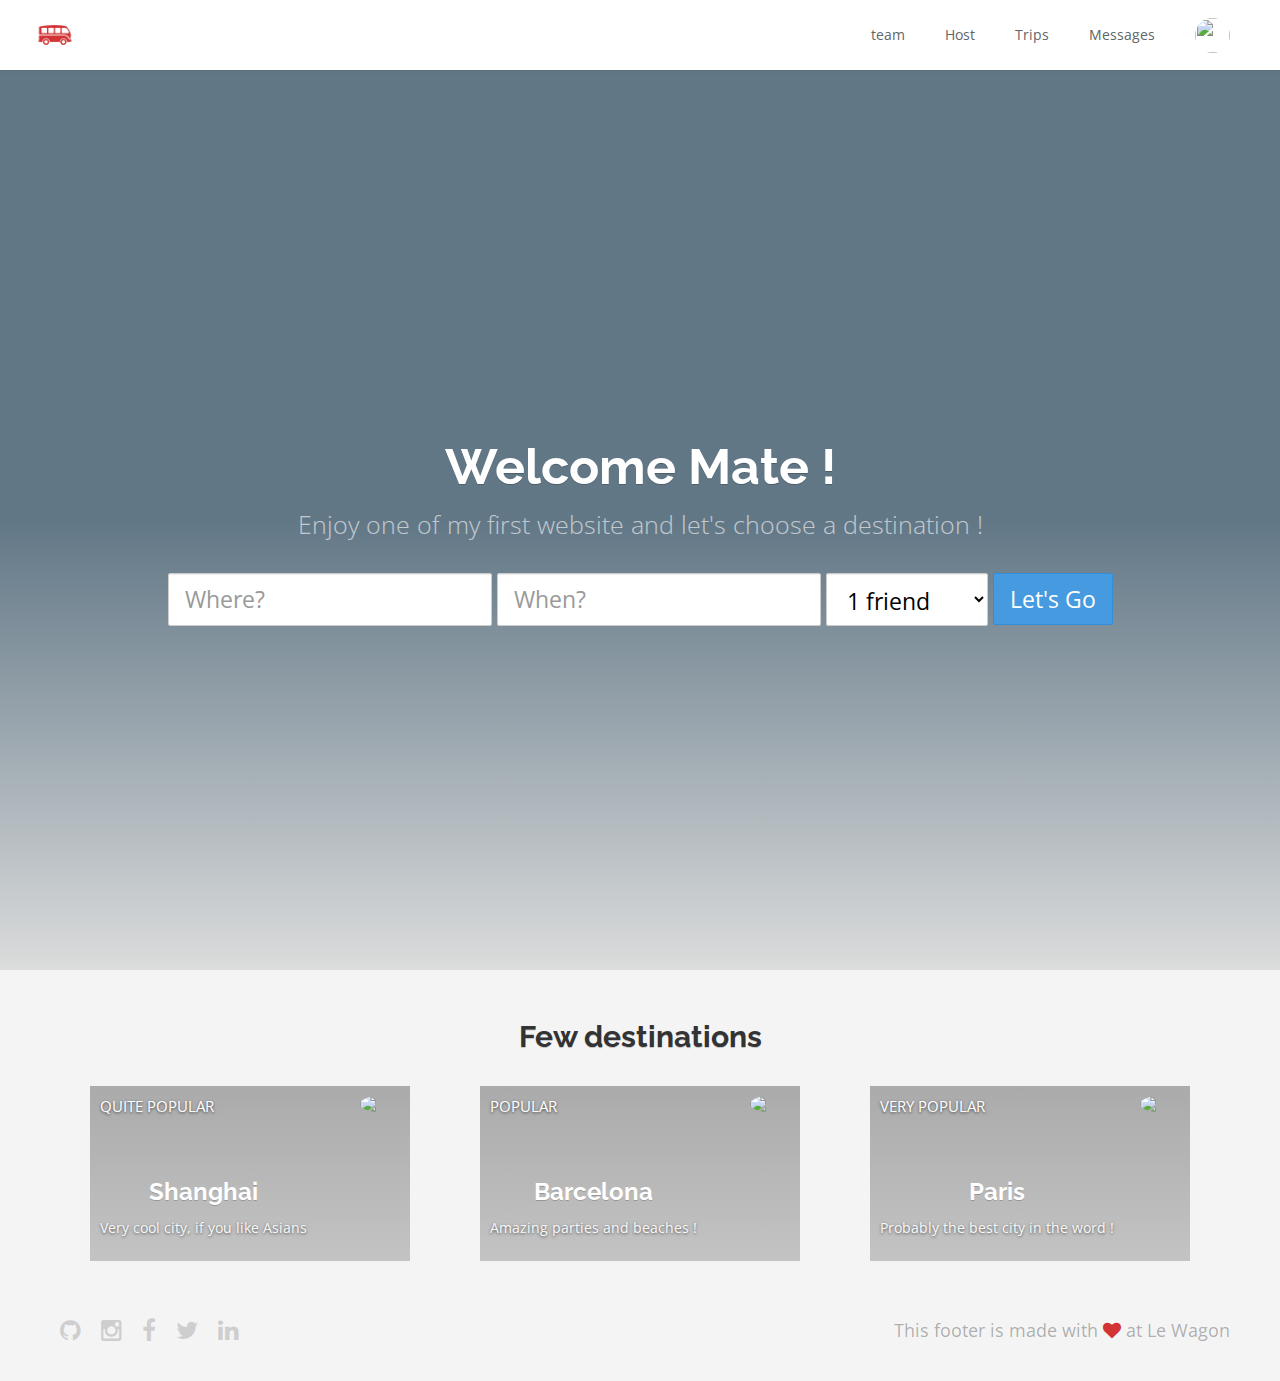
==== index.html @ 49d6764c "Automated commit at 2017-09-23 11:04:02 UTC by middleman-deploy 2.0.0-alpha" ====
<!doctype html>
<html>
  <head>
    <meta charset="utf-8">
    <meta http-equiv="x-ua-compatible" content="ie=edge">
    <meta name="viewport"
          content="width=device-width, initial-scale=1, shrink-to-fit=no">
    <!-- Use the title from a page's frontmatter if it has one -->
    <title>Le Wagon - Middleman</title>
    <link href="stylesheets/application-da4fe0e3.css" rel="stylesheet" />
    <script src="javascripts/application-93de88c9.js"></script>
    <link href="images/favicon-f15af148.png" rel="icon" type="image/png" />
  </head>
  <body>
    <div class="navbar-wagon">
  <!-- Logo -->
  <a href="/" class="navbar-wagon-brand">
    <img src="images/logo-acc9c0ec.png" alt="logo">
  </a>
  <!-- Right Navigation -->
  <div class="navbar-wagon-right hidden-xs hidden-sm">
    <a href="team.html" class="navbar-wagon-item navbar-wagon-link">team</a>
    <a href="" class="navbar-wagon-item navbar-wagon-link">Host</a>
    <a href="" class="navbar-wagon-item navbar-wagon-link">Trips</a>
    <a href="" class="navbar-wagon-item navbar-wagon-link">Messages</a>
    <!-- Profile picture with dropdown list -->
    <div class="navbar-wagon-item">
      <div class="dropdown">
        <img src="https://kitt.lewagon.com/placeholder/users/ssaunier" class="avatar dropdown-toggle" id="navbar-wagon-menu" data-toggle="dropdown">
        <ul class="dropdown-menu dropdown-menu-right navbar-wagon-dropdown-menu">
          <li><a href="#">Profile</a></li>
          <li><a href="#">Dashboard</a></li>
          <li><a href="#">Log Out</a></li>
        </ul>
      </div>
    </div>
  </div>
  <!-- Dropdown appearing on mobile only -->
  <div class="navbar-wagon-item hidden-md hidden-lg">
    <div class="dropdown">
      <i class="fa fa-bars dropdown-toggle" data-toggle="dropdown"></i>
      <ul class="dropdown-menu dropdown-menu-right navbar-wagon-dropdown-menu">
        <li><a href="#">Host</a></li>
        <li><a href="#">Trips</a></li>
        <li><a href="#">Messagese</a></li>
      </ul>
    </div>
  </div>
</div>


      <!-- <div id="home"> -->
  <div class="banner" style="background-image: linear-gradient(0deg, rgba(0,10,10,0.1) 0%, rgba(0,36,61,0.6) 50%), url('https://kitt.lewagon.com/placeholder/cities/paris');">
    <div class="banner-content">
      <h1>Welcome Mate !</h1>
      <p>Enjoy one of my first website and let's choose a destination !</p>
      <form action="#" class="form-inline">
        <input type="text" class="form-control input-lg" placeholder="Where?">
        <input type="When?" class="form-control input-lg" placeholder="When?">
        <select name id class="form-control input-lg">
          <option value="1">1 friend</option>
          <option value="2">2 friends</option>
          <option value="3">Girlfriend</option>
          <option value="4">All friends</option>
        </select>
        <input type="submit" value="Let's Go" class="btn btn-primary btn-lg">
      </form>
    </div>
  </div>
  <h2> Few destinations </h2>
  <div class="container">
    <div class="row">
      <div class="col-xs-12 col-sm-4">
        <div class="card" style="background-image: linear-gradient(rgba(0,0,0,0.3), rgba(0,0,0,0.2)), url('https://kitt.lewagon.com/placeholder/cities/shanghai');">
          <div class="card-category">Quite Popular</div>
          <div class="card-description">
            <h2>Shanghai</h2>
            <p>Very cool city, if you like Asians</p>
          </div>
          <img class="card-user" src="https://kitt.lewagon.com/placeholder/users/tgenaitay">
          <a class="card-link" href="#" ></a>
        </div>
      </div>
      <div class="col-xs-12 col-sm-4">
        <div class="card" style="background-image: linear-gradient(rgba(0,0,0,0.3), rgba(0,0,0,0.2)), url('https://kitt.lewagon.com/placeholder/cities/barcelona');">
          <div class="card-category">Popular</div>
          <div class="card-description">
            <h2>Barcelona</h2>
            <p>Amazing parties and beaches !</p>
          </div>
          <img class="card-user" src="https://kitt.lewagon.com/placeholder/users/tgenaitay">
          <a class="card-link" href="#" ></a>
        </div>
      </div>
      <div class="col-xs-12 col-sm-4">
        <div class="card" style="background-image: linear-gradient(rgba(0,0,0,0.3), rgba(0,0,0,0.2)), url('https://kitt.lewagon.com/placeholder/cities/paris');">
          <div class="card-category">Very Popular</div>
          <div class="card-description">
            <h2>Paris</h2>
            <p>Probably the best city in the word !</p>
          </div>
          <img class="card-user" src="https://kitt.lewagon.com/placeholder/users/tgenaitay">
          <a class="card-link" href="#" ></a>
        </div>
      </div>
    </div>
  </div>



  <!-- <div class="home-content">
    <img src="images/logo-acc9c0ec.png" width="200" alt="Logo" />
    <p>
      Middleman is now running! Let's Start !
    </p>
    <p class="about">
      <a href="about.html">More about this template</a>
    </p>
  </div> -->
<!-- </div> -->

    <div class="footer">
  <div class="footer-links">
    <a href="#"><i class="fa fa-github"></i></a>
    <a href="#"><i class="fa fa-instagram"></i></a>
    <a href="#"><i class="fa fa-facebook"></i></a>
    <a href="#"><i class="fa fa-twitter"></i></a>
    <a href="#"><i class="fa fa-linkedin"></i></a>
  </div>
  <div class="footer-copyright">
    This footer is made with <i class="fa fa-heart"></i> at Le Wagon
  </div>
</div>

  </body>
</html>
---- stylesheets/application-da4fe0e3.css ----
@import url("https://fonts.googleapis.com/css?family=Open+Sans:400,300,700|Raleway:400,100,300,700,500");/*!
 * Bootstrap v3.3.7 (http://getbootstrap.com)
 * Copyright 2011-2016 Twitter, Inc.
 * Licensed under MIT (https://github.com/twbs/bootstrap/blob/master/LICENSE)
 *//*! normalize.css v3.0.3 | MIT License | github.com/necolas/normalize.css */html{font-family:sans-serif;-ms-text-size-adjust:100%;-webkit-text-size-adjust:100%}body{margin:0}article,aside,details,figcaption,figure,footer,header,hgroup,main,menu,nav,section,summary{display:block}audio,canvas,progress,video{display:inline-block;vertical-align:baseline}audio:not([controls]){display:none;height:0}[hidden],template{display:none}a{background-color:transparent}a:active,a:hover{outline:0}abbr[title]{border-bottom:1px dotted}b,strong{font-weight:bold}dfn{font-style:italic}h1{font-size:2em;margin:0.67em 0}mark{background:#ff0;color:#000}small{font-size:80%}sub,sup{font-size:75%;line-height:0;position:relative;vertical-align:baseline}sup{top:-0.5em}sub{bottom:-0.25em}img{border:0}svg:not(:root){overflow:hidden}figure{margin:1em 40px}hr{-webkit-box-sizing:content-box;box-sizing:content-box;height:0}pre{overflow:auto}code,kbd,pre,samp{font-family:monospace, monospace;font-size:1em}button,input,optgroup,select,textarea{color:inherit;font:inherit;margin:0}button{overflow:visible}button,select{text-transform:none}button,html input[type="button"],input[type="reset"],input[type="submit"]{-webkit-appearance:button;cursor:pointer}button[disabled],html input[disabled]{cursor:default}button::-moz-focus-inner,input::-moz-focus-inner{border:0;padding:0}input{line-height:normal}input[type="checkbox"],input[type="radio"]{-webkit-box-sizing:border-box;box-sizing:border-box;padding:0}input[type="number"]::-webkit-inner-spin-button,input[type="number"]::-webkit-outer-spin-button{height:auto}input[type="search"]{-webkit-appearance:textfield;-webkit-box-sizing:content-box;box-sizing:content-box}input[type="search"]::-webkit-search-cancel-button,input[type="search"]::-webkit-search-decoration{-webkit-appearance:none}fieldset{border:1px solid #c0c0c0;margin:0 2px;padding:0.35em 0.625em 0.75em}legend{border:0;padding:0}textarea{overflow:auto}optgroup{font-weight:bold}table{border-collapse:collapse;border-spacing:0}td,th{padding:0}/*! Source: https://github.com/h5bp/html5-boilerplate/blob/master/src/css/main.css */@media print{*,*:before,*:after{background:transparent !important;color:#000 !important;-webkit-box-shadow:none !important;box-shadow:none !important;text-shadow:none !important}a,a:visited{text-decoration:underline}a[href]:after{content:" (" attr(href) ")"}abbr[title]:after{content:" (" attr(title) ")"}a[href^="#"]:after,a[href^="javascript:"]:after{content:""}pre,blockquote{border:1px solid #999;page-break-inside:avoid}thead{display:table-header-group}tr,img{page-break-inside:avoid}img{max-width:100% !important}p,h2,h3{orphans:3;widows:3}h2,h3{page-break-after:avoid}.navbar{display:none}.btn>.caret,.dropup>.btn>.caret{border-top-color:#000 !important}.label{border:1px solid #000}.table{border-collapse:collapse !important}.table td,.table th{background-color:#fff !important}.table-bordered th,.table-bordered td{border:1px solid #ddd !important}}@font-face{font-family:'Glyphicons Halflings';src:url("../assets/bootstrap/glyphicons-halflings-regular-86b6f62b.eot");src:url("../assets/bootstrap/glyphicons-halflings-regular-86b6f62b.eot?#iefix") format("embedded-opentype"),url("../assets/bootstrap/glyphicons-halflings-regular-ca35b697.woff2") format("woff2"),url("../assets/bootstrap/glyphicons-halflings-regular-278e49a8.woff") format("woff"),url("../assets/bootstrap/glyphicons-halflings-regular-44bc1850.ttf") format("truetype"),url("../assets/bootstrap/glyphicons-halflings-regular-de51a849.svg#glyphicons_halflingsregular") format("svg")}.glyphicon{position:relative;top:1px;display:inline-block;font-family:'Glyphicons Halflings';font-style:normal;font-weight:normal;line-height:1;-webkit-font-smoothing:antialiased;-moz-osx-font-smoothing:grayscale}.glyphicon-asterisk:before{content:"\002a"}.glyphicon-plus:before{content:"\002b"}.glyphicon-euro:before,.glyphicon-eur:before{content:"\20ac"}.glyphicon-minus:before{content:"\2212"}.glyphicon-cloud:before{content:"\2601"}.glyphicon-envelope:before{content:"\2709"}.glyphicon-pencil:before{content:"\270f"}.glyphicon-glass:before{content:"\e001"}.glyphicon-music:before{content:"\e002"}.glyphicon-search:before{content:"\e003"}.glyphicon-heart:before{content:"\e005"}.glyphicon-star:before{content:"\e006"}.glyphicon-star-empty:before{content:"\e007"}.glyphicon-user:before{content:"\e008"}.glyphicon-film:before{content:"\e009"}.glyphicon-th-large:before{content:"\e010"}.glyphicon-th:before{content:"\e011"}.glyphicon-th-list:before{content:"\e012"}.glyphicon-ok:before{content:"\e013"}.glyphicon-remove:before{content:"\e014"}.glyphicon-zoom-in:before{content:"\e015"}.glyphicon-zoom-out:before{content:"\e016"}.glyphicon-off:before{content:"\e017"}.glyphicon-signal:before{content:"\e018"}.glyphicon-cog:before{content:"\e019"}.glyphicon-trash:before{content:"\e020"}.glyphicon-home:before{content:"\e021"}.glyphicon-file:before{content:"\e022"}.glyphicon-time:before{content:"\e023"}.glyphicon-road:before{content:"\e024"}.glyphicon-download-alt:before{content:"\e025"}.glyphicon-download:before{content:"\e026"}.glyphicon-upload:before{content:"\e027"}.glyphicon-inbox:before{content:"\e028"}.glyphicon-play-circle:before{content:"\e029"}.glyphicon-repeat:before{content:"\e030"}.glyphicon-refresh:before{content:"\e031"}.glyphicon-list-alt:before{content:"\e032"}.glyphicon-lock:before{content:"\e033"}.glyphicon-flag:before{content:"\e034"}.glyphicon-headphones:before{content:"\e035"}.glyphicon-volume-off:before{content:"\e036"}.glyphicon-volume-down:before{content:"\e037"}.glyphicon-volume-up:before{content:"\e038"}.glyphicon-qrcode:before{content:"\e039"}.glyphicon-barcode:before{content:"\e040"}.glyphicon-tag:before{content:"\e041"}.glyphicon-tags:before{content:"\e042"}.glyphicon-book:before{content:"\e043"}.glyphicon-bookmark:before{content:"\e044"}.glyphicon-print:before{content:"\e045"}.glyphicon-camera:before{content:"\e046"}.glyphicon-font:before{content:"\e047"}.glyphicon-bold:before{content:"\e048"}.glyphicon-italic:before{content:"\e049"}.glyphicon-text-height:before{content:"\e050"}.glyphicon-text-width:before{content:"\e051"}.glyphicon-align-left:before{content:"\e052"}.glyphicon-align-center:before{content:"\e053"}.glyphicon-align-right:before{content:"\e054"}.glyphicon-align-justify:before{content:"\e055"}.glyphicon-list:before{content:"\e056"}.glyphicon-indent-left:before{content:"\e057"}.glyphicon-indent-right:before{content:"\e058"}.glyphicon-facetime-video:before{content:"\e059"}.glyphicon-picture:before{content:"\e060"}.glyphicon-map-marker:before{content:"\e062"}.glyphicon-adjust:before{content:"\e063"}.glyphicon-tint:before{content:"\e064"}.glyphicon-edit:before{content:"\e065"}.glyphicon-share:before{content:"\e066"}.glyphicon-check:before{content:"\e067"}.glyphicon-move:before{content:"\e068"}.glyphicon-step-backward:before{content:"\e069"}.glyphicon-fast-backward:before{content:"\e070"}.glyphicon-backward:before{content:"\e071"}.glyphicon-play:before{content:"\e072"}.glyphicon-pause:before{content:"\e073"}.glyphicon-stop:before{content:"\e074"}.glyphicon-forward:before{content:"\e075"}.glyphicon-fast-forward:before{content:"\e076"}.glyphicon-step-forward:before{content:"\e077"}.glyphicon-eject:before{content:"\e078"}.glyphicon-chevron-left:before{content:"\e079"}.glyphicon-chevron-right:before{content:"\e080"}.glyphicon-plus-sign:before{content:"\e081"}.glyphicon-minus-sign:before{content:"\e082"}.glyphicon-remove-sign:before{content:"\e083"}.glyphicon-ok-sign:before{content:"\e084"}.glyphicon-question-sign:before{content:"\e085"}.glyphicon-info-sign:before{content:"\e086"}.glyphicon-screenshot:before{content:"\e087"}.glyphicon-remove-circle:before{content:"\e088"}.glyphicon-ok-circle:before{content:"\e089"}.glyphicon-ban-circle:before{content:"\e090"}.glyphicon-arrow-left:before{content:"\e091"}.glyphicon-arrow-right:before{content:"\e092"}.glyphicon-arrow-up:before{content:"\e093"}.glyphicon-arrow-down:before{content:"\e094"}.glyphicon-share-alt:before{content:"\e095"}.glyphicon-resize-full:before{content:"\e096"}.glyphicon-resize-small:before{content:"\e097"}.glyphicon-exclamation-sign:before{content:"\e101"}.glyphicon-gift:before{content:"\e102"}.glyphicon-leaf:before{content:"\e103"}.glyphicon-fire:before{content:"\e104"}.glyphicon-eye-open:before{content:"\e105"}.glyphicon-eye-close:before{content:"\e106"}.glyphicon-warning-sign:before{content:"\e107"}.glyphicon-plane:before{content:"\e108"}.glyphicon-calendar:before{content:"\e109"}.glyphicon-random:before{content:"\e110"}.glyphicon-comment:before{content:"\e111"}.glyphicon-magnet:before{content:"\e112"}.glyphicon-chevron-up:before{content:"\e113"}.glyphicon-chevron-down:before{content:"\e114"}.glyphicon-retweet:before{content:"\e115"}.glyphicon-shopping-cart:before{content:"\e116"}.glyphicon-folder-close:before{content:"\e117"}.glyphicon-folder-open:before{content:"\e118"}.glyphicon-resize-vertical:before{content:"\e119"}.glyphicon-resize-horizontal:before{content:"\e120"}.glyphicon-hdd:before{content:"\e121"}.glyphicon-bullhorn:before{content:"\e122"}.glyphicon-bell:before{content:"\e123"}.glyphicon-certificate:before{content:"\e124"}.glyphicon-thumbs-up:before{content:"\e125"}.glyphicon-thumbs-down:before{content:"\e126"}.glyphicon-hand-right:before{content:"\e127"}.glyphicon-hand-left:before{content:"\e128"}.glyphicon-hand-up:before{content:"\e129"}.glyphicon-hand-down:before{content:"\e130"}.glyphicon-circle-arrow-right:before{content:"\e131"}.glyphicon-circle-arrow-left:before{content:"\e132"}.glyphicon-circle-arrow-up:before{content:"\e133"}.glyphicon-circle-arrow-down:before{content:"\e134"}.glyphicon-globe:before{content:"\e135"}.glyphicon-wrench:before{content:"\e136"}.glyphicon-tasks:before{content:"\e137"}.glyphicon-filter:before{content:"\e138"}.glyphicon-briefcase:before{content:"\e139"}.glyphicon-fullscreen:before{content:"\e140"}.glyphicon-dashboard:before{content:"\e141"}.glyphicon-paperclip:before{content:"\e142"}.glyphicon-heart-empty:before{content:"\e143"}.glyphicon-link:before{content:"\e144"}.glyphicon-phone:before{content:"\e145"}.glyphicon-pushpin:before{content:"\e146"}.glyphicon-usd:before{content:"\e148"}.glyphicon-gbp:before{content:"\e149"}.glyphicon-sort:before{content:"\e150"}.glyphicon-sort-by-alphabet:before{content:"\e151"}.glyphicon-sort-by-alphabet-alt:before{content:"\e152"}.glyphicon-sort-by-order:before{content:"\e153"}.glyphicon-sort-by-order-alt:before{content:"\e154"}.glyphicon-sort-by-attributes:before{content:"\e155"}.glyphicon-sort-by-attributes-alt:before{content:"\e156"}.glyphicon-unchecked:before{content:"\e157"}.glyphicon-expand:before{content:"\e158"}.glyphicon-collapse-down:before{content:"\e159"}.glyphicon-collapse-up:before{content:"\e160"}.glyphicon-log-in:before{content:"\e161"}.glyphicon-flash:before{content:"\e162"}.glyphicon-log-out:before{content:"\e163"}.glyphicon-new-window:before{content:"\e164"}.glyphicon-record:before{content:"\e165"}.glyphicon-save:before{content:"\e166"}.glyphicon-open:before{content:"\e167"}.glyphicon-saved:before{content:"\e168"}.glyphicon-import:before{content:"\e169"}.glyphicon-export:before{content:"\e170"}.glyphicon-send:before{content:"\e171"}.glyphicon-floppy-disk:before{content:"\e172"}.glyphicon-floppy-saved:before{content:"\e173"}.glyphicon-floppy-remove:before{content:"\e174"}.glyphicon-floppy-save:before{content:"\e175"}.glyphicon-floppy-open:before{content:"\e176"}.glyphicon-credit-card:before{content:"\e177"}.glyphicon-transfer:before{content:"\e178"}.glyphicon-cutlery:before{content:"\e179"}.glyphicon-header:before{content:"\e180"}.glyphicon-compressed:before{content:"\e181"}.glyphicon-earphone:before{content:"\e182"}.glyphicon-phone-alt:before{content:"\e183"}.glyphicon-tower:before{content:"\e184"}.glyphicon-stats:before{content:"\e185"}.glyphicon-sd-video:before{content:"\e186"}.glyphicon-hd-video:before{content:"\e187"}.glyphicon-subtitles:before{content:"\e188"}.glyphicon-sound-stereo:before{content:"\e189"}.glyphicon-sound-dolby:before{content:"\e190"}.glyphicon-sound-5-1:before{content:"\e191"}.glyphicon-sound-6-1:before{content:"\e192"}.glyphicon-sound-7-1:before{content:"\e193"}.glyphicon-copyright-mark:before{content:"\e194"}.glyphicon-registration-mark:before{content:"\e195"}.glyphicon-cloud-download:before{content:"\e197"}.glyphicon-cloud-upload:before{content:"\e198"}.glyphicon-tree-conifer:before{content:"\e199"}.glyphicon-tree-deciduous:before{content:"\e200"}.glyphicon-cd:before{content:"\e201"}.glyphicon-save-file:before{content:"\e202"}.glyphicon-open-file:before{content:"\e203"}.glyphicon-level-up:before{content:"\e204"}.glyphicon-copy:before{content:"\e205"}.glyphicon-paste:before{content:"\e206"}.glyphicon-alert:before{content:"\e209"}.glyphicon-equalizer:before{content:"\e210"}.glyphicon-king:before{content:"\e211"}.glyphicon-queen:before{content:"\e212"}.glyphicon-pawn:before{content:"\e213"}.glyphicon-bishop:before{content:"\e214"}.glyphicon-knight:before{content:"\e215"}.glyphicon-baby-formula:before{content:"\e216"}.glyphicon-tent:before{content:"\26fa"}.glyphicon-blackboard:before{content:"\e218"}.glyphicon-bed:before{content:"\e219"}.glyphicon-apple:before{content:"\f8ff"}.glyphicon-erase:before{content:"\e221"}.glyphicon-hourglass:before{content:"\231b"}.glyphicon-lamp:before{content:"\e223"}.glyphicon-duplicate:before{content:"\e224"}.glyphicon-piggy-bank:before{content:"\e225"}.glyphicon-scissors:before{content:"\e226"}.glyphicon-bitcoin:before{content:"\e227"}.glyphicon-btc:before{content:"\e227"}.glyphicon-xbt:before{content:"\e227"}.glyphicon-yen:before{content:"\00a5"}.glyphicon-jpy:before{content:"\00a5"}.glyphicon-ruble:before{content:"\20bd"}.glyphicon-rub:before{content:"\20bd"}.glyphicon-scale:before{content:"\e230"}.glyphicon-ice-lolly:before{content:"\e231"}.glyphicon-ice-lolly-tasted:before{content:"\e232"}.glyphicon-education:before{content:"\e233"}.glyphicon-option-horizontal:before{content:"\e234"}.glyphicon-option-vertical:before{content:"\e235"}.glyphicon-menu-hamburger:before{content:"\e236"}.glyphicon-modal-window:before{content:"\e237"}.glyphicon-oil:before{content:"\e238"}.glyphicon-grain:before{content:"\e239"}.glyphicon-sunglasses:before{content:"\e240"}.glyphicon-text-size:before{content:"\e241"}.glyphicon-text-color:before{content:"\e242"}.glyphicon-text-background:before{content:"\e243"}.glyphicon-object-align-top:before{content:"\e244"}.glyphicon-object-align-bottom:before{content:"\e245"}.glyphicon-object-align-horizontal:before{content:"\e246"}.glyphicon-object-align-left:before{content:"\e247"}.glyphicon-object-align-vertical:before{content:"\e248"}.glyphicon-object-align-right:before{content:"\e249"}.glyphicon-triangle-right:before{content:"\e250"}.glyphicon-triangle-left:before{content:"\e251"}.glyphicon-triangle-bottom:before{content:"\e252"}.glyphicon-triangle-top:before{content:"\e253"}.glyphicon-console:before{content:"\e254"}.glyphicon-superscript:before{content:"\e255"}.glyphicon-subscript:before{content:"\e256"}.glyphicon-menu-left:before{content:"\e257"}.glyphicon-menu-right:before{content:"\e258"}.glyphicon-menu-down:before{content:"\e259"}.glyphicon-menu-up:before{content:"\e260"}*{-webkit-box-sizing:border-box;box-sizing:border-box}*:before,*:after{-webkit-box-sizing:border-box;box-sizing:border-box}html{font-size:10px;-webkit-tap-highlight-color:transparent}body{font-family:"Open Sans", "Helvetica", "sans-serif";font-size:18px;line-height:1.42857143;color:#333333;background-color:#F4F4F4}input,button,select,textarea{font-family:inherit;font-size:inherit;line-height:inherit}a{color:#469AE0;text-decoration:none}a:hover,a:focus{color:#1f74ba;text-decoration:underline}a:focus{outline:5px auto -webkit-focus-ring-color;outline-offset:-2px}figure{margin:0}img{vertical-align:middle}.img-responsive{display:block;max-width:100%;height:auto}.img-rounded{border-radius:2px}.img-thumbnail{padding:4px;line-height:1.42857143;background-color:#F4F4F4;border:1px solid #ddd;border-radius:2px;-webkit-transition:all 0.2s ease-in-out;transition:all 0.2s ease-in-out;display:inline-block;max-width:100%;height:auto}.img-circle{border-radius:50%}hr{margin-top:25px;margin-bottom:25px;border:0;border-top:1px solid #eeeeee}.sr-only{position:absolute;width:1px;height:1px;margin:-1px;padding:0;overflow:hidden;clip:rect(0, 0, 0, 0);border:0}.sr-only-focusable:active,.sr-only-focusable:focus{position:static;width:auto;height:auto;margin:0;overflow:visible;clip:auto}[role="button"]{cursor:pointer}h1,h2,h3,h4,h5,h6,.h1,.h2,.h3,.h4,.h5,.h6{font-family:"Raleway", "Helvetica", "sans-serif";font-weight:500;line-height:1.1;color:inherit}h1 small,h1 .small,h2 small,h2 .small,h3 small,h3 .small,h4 small,h4 .small,h5 small,h5 .small,h6 small,h6 .small,.h1 small,.h1 .small,.h2 small,.h2 .small,.h3 small,.h3 .small,.h4 small,.h4 .small,.h5 small,.h5 .small,.h6 small,.h6 .small{font-weight:normal;line-height:1;color:#777777}h1,.h1,h2,.h2,h3,.h3{margin-top:25px;margin-bottom:12.5px}h1 small,h1 .small,.h1 small,.h1 .small,h2 small,h2 .small,.h2 small,.h2 .small,h3 small,h3 .small,.h3 small,.h3 .small{font-size:65%}h4,.h4,h5,.h5,h6,.h6{margin-top:12.5px;margin-bottom:12.5px}h4 small,h4 .small,.h4 small,.h4 .small,h5 small,h5 .small,.h5 small,.h5 .small,h6 small,h6 .small,.h6 small,.h6 .small{font-size:75%}h1,.h1{font-size:46px}h2,.h2{font-size:38px}h3,.h3{font-size:31px}h4,.h4{font-size:23px}h5,.h5{font-size:18px}h6,.h6{font-size:16px}p{margin:0 0 12.5px}.lead{margin-bottom:25px;font-size:20px;font-weight:300;line-height:1.4}@media (min-width: 768px){.lead{font-size:27px}}small,.small{font-size:88%}mark,.mark{background-color:#fcf8e3;padding:.2em}.text-left{text-align:left}.text-right{text-align:right}.text-center{text-align:center}.text-justify{text-align:justify}.text-nowrap{white-space:nowrap}.text-lowercase{text-transform:lowercase}.text-uppercase,.initialism{text-transform:uppercase}.text-capitalize{text-transform:capitalize}.text-muted{color:#777777}.text-primary{color:#469AE0}a.text-primary:hover,a.text-primary:focus{color:#2381d0}.text-success{color:#3c763d}a.text-success:hover,a.text-success:focus{color:#2b542c}.text-info{color:#31708f}a.text-info:hover,a.text-info:focus{color:#245269}.text-warning{color:#8a6d3b}a.text-warning:hover,a.text-warning:focus{color:#66512c}.text-danger{color:#a94442}a.text-danger:hover,a.text-danger:focus{color:#843534}.bg-primary{color:#fff}.bg-primary{background-color:#469AE0}a.bg-primary:hover,a.bg-primary:focus{background-color:#2381d0}.bg-success{background-color:#dff0d8}a.bg-success:hover,a.bg-success:focus{background-color:#c1e2b3}.bg-info{background-color:#d9edf7}a.bg-info:hover,a.bg-info:focus{background-color:#afd9ee}.bg-warning{background-color:#fcf8e3}a.bg-warning:hover,a.bg-warning:focus{background-color:#f7ecb5}.bg-danger{background-color:#f2dede}a.bg-danger:hover,a.bg-danger:focus{background-color:#e4b9b9}.page-header{padding-bottom:11.5px;margin:50px 0 25px;border-bottom:1px solid #eeeeee}ul,ol{margin-top:0;margin-bottom:12.5px}ul ul,ul ol,ol ul,ol ol{margin-bottom:0}.list-unstyled{padding-left:0;list-style:none}.list-inline{padding-left:0;list-style:none;margin-left:-5px}.list-inline>li{display:inline-block;padding-left:5px;padding-right:5px}dl{margin-top:0;margin-bottom:25px}dt,dd{line-height:1.42857143}dt{font-weight:bold}dd{margin-left:0}.dl-horizontal dd:before,.dl-horizontal dd:after{content:" ";display:table}.dl-horizontal dd:after{clear:both}@media (min-width: 768px){.dl-horizontal dt{float:left;width:160px;clear:left;text-align:right;overflow:hidden;text-overflow:ellipsis;white-space:nowrap}.dl-horizontal dd{margin-left:180px}}abbr[title],abbr[data-original-title]{cursor:help;border-bottom:1px dotted #777777}.initialism{font-size:90%}blockquote{padding:12.5px 25px;margin:0 0 25px;font-size:22.5px;border-left:5px solid #eeeeee}blockquote p:last-child,blockquote ul:last-child,blockquote ol:last-child{margin-bottom:0}blockquote footer,blockquote small,blockquote .small{display:block;font-size:80%;line-height:1.42857143;color:#777777}blockquote footer:before,blockquote small:before,blockquote .small:before{content:'\2014 \00A0'}.blockquote-reverse,blockquote.pull-right{padding-right:15px;padding-left:0;border-right:5px solid #eeeeee;border-left:0;text-align:right}.blockquote-reverse footer:before,.blockquote-reverse small:before,.blockquote-reverse .small:before,blockquote.pull-right footer:before,blockquote.pull-right small:before,blockquote.pull-right .small:before{content:''}.blockquote-reverse footer:after,.blockquote-reverse small:after,.blockquote-reverse .small:after,blockquote.pull-right footer:after,blockquote.pull-right small:after,blockquote.pull-right .small:after{content:'\00A0 \2014'}address{margin-bottom:25px;font-style:normal;line-height:1.42857143}code,kbd,pre,samp{font-family:Menlo, Monaco, Consolas, "Courier New", monospace}code{padding:2px 4px;font-size:90%;color:#c7254e;background-color:#f9f2f4;border-radius:2px}kbd{padding:2px 4px;font-size:90%;color:#fff;background-color:#333;border-radius:2px;-webkit-box-shadow:inset 0 -1px 0 rgba(0,0,0,0.25);box-shadow:inset 0 -1px 0 rgba(0,0,0,0.25)}kbd kbd{padding:0;font-size:100%;font-weight:bold;-webkit-box-shadow:none;box-shadow:none}pre{display:block;padding:12px;margin:0 0 12.5px;font-size:17px;line-height:1.42857143;word-break:break-all;word-wrap:break-word;color:#333333;background-color:#f5f5f5;border:1px solid #ccc;border-radius:2px}pre code{padding:0;font-size:inherit;color:inherit;white-space:pre-wrap;background-color:transparent;border-radius:0}.pre-scrollable{max-height:340px;overflow-y:scroll}.container{margin-right:auto;margin-left:auto;padding-left:15px;padding-right:15px}.container:before,.container:after{content:" ";display:table}.container:after{clear:both}@media (min-width: 768px){.container{width:750px}}@media (min-width: 992px){.container{width:970px}}@media (min-width: 1200px){.container{width:1170px}}.container-fluid{margin-right:auto;margin-left:auto;padding-left:15px;padding-right:15px}.container-fluid:before,.container-fluid:after{content:" ";display:table}.container-fluid:after{clear:both}.row{margin-left:-15px;margin-right:-15px}.row:before,.row:after{content:" ";display:table}.row:after{clear:both}.col-xs-1,.col-sm-1,.col-md-1,.col-lg-1,.col-xs-2,.col-sm-2,.col-md-2,.col-lg-2,.col-xs-3,.col-sm-3,.col-md-3,.col-lg-3,.col-xs-4,.col-sm-4,.col-md-4,.col-lg-4,.col-xs-5,.col-sm-5,.col-md-5,.col-lg-5,.col-xs-6,.col-sm-6,.col-md-6,.col-lg-6,.col-xs-7,.col-sm-7,.col-md-7,.col-lg-7,.col-xs-8,.col-sm-8,.col-md-8,.col-lg-8,.col-xs-9,.col-sm-9,.col-md-9,.col-lg-9,.col-xs-10,.col-sm-10,.col-md-10,.col-lg-10,.col-xs-11,.col-sm-11,.col-md-11,.col-lg-11,.col-xs-12,.col-sm-12,.col-md-12,.col-lg-12{position:relative;min-height:1px;padding-left:15px;padding-right:15px}.col-xs-1,.col-xs-2,.col-xs-3,.col-xs-4,.col-xs-5,.col-xs-6,.col-xs-7,.col-xs-8,.col-xs-9,.col-xs-10,.col-xs-11,.col-xs-12{float:left}.col-xs-1{width:8.33333333%}.col-xs-2{width:16.66666667%}.col-xs-3{width:25%}.col-xs-4{width:33.33333333%}.col-xs-5{width:41.66666667%}.col-xs-6{width:50%}.col-xs-7{width:58.33333333%}.col-xs-8{width:66.66666667%}.col-xs-9{width:75%}.col-xs-10{width:83.33333333%}.col-xs-11{width:91.66666667%}.col-xs-12{width:100%}.col-xs-pull-0{right:auto}.col-xs-pull-1{right:8.33333333%}.col-xs-pull-2{right:16.66666667%}.col-xs-pull-3{right:25%}.col-xs-pull-4{right:33.33333333%}.col-xs-pull-5{right:41.66666667%}.col-xs-pull-6{right:50%}.col-xs-pull-7{right:58.33333333%}.col-xs-pull-8{right:66.66666667%}.col-xs-pull-9{right:75%}.col-xs-pull-10{right:83.33333333%}.col-xs-pull-11{right:91.66666667%}.col-xs-pull-12{right:100%}.col-xs-push-0{left:auto}.col-xs-push-1{left:8.33333333%}.col-xs-push-2{left:16.66666667%}.col-xs-push-3{left:25%}.col-xs-push-4{left:33.33333333%}.col-xs-push-5{left:41.66666667%}.col-xs-push-6{left:50%}.col-xs-push-7{left:58.33333333%}.col-xs-push-8{left:66.66666667%}.col-xs-push-9{left:75%}.col-xs-push-10{left:83.33333333%}.col-xs-push-11{left:91.66666667%}.col-xs-push-12{left:100%}.col-xs-offset-0{margin-left:0%}.col-xs-offset-1{margin-left:8.33333333%}.col-xs-offset-2{margin-left:16.66666667%}.col-xs-offset-3{margin-left:25%}.col-xs-offset-4{margin-left:33.33333333%}.col-xs-offset-5{margin-left:41.66666667%}.col-xs-offset-6{margin-left:50%}.col-xs-offset-7{margin-left:58.33333333%}.col-xs-offset-8{margin-left:66.66666667%}.col-xs-offset-9{margin-left:75%}.col-xs-offset-10{margin-left:83.33333333%}.col-xs-offset-11{margin-left:91.66666667%}.col-xs-offset-12{margin-left:100%}@media (min-width: 768px){.col-sm-1,.col-sm-2,.col-sm-3,.col-sm-4,.col-sm-5,.col-sm-6,.col-sm-7,.col-sm-8,.col-sm-9,.col-sm-10,.col-sm-11,.col-sm-12{float:left}.col-sm-1{width:8.33333333%}.col-sm-2{width:16.66666667%}.col-sm-3{width:25%}.col-sm-4{width:33.33333333%}.col-sm-5{width:41.66666667%}.col-sm-6{width:50%}.col-sm-7{width:58.33333333%}.col-sm-8{width:66.66666667%}.col-sm-9{width:75%}.col-sm-10{width:83.33333333%}.col-sm-11{width:91.66666667%}.col-sm-12{width:100%}.col-sm-pull-0{right:auto}.col-sm-pull-1{right:8.33333333%}.col-sm-pull-2{right:16.66666667%}.col-sm-pull-3{right:25%}.col-sm-pull-4{right:33.33333333%}.col-sm-pull-5{right:41.66666667%}.col-sm-pull-6{right:50%}.col-sm-pull-7{right:58.33333333%}.col-sm-pull-8{right:66.66666667%}.col-sm-pull-9{right:75%}.col-sm-pull-10{right:83.33333333%}.col-sm-pull-11{right:91.66666667%}.col-sm-pull-12{right:100%}.col-sm-push-0{left:auto}.col-sm-push-1{left:8.33333333%}.col-sm-push-2{left:16.66666667%}.col-sm-push-3{left:25%}.col-sm-push-4{left:33.33333333%}.col-sm-push-5{left:41.66666667%}.col-sm-push-6{left:50%}.col-sm-push-7{left:58.33333333%}.col-sm-push-8{left:66.66666667%}.col-sm-push-9{left:75%}.col-sm-push-10{left:83.33333333%}.col-sm-push-11{left:91.66666667%}.col-sm-push-12{left:100%}.col-sm-offset-0{margin-left:0%}.col-sm-offset-1{margin-left:8.33333333%}.col-sm-offset-2{margin-left:16.66666667%}.col-sm-offset-3{margin-left:25%}.col-sm-offset-4{margin-left:33.33333333%}.col-sm-offset-5{margin-left:41.66666667%}.col-sm-offset-6{margin-left:50%}.col-sm-offset-7{margin-left:58.33333333%}.col-sm-offset-8{margin-left:66.66666667%}.col-sm-offset-9{margin-left:75%}.col-sm-offset-10{margin-left:83.33333333%}.col-sm-offset-11{margin-left:91.66666667%}.col-sm-offset-12{margin-left:100%}}@media (min-width: 992px){.col-md-1,.col-md-2,.col-md-3,.col-md-4,.col-md-5,.col-md-6,.col-md-7,.col-md-8,.col-md-9,.col-md-10,.col-md-11,.col-md-12{float:left}.col-md-1{width:8.33333333%}.col-md-2{width:16.66666667%}.col-md-3{width:25%}.col-md-4{width:33.33333333%}.col-md-5{width:41.66666667%}.col-md-6{width:50%}.col-md-7{width:58.33333333%}.col-md-8{width:66.66666667%}.col-md-9{width:75%}.col-md-10{width:83.33333333%}.col-md-11{width:91.66666667%}.col-md-12{width:100%}.col-md-pull-0{right:auto}.col-md-pull-1{right:8.33333333%}.col-md-pull-2{right:16.66666667%}.col-md-pull-3{right:25%}.col-md-pull-4{right:33.33333333%}.col-md-pull-5{right:41.66666667%}.col-md-pull-6{right:50%}.col-md-pull-7{right:58.33333333%}.col-md-pull-8{right:66.66666667%}.col-md-pull-9{right:75%}.col-md-pull-10{right:83.33333333%}.col-md-pull-11{right:91.66666667%}.col-md-pull-12{right:100%}.col-md-push-0{left:auto}.col-md-push-1{left:8.33333333%}.col-md-push-2{left:16.66666667%}.col-md-push-3{left:25%}.col-md-push-4{left:33.33333333%}.col-md-push-5{left:41.66666667%}.col-md-push-6{left:50%}.col-md-push-7{left:58.33333333%}.col-md-push-8{left:66.66666667%}.col-md-push-9{left:75%}.col-md-push-10{left:83.33333333%}.col-md-push-11{left:91.66666667%}.col-md-push-12{left:100%}.col-md-offset-0{margin-left:0%}.col-md-offset-1{margin-left:8.33333333%}.col-md-offset-2{margin-left:16.66666667%}.col-md-offset-3{margin-left:25%}.col-md-offset-4{margin-left:33.33333333%}.col-md-offset-5{margin-left:41.66666667%}.col-md-offset-6{margin-left:50%}.col-md-offset-7{margin-left:58.33333333%}.col-md-offset-8{margin-left:66.66666667%}.col-md-offset-9{margin-left:75%}.col-md-offset-10{margin-left:83.33333333%}.col-md-offset-11{margin-left:91.66666667%}.col-md-offset-12{margin-left:100%}}@media (min-width: 1200px){.col-lg-1,.col-lg-2,.col-lg-3,.col-lg-4,.col-lg-5,.col-lg-6,.col-lg-7,.col-lg-8,.col-lg-9,.col-lg-10,.col-lg-11,.col-lg-12{float:left}.col-lg-1{width:8.33333333%}.col-lg-2{width:16.66666667%}.col-lg-3{width:25%}.col-lg-4{width:33.33333333%}.col-lg-5{width:41.66666667%}.col-lg-6{width:50%}.col-lg-7{width:58.33333333%}.col-lg-8{width:66.66666667%}.col-lg-9{width:75%}.col-lg-10{width:83.33333333%}.col-lg-11{width:91.66666667%}.col-lg-12{width:100%}.col-lg-pull-0{right:auto}.col-lg-pull-1{right:8.33333333%}.col-lg-pull-2{right:16.66666667%}.col-lg-pull-3{right:25%}.col-lg-pull-4{right:33.33333333%}.col-lg-pull-5{right:41.66666667%}.col-lg-pull-6{right:50%}.col-lg-pull-7{right:58.33333333%}.col-lg-pull-8{right:66.66666667%}.col-lg-pull-9{right:75%}.col-lg-pull-10{right:83.33333333%}.col-lg-pull-11{right:91.66666667%}.col-lg-pull-12{right:100%}.col-lg-push-0{left:auto}.col-lg-push-1{left:8.33333333%}.col-lg-push-2{left:16.66666667%}.col-lg-push-3{left:25%}.col-lg-push-4{left:33.33333333%}.col-lg-push-5{left:41.66666667%}.col-lg-push-6{left:50%}.col-lg-push-7{left:58.33333333%}.col-lg-push-8{left:66.66666667%}.col-lg-push-9{left:75%}.col-lg-push-10{left:83.33333333%}.col-lg-push-11{left:91.66666667%}.col-lg-push-12{left:100%}.col-lg-offset-0{margin-left:0%}.col-lg-offset-1{margin-left:8.33333333%}.col-lg-offset-2{margin-left:16.66666667%}.col-lg-offset-3{margin-left:25%}.col-lg-offset-4{margin-left:33.33333333%}.col-lg-offset-5{margin-left:41.66666667%}.col-lg-offset-6{margin-left:50%}.col-lg-offset-7{margin-left:58.33333333%}.col-lg-offset-8{margin-left:66.66666667%}.col-lg-offset-9{margin-left:75%}.col-lg-offset-10{margin-left:83.33333333%}.col-lg-offset-11{margin-left:91.66666667%}.col-lg-offset-12{margin-left:100%}}table{background-color:transparent}caption{padding-top:8px;padding-bottom:8px;color:#777777;text-align:left}th{text-align:left}.table{width:100%;max-width:100%;margin-bottom:25px}.table>thead>tr>th,.table>thead>tr>td,.table>tbody>tr>th,.table>tbody>tr>td,.table>tfoot>tr>th,.table>tfoot>tr>td{padding:8px;line-height:1.42857143;vertical-align:top;border-top:1px solid #ddd}.table>thead>tr>th{vertical-align:bottom;border-bottom:2px solid #ddd}.table>caption+thead>tr:first-child>th,.table>caption+thead>tr:first-child>td,.table>colgroup+thead>tr:first-child>th,.table>colgroup+thead>tr:first-child>td,.table>thead:first-child>tr:first-child>th,.table>thead:first-child>tr:first-child>td{border-top:0}.table>tbody+tbody{border-top:2px solid #ddd}.table .table{background-color:#F4F4F4}.table-condensed>thead>tr>th,.table-condensed>thead>tr>td,.table-condensed>tbody>tr>th,.table-condensed>tbody>tr>td,.table-condensed>tfoot>tr>th,.table-condensed>tfoot>tr>td{padding:5px}.table-bordered{border:1px solid #ddd}.table-bordered>thead>tr>th,.table-bordered>thead>tr>td,.table-bordered>tbody>tr>th,.table-bordered>tbody>tr>td,.table-bordered>tfoot>tr>th,.table-bordered>tfoot>tr>td{border:1px solid #ddd}.table-bordered>thead>tr>th,.table-bordered>thead>tr>td{border-bottom-width:2px}.table-striped>tbody>tr:nth-of-type(odd){background-color:#f9f9f9}.table-hover>tbody>tr:hover{background-color:#f5f5f5}table col[class*="col-"]{position:static;float:none;display:table-column}table td[class*="col-"],table th[class*="col-"]{position:static;float:none;display:table-cell}.table>thead>tr>td.active,.table>thead>tr>th.active,.table>thead>tr.active>td,.table>thead>tr.active>th,.table>tbody>tr>td.active,.table>tbody>tr>th.active,.table>tbody>tr.active>td,.table>tbody>tr.active>th,.table>tfoot>tr>td.active,.table>tfoot>tr>th.active,.table>tfoot>tr.active>td,.table>tfoot>tr.active>th{background-color:#f5f5f5}.table-hover>tbody>tr>td.active:hover,.table-hover>tbody>tr>th.active:hover,.table-hover>tbody>tr.active:hover>td,.table-hover>tbody>tr:hover>.active,.table-hover>tbody>tr.active:hover>th{background-color:#e8e8e8}.table>thead>tr>td.success,.table>thead>tr>th.success,.table>thead>tr.success>td,.table>thead>tr.success>th,.table>tbody>tr>td.success,.table>tbody>tr>th.success,.table>tbody>tr.success>td,.table>tbody>tr.success>th,.table>tfoot>tr>td.success,.table>tfoot>tr>th.success,.table>tfoot>tr.success>td,.table>tfoot>tr.success>th{background-color:#dff0d8}.table-hover>tbody>tr>td.success:hover,.table-hover>tbody>tr>th.success:hover,.table-hover>tbody>tr.success:hover>td,.table-hover>tbody>tr:hover>.success,.table-hover>tbody>tr.success:hover>th{background-color:#d0e9c6}.table>thead>tr>td.info,.table>thead>tr>th.info,.table>thead>tr.info>td,.table>thead>tr.info>th,.table>tbody>tr>td.info,.table>tbody>tr>th.info,.table>tbody>tr.info>td,.table>tbody>tr.info>th,.table>tfoot>tr>td.info,.table>tfoot>tr>th.info,.table>tfoot>tr.info>td,.table>tfoot>tr.info>th{background-color:#d9edf7}.table-hover>tbody>tr>td.info:hover,.table-hover>tbody>tr>th.info:hover,.table-hover>tbody>tr.info:hover>td,.table-hover>tbody>tr:hover>.info,.table-hover>tbody>tr.info:hover>th{background-color:#c4e3f3}.table>thead>tr>td.warning,.table>thead>tr>th.warning,.table>thead>tr.warning>td,.table>thead>tr.warning>th,.table>tbody>tr>td.warning,.table>tbody>tr>th.warning,.table>tbody>tr.warning>td,.table>tbody>tr.warning>th,.table>tfoot>tr>td.warning,.table>tfoot>tr>th.warning,.table>tfoot>tr.warning>td,.table>tfoot>tr.warning>th{background-color:#fcf8e3}.table-hover>tbody>tr>td.warning:hover,.table-hover>tbody>tr>th.warning:hover,.table-hover>tbody>tr.warning:hover>td,.table-hover>tbody>tr:hover>.warning,.table-hover>tbody>tr.warning:hover>th{background-color:#faf2cc}.table>thead>tr>td.danger,.table>thead>tr>th.danger,.table>thead>tr.danger>td,.table>thead>tr.danger>th,.table>tbody>tr>td.danger,.table>tbody>tr>th.danger,.table>tbody>tr.danger>td,.table>tbody>tr.danger>th,.table>tfoot>tr>td.danger,.table>tfoot>tr>th.danger,.table>tfoot>tr.danger>td,.table>tfoot>tr.danger>th{background-color:#f2dede}.table-hover>tbody>tr>td.danger:hover,.table-hover>tbody>tr>th.danger:hover,.table-hover>tbody>tr.danger:hover>td,.table-hover>tbody>tr:hover>.danger,.table-hover>tbody>tr.danger:hover>th{background-color:#ebcccc}.table-responsive{overflow-x:auto;min-height:0.01%}@media screen and (max-width: 767px){.table-responsive{width:100%;margin-bottom:18.75px;overflow-y:hidden;-ms-overflow-style:-ms-autohiding-scrollbar;border:1px solid #ddd}.table-responsive>.table{margin-bottom:0}.table-responsive>.table>thead>tr>th,.table-responsive>.table>thead>tr>td,.table-responsive>.table>tbody>tr>th,.table-responsive>.table>tbody>tr>td,.table-responsive>.table>tfoot>tr>th,.table-responsive>.table>tfoot>tr>td{white-space:nowrap}.table-responsive>.table-bordered{border:0}.table-responsive>.table-bordered>thead>tr>th:first-child,.table-responsive>.table-bordered>thead>tr>td:first-child,.table-responsive>.table-bordered>tbody>tr>th:first-child,.table-responsive>.table-bordered>tbody>tr>td:first-child,.table-responsive>.table-bordered>tfoot>tr>th:first-child,.table-responsive>.table-bordered>tfoot>tr>td:first-child{border-left:0}.table-responsive>.table-bordered>thead>tr>th:last-child,.table-responsive>.table-bordered>thead>tr>td:last-child,.table-responsive>.table-bordered>tbody>tr>th:last-child,.table-responsive>.table-bordered>tbody>tr>td:last-child,.table-responsive>.table-bordered>tfoot>tr>th:last-child,.table-responsive>.table-bordered>tfoot>tr>td:last-child{border-right:0}.table-responsive>.table-bordered>tbody>tr:last-child>th,.table-responsive>.table-bordered>tbody>tr:last-child>td,.table-responsive>.table-bordered>tfoot>tr:last-child>th,.table-responsive>.table-bordered>tfoot>tr:last-child>td{border-bottom:0}}fieldset{padding:0;margin:0;border:0;min-width:0}legend{display:block;width:100%;padding:0;margin-bottom:25px;font-size:27px;line-height:inherit;color:#333333;border:0;border-bottom:1px solid #e5e5e5}label{display:inline-block;max-width:100%;margin-bottom:5px;font-weight:bold}input[type="search"]{-webkit-box-sizing:border-box;box-sizing:border-box}input[type="radio"],input[type="checkbox"]{margin:4px 0 0;margin-top:1px \9;line-height:normal}input[type="file"]{display:block}input[type="range"]{display:block;width:100%}select[multiple],select[size]{height:auto}input[type="file"]:focus,input[type="radio"]:focus,input[type="checkbox"]:focus{outline:5px auto -webkit-focus-ring-color;outline-offset:-2px}output{display:block;padding-top:7px;font-size:18px;line-height:1.42857143;color:#000000}.form-control{display:block;width:100%;height:39px;padding:6px 12px;font-size:18px;line-height:1.42857143;color:#000000;background-color:#fff;background-image:none;border:1px solid #ccc;border-radius:2px;-webkit-box-shadow:inset 0 1px 1px rgba(0,0,0,0.075);box-shadow:inset 0 1px 1px rgba(0,0,0,0.075);-webkit-transition:border-color ease-in-out 0.15s, box-shadow ease-in-out 0.15s;-webkit-transition:border-color ease-in-out 0.15s, -webkit-box-shadow ease-in-out 0.15s;transition:border-color ease-in-out 0.15s, -webkit-box-shadow ease-in-out 0.15s;transition:border-color ease-in-out 0.15s, box-shadow ease-in-out 0.15s;transition:border-color ease-in-out 0.15s, box-shadow ease-in-out 0.15s, -webkit-box-shadow ease-in-out 0.15s}.form-control:focus{border-color:#66afe9;outline:0;-webkit-box-shadow:inset 0 1px 1px rgba(0,0,0,0.075),0 0 8px rgba(102,175,233,0.6);box-shadow:inset 0 1px 1px rgba(0,0,0,0.075),0 0 8px rgba(102,175,233,0.6)}.form-control::-moz-placeholder{color:#999;opacity:1}.form-control:-ms-input-placeholder{color:#999}.form-control::-webkit-input-placeholder{color:#999}.form-control::-ms-expand{border:0;background-color:transparent}.form-control[disabled],.form-control[readonly],fieldset[disabled] .form-control{background-color:#eeeeee;opacity:1}.form-control[disabled],fieldset[disabled] .form-control{cursor:not-allowed}textarea.form-control{height:auto}input[type="search"]{-webkit-appearance:none}@media screen and (-webkit-min-device-pixel-ratio: 0){input[type="date"].form-control,input[type="time"].form-control,input[type="datetime-local"].form-control,input[type="month"].form-control{line-height:39px}input[type="date"].input-sm,.input-group-sm>input[type="date"].form-control,.input-group-sm>input[type="date"].input-group-addon,.input-group-sm>.input-group-btn>input[type="date"].btn,.input-group-sm input[type="date"],input[type="time"].input-sm,.input-group-sm>input[type="time"].form-control,.input-group-sm>input[type="time"].input-group-addon,.input-group-sm>.input-group-btn>input[type="time"].btn,.input-group-sm input[type="time"],input[type="datetime-local"].input-sm,.input-group-sm>input[type="datetime-local"].form-control,.input-group-sm>input[type="datetime-local"].input-group-addon,.input-group-sm>.input-group-btn>input[type="datetime-local"].btn,.input-group-sm input[type="datetime-local"],input[type="month"].input-sm,.input-group-sm>input[type="month"].form-control,.input-group-sm>input[type="month"].input-group-addon,.input-group-sm>.input-group-btn>input[type="month"].btn,.input-group-sm input[type="month"]{line-height:36px}input[type="date"].input-lg,.input-group-lg>input[type="date"].form-control,.input-group-lg>input[type="date"].input-group-addon,.input-group-lg>.input-group-btn>input[type="date"].btn,.input-group-lg input[type="date"],input[type="time"].input-lg,.input-group-lg>input[type="time"].form-control,.input-group-lg>input[type="time"].input-group-addon,.input-group-lg>.input-group-btn>input[type="time"].btn,.input-group-lg input[type="time"],input[type="datetime-local"].input-lg,.input-group-lg>input[type="datetime-local"].form-control,.input-group-lg>input[type="datetime-local"].input-group-addon,.input-group-lg>.input-group-btn>input[type="datetime-local"].btn,.input-group-lg input[type="datetime-local"],input[type="month"].input-lg,.input-group-lg>input[type="month"].form-control,.input-group-lg>input[type="month"].input-group-addon,.input-group-lg>.input-group-btn>input[type="month"].btn,.input-group-lg input[type="month"]{line-height:53px}}.form-group{margin-bottom:15px}.radio,.checkbox{position:relative;display:block;margin-top:10px;margin-bottom:10px}.radio label,.checkbox label{min-height:25px;padding-left:20px;margin-bottom:0;font-weight:normal;cursor:pointer}.radio input[type="radio"],.radio-inline input[type="radio"],.checkbox input[type="checkbox"],.checkbox-inline input[type="checkbox"]{position:absolute;margin-left:-20px;margin-top:4px \9}.radio+.radio,.checkbox+.checkbox{margin-top:-5px}.radio-inline,.checkbox-inline{position:relative;display:inline-block;padding-left:20px;margin-bottom:0;vertical-align:middle;font-weight:normal;cursor:pointer}.radio-inline+.radio-inline,.checkbox-inline+.checkbox-inline{margin-top:0;margin-left:10px}input[type="radio"][disabled],input[type="radio"].disabled,fieldset[disabled] input[type="radio"],input[type="checkbox"][disabled],input[type="checkbox"].disabled,fieldset[disabled] input[type="checkbox"]{cursor:not-allowed}.radio-inline.disabled,fieldset[disabled] .radio-inline,.checkbox-inline.disabled,fieldset[disabled] .checkbox-inline{cursor:not-allowed}.radio.disabled label,fieldset[disabled] .radio label,.checkbox.disabled label,fieldset[disabled] .checkbox label{cursor:not-allowed}.form-control-static{padding-top:7px;padding-bottom:7px;margin-bottom:0;min-height:43px}.form-control-static.input-lg,.input-group-lg>.form-control-static.form-control,.input-group-lg>.form-control-static.input-group-addon,.input-group-lg>.input-group-btn>.form-control-static.btn,.form-control-static.input-sm,.input-group-sm>.form-control-static.form-control,.input-group-sm>.form-control-static.input-group-addon,.input-group-sm>.input-group-btn>.form-control-static.btn{padding-left:0;padding-right:0}.input-sm,.input-group-sm>.form-control,.input-group-sm>.input-group-addon,.input-group-sm>.input-group-btn>.btn{height:36px;padding:5px 10px;font-size:16px;line-height:1.5;border-radius:2px}select.input-sm,.input-group-sm>select.form-control,.input-group-sm>select.input-group-addon,.input-group-sm>.input-group-btn>select.btn{height:36px;line-height:36px}textarea.input-sm,.input-group-sm>textarea.form-control,.input-group-sm>textarea.input-group-addon,.input-group-sm>.input-group-btn>textarea.btn,select[multiple].input-sm,.input-group-sm>select[multiple].form-control,.input-group-sm>select[multiple].input-group-addon,.input-group-sm>.input-group-btn>select[multiple].btn{height:auto}.form-group-sm .form-control{height:36px;padding:5px 10px;font-size:16px;line-height:1.5;border-radius:2px}.form-group-sm select.form-control{height:36px;line-height:36px}.form-group-sm textarea.form-control,.form-group-sm select[multiple].form-control{height:auto}.form-group-sm .form-control-static{height:36px;min-height:41px;padding:6px 10px;font-size:16px;line-height:1.5}.input-lg,.input-group-lg>.form-control,.input-group-lg>.input-group-addon,.input-group-lg>.input-group-btn>.btn{height:53px;padding:10px 16px;font-size:23px;line-height:1.3333333;border-radius:2px}select.input-lg,.input-group-lg>select.form-control,.input-group-lg>select.input-group-addon,.input-group-lg>.input-group-btn>select.btn{height:53px;line-height:53px}textarea.input-lg,.input-group-lg>textarea.form-control,.input-group-lg>textarea.input-group-addon,.input-group-lg>.input-group-btn>textarea.btn,select[multiple].input-lg,.input-group-lg>select[multiple].form-control,.input-group-lg>select[multiple].input-group-addon,.input-group-lg>.input-group-btn>select[multiple].btn{height:auto}.form-group-lg .form-control{height:53px;padding:10px 16px;font-size:23px;line-height:1.3333333;border-radius:2px}.form-group-lg select.form-control{height:53px;line-height:53px}.form-group-lg textarea.form-control,.form-group-lg select[multiple].form-control{height:auto}.form-group-lg .form-control-static{height:53px;min-height:48px;padding:11px 16px;font-size:23px;line-height:1.3333333}.has-feedback{position:relative}.has-feedback .form-control{padding-right:48.75px}.form-control-feedback{position:absolute;top:0;right:0;z-index:2;display:block;width:39px;height:39px;line-height:39px;text-align:center;pointer-events:none}.input-lg+.form-control-feedback,.input-group-lg>.form-control+.form-control-feedback,.input-group-lg>.input-group-addon+.form-control-feedback,.input-group-lg>.input-group-btn>.btn+.form-control-feedback,.input-group-lg+.form-control-feedback,.form-group-lg .form-control+.form-control-feedback{width:53px;height:53px;line-height:53px}.input-sm+.form-control-feedback,.input-group-sm>.form-control+.form-control-feedback,.input-group-sm>.input-group-addon+.form-control-feedback,.input-group-sm>.input-group-btn>.btn+.form-control-feedback,.input-group-sm+.form-control-feedback,.form-group-sm .form-control+.form-control-feedback{width:36px;height:36px;line-height:36px}.has-success .help-block,.has-success .control-label,.has-success .radio,.has-success .checkbox,.has-success .radio-inline,.has-success .checkbox-inline,.has-success.radio label,.has-success.checkbox label,.has-success.radio-inline label,.has-success.checkbox-inline label{color:#3c763d}.has-success .form-control{border-color:#3c763d;-webkit-box-shadow:inset 0 1px 1px rgba(0,0,0,0.075);box-shadow:inset 0 1px 1px rgba(0,0,0,0.075)}.has-success .form-control:focus{border-color:#2b542c;-webkit-box-shadow:inset 0 1px 1px rgba(0,0,0,0.075),0 0 6px #67b168;box-shadow:inset 0 1px 1px rgba(0,0,0,0.075),0 0 6px #67b168}.has-success .input-group-addon{color:#3c763d;border-color:#3c763d;background-color:#dff0d8}.has-success .form-control-feedback{color:#3c763d}.has-warning .help-block,.has-warning .control-label,.has-warning .radio,.has-warning .checkbox,.has-warning .radio-inline,.has-warning .checkbox-inline,.has-warning.radio label,.has-warning.checkbox label,.has-warning.radio-inline label,.has-warning.checkbox-inline label{color:#8a6d3b}.has-warning .form-control{border-color:#8a6d3b;-webkit-box-shadow:inset 0 1px 1px rgba(0,0,0,0.075);box-shadow:inset 0 1px 1px rgba(0,0,0,0.075)}.has-warning .form-control:focus{border-color:#66512c;-webkit-box-shadow:inset 0 1px 1px rgba(0,0,0,0.075),0 0 6px #c0a16b;box-shadow:inset 0 1px 1px rgba(0,0,0,0.075),0 0 6px #c0a16b}.has-warning .input-group-addon{color:#8a6d3b;border-color:#8a6d3b;background-color:#fcf8e3}.has-warning .form-control-feedback{color:#8a6d3b}.has-error .help-block,.has-error .control-label,.has-error .radio,.has-error .checkbox,.has-error .radio-inline,.has-error .checkbox-inline,.has-error.radio label,.has-error.checkbox label,.has-error.radio-inline label,.has-error.checkbox-inline label{color:#a94442}.has-error .form-control{border-color:#a94442;-webkit-box-shadow:inset 0 1px 1px rgba(0,0,0,0.075);box-shadow:inset 0 1px 1px rgba(0,0,0,0.075)}.has-error .form-control:focus{border-color:#843534;-webkit-box-shadow:inset 0 1px 1px rgba(0,0,0,0.075),0 0 6px #ce8483;box-shadow:inset 0 1px 1px rgba(0,0,0,0.075),0 0 6px #ce8483}.has-error .input-group-addon{color:#a94442;border-color:#a94442;background-color:#f2dede}.has-error .form-control-feedback{color:#a94442}.has-feedback label ~ .form-control-feedback{top:30px}.has-feedback label.sr-only ~ .form-control-feedback{top:0}.help-block{display:block;margin-top:5px;margin-bottom:10px;color:#737373}@media (min-width: 768px){.form-inline .form-group{display:inline-block;margin-bottom:0;vertical-align:middle}.form-inline .form-control{display:inline-block;width:auto;vertical-align:middle}.form-inline .form-control-static{display:inline-block}.form-inline .input-group{display:inline-table;vertical-align:middle}.form-inline .input-group .input-group-addon,.form-inline .input-group .input-group-btn,.form-inline .input-group .form-control{width:auto}.form-inline .input-group>.form-control{width:100%}.form-inline .control-label{margin-bottom:0;vertical-align:middle}.form-inline .radio,.form-inline .checkbox{display:inline-block;margin-top:0;margin-bottom:0;vertical-align:middle}.form-inline .radio label,.form-inline .checkbox label{padding-left:0}.form-inline .radio input[type="radio"],.form-inline .checkbox input[type="checkbox"]{position:relative;margin-left:0}.form-inline .has-feedback .form-control-feedback{top:0}}.form-horizontal .radio,.form-horizontal .checkbox,.form-horizontal .radio-inline,.form-horizontal .checkbox-inline{margin-top:0;margin-bottom:0;padding-top:7px}.form-horizontal .radio,.form-horizontal .checkbox{min-height:32px}.form-horizontal .form-group{margin-left:-15px;margin-right:-15px}.form-horizontal .form-group:before,.form-horizontal .form-group:after{content:" ";display:table}.form-horizontal .form-group:after{clear:both}@media (min-width: 768px){.form-horizontal .control-label{text-align:right;margin-bottom:0;padding-top:7px}}.form-horizontal .has-feedback .form-control-feedback{right:15px}@media (min-width: 768px){.form-horizontal .form-group-lg .control-label{padding-top:11px;font-size:23px}}@media (min-width: 768px){.form-horizontal .form-group-sm .control-label{padding-top:6px;font-size:16px}}.btn{display:inline-block;margin-bottom:0;font-weight:normal;text-align:center;vertical-align:middle;-ms-touch-action:manipulation;touch-action:manipulation;cursor:pointer;background-image:none;border:1px solid transparent;white-space:nowrap;padding:6px 12px;font-size:18px;line-height:1.42857143;border-radius:2px;-webkit-user-select:none;-moz-user-select:none;-ms-user-select:none;user-select:none}.btn:focus,.btn.focus,.btn:active:focus,.btn:active.focus,.btn.active:focus,.btn.active.focus{outline:5px auto -webkit-focus-ring-color;outline-offset:-2px}.btn:hover,.btn:focus,.btn.focus{color:#333;text-decoration:none}.btn:active,.btn.active{outline:0;background-image:none;-webkit-box-shadow:inset 0 3px 5px rgba(0,0,0,0.125);box-shadow:inset 0 3px 5px rgba(0,0,0,0.125)}.btn.disabled,.btn[disabled],fieldset[disabled] .btn{cursor:not-allowed;opacity:0.65;filter:alpha(opacity=65);-webkit-box-shadow:none;box-shadow:none}a.btn.disabled,fieldset[disabled] a.btn{pointer-events:none}.btn-default{color:#333;background-color:#fff;border-color:#ccc}.btn-default:focus,.btn-default.focus{color:#333;background-color:#e6e6e6;border-color:#8c8c8c}.btn-default:hover{color:#333;background-color:#e6e6e6;border-color:#adadad}.btn-default:active,.btn-default.active,.open>.btn-default.dropdown-toggle{color:#333;background-color:#e6e6e6;border-color:#adadad}.btn-default:active:hover,.btn-default:active:focus,.btn-default:active.focus,.btn-default.active:hover,.btn-default.active:focus,.btn-default.active.focus,.open>.btn-default.dropdown-toggle:hover,.open>.btn-default.dropdown-toggle:focus,.open>.btn-default.dropdown-toggle.focus{color:#333;background-color:#d4d4d4;border-color:#8c8c8c}.btn-default:active,.btn-default.active,.open>.btn-default.dropdown-toggle{background-image:none}.btn-default.disabled:hover,.btn-default.disabled:focus,.btn-default.disabled.focus,.btn-default[disabled]:hover,.btn-default[disabled]:focus,.btn-default[disabled].focus,fieldset[disabled] .btn-default:hover,fieldset[disabled] .btn-default:focus,fieldset[disabled] .btn-default.focus{background-color:#fff;border-color:#ccc}.btn-default .badge{color:#fff;background-color:#333}.btn-primary{color:#fff;background-color:#469AE0;border-color:#308edc}.btn-primary:focus,.btn-primary.focus{color:#fff;background-color:#2381d0;border-color:#144b79}.btn-primary:hover{color:#fff;background-color:#2381d0;border-color:#1e6eb2}.btn-primary:active,.btn-primary.active,.open>.btn-primary.dropdown-toggle{color:#fff;background-color:#2381d0;border-color:#1e6eb2}.btn-primary:active:hover,.btn-primary:active:focus,.btn-primary:active.focus,.btn-primary.active:hover,.btn-primary.active:focus,.btn-primary.active.focus,.open>.btn-primary.dropdown-toggle:hover,.open>.btn-primary.dropdown-toggle:focus,.open>.btn-primary.dropdown-toggle.focus{color:#fff;background-color:#1e6eb2;border-color:#144b79}.btn-primary:active,.btn-primary.active,.open>.btn-primary.dropdown-toggle{background-image:none}.btn-primary.disabled:hover,.btn-primary.disabled:focus,.btn-primary.disabled.focus,.btn-primary[disabled]:hover,.btn-primary[disabled]:focus,.btn-primary[disabled].focus,fieldset[disabled] .btn-primary:hover,fieldset[disabled] .btn-primary:focus,fieldset[disabled] .btn-primary.focus{background-color:#469AE0;border-color:#308edc}.btn-primary .badge{color:#469AE0;background-color:#fff}.btn-success{color:#fff;background-color:#32B796;border-color:#2da386}.btn-success:focus,.btn-success.focus{color:#fff;background-color:#278f75;border-color:#113f34}.btn-success:hover{color:#fff;background-color:#278f75;border-color:#1f735e}.btn-success:active,.btn-success.active,.open>.btn-success.dropdown-toggle{color:#fff;background-color:#278f75;border-color:#1f735e}.btn-success:active:hover,.btn-success:active:focus,.btn-success:active.focus,.btn-success.active:hover,.btn-success.active:focus,.btn-success.active.focus,.open>.btn-success.dropdown-toggle:hover,.open>.btn-success.dropdown-toggle:focus,.open>.btn-success.dropdown-toggle.focus{color:#fff;background-color:#1f735e;border-color:#113f34}.btn-success:active,.btn-success.active,.open>.btn-success.dropdown-toggle{background-image:none}.btn-success.disabled:hover,.btn-success.disabled:focus,.btn-success.disabled.focus,.btn-success[disabled]:hover,.btn-success[disabled]:focus,.btn-success[disabled].focus,fieldset[disabled] .btn-success:hover,fieldset[disabled] .btn-success:focus,fieldset[disabled] .btn-success.focus{background-color:#32B796;border-color:#2da386}.btn-success .badge{color:#32B796;background-color:#fff}.btn-info{color:#fff;background-color:#FDB631;border-color:#fdad18}.btn-info:focus,.btn-info.focus{color:#fff;background-color:#f9a302;border-color:#946101}.btn-info:hover{color:#fff;background-color:#f9a302;border-color:#d58c02}.btn-info:active,.btn-info.active,.open>.btn-info.dropdown-toggle{color:#fff;background-color:#f9a302;border-color:#d58c02}.btn-info:active:hover,.btn-info:active:focus,.btn-info:active.focus,.btn-info.active:hover,.btn-info.active:focus,.btn-info.active.focus,.open>.btn-info.dropdown-toggle:hover,.open>.btn-info.dropdown-toggle:focus,.open>.btn-info.dropdown-toggle.focus{color:#fff;background-color:#d58c02;border-color:#946101}.btn-info:active,.btn-info.active,.open>.btn-info.dropdown-toggle{background-image:none}.btn-info.disabled:hover,.btn-info.disabled:focus,.btn-info.disabled.focus,.btn-info[disabled]:hover,.btn-info[disabled]:focus,.btn-info[disabled].focus,fieldset[disabled] .btn-info:hover,fieldset[disabled] .btn-info:focus,fieldset[disabled] .btn-info.focus{background-color:#FDB631;border-color:#fdad18}.btn-info .badge{color:#FDB631;background-color:#fff}.btn-warning{color:#fff;background-color:#E67E22;border-color:#d67118}.btn-warning:focus,.btn-warning.focus{color:#fff;background-color:#bf6516;border-color:#64350b}.btn-warning:hover{color:#fff;background-color:#bf6516;border-color:#9f5412}.btn-warning:active,.btn-warning.active,.open>.btn-warning.dropdown-toggle{color:#fff;background-color:#bf6516;border-color:#9f5412}.btn-warning:active:hover,.btn-warning:active:focus,.btn-warning:active.focus,.btn-warning.active:hover,.btn-warning.active:focus,.btn-warning.active.focus,.open>.btn-warning.dropdown-toggle:hover,.open>.btn-warning.dropdown-toggle:focus,.open>.btn-warning.dropdown-toggle.focus{color:#fff;background-color:#9f5412;border-color:#64350b}.btn-warning:active,.btn-warning.active,.open>.btn-warning.dropdown-toggle{background-image:none}.btn-warning.disabled:hover,.btn-warning.disabled:focus,.btn-warning.disabled.focus,.btn-warning[disabled]:hover,.btn-warning[disabled]:focus,.btn-warning[disabled].focus,fieldset[disabled] .btn-warning:hover,fieldset[disabled] .btn-warning:focus,fieldset[disabled] .btn-warning.focus{background-color:#E67E22;border-color:#d67118}.btn-warning .badge{color:#E67E22;background-color:#fff}.btn-danger{color:#fff;background-color:#EE5F5B;border-color:#ec4844}.btn-danger:focus,.btn-danger.focus{color:#fff;background-color:#e9322d;border-color:#9f1411}.btn-danger:hover{color:#fff;background-color:#e9322d;border-color:#dc1c17}.btn-danger:active,.btn-danger.active,.open>.btn-danger.dropdown-toggle{color:#fff;background-color:#e9322d;border-color:#dc1c17}.btn-danger:active:hover,.btn-danger:active:focus,.btn-danger:active.focus,.btn-danger.active:hover,.btn-danger.active:focus,.btn-danger.active.focus,.open>.btn-danger.dropdown-toggle:hover,.open>.btn-danger.dropdown-toggle:focus,.open>.btn-danger.dropdown-toggle.focus{color:#fff;background-color:#dc1c17;border-color:#9f1411}.btn-danger:active,.btn-danger.active,.open>.btn-danger.dropdown-toggle{background-image:none}.btn-danger.disabled:hover,.btn-danger.disabled:focus,.btn-danger.disabled.focus,.btn-danger[disabled]:hover,.btn-danger[disabled]:focus,.btn-danger[disabled].focus,fieldset[disabled] .btn-danger:hover,fieldset[disabled] .btn-danger:focus,fieldset[disabled] .btn-danger.focus{background-color:#EE5F5B;border-color:#ec4844}.btn-danger .badge{color:#EE5F5B;background-color:#fff}.btn-link{color:#469AE0;font-weight:normal;border-radius:0}.btn-link,.btn-link:active,.btn-link.active,.btn-link[disabled],fieldset[disabled] .btn-link{background-color:transparent;-webkit-box-shadow:none;box-shadow:none}.btn-link,.btn-link:hover,.btn-link:focus,.btn-link:active{border-color:transparent}.btn-link:hover,.btn-link:focus{color:#1f74ba;text-decoration:underline;background-color:transparent}.btn-link[disabled]:hover,.btn-link[disabled]:focus,fieldset[disabled] .btn-link:hover,fieldset[disabled] .btn-link:focus{color:#777777;text-decoration:none}.btn-lg,.btn-group-lg>.btn{padding:10px 16px;font-size:23px;line-height:1.3333333;border-radius:2px}.btn-sm,.btn-group-sm>.btn{padding:5px 10px;font-size:16px;line-height:1.5;border-radius:2px}.btn-xs,.btn-group-xs>.btn{padding:1px 5px;font-size:16px;line-height:1.5;border-radius:2px}.btn-block{display:block;width:100%}.btn-block+.btn-block{margin-top:5px}input[type="submit"].btn-block,input[type="reset"].btn-block,input[type="button"].btn-block{width:100%}.fade{opacity:0;-webkit-transition:opacity 0.15s linear;transition:opacity 0.15s linear}.fade.in{opacity:1}.collapse{display:none}.collapse.in{display:block}tr.collapse.in{display:table-row}tbody.collapse.in{display:table-row-group}.collapsing{position:relative;height:0;overflow:hidden;-webkit-transition-property:height, visibility;transition-property:height, visibility;-webkit-transition-duration:0.35s;transition-duration:0.35s;-webkit-transition-timing-function:ease;transition-timing-function:ease}.caret{display:inline-block;width:0;height:0;margin-left:2px;vertical-align:middle;border-top:4px dashed;border-top:4px solid \9;border-right:4px solid transparent;border-left:4px solid transparent}.dropup,.dropdown{position:relative}.dropdown-toggle:focus{outline:0}.dropdown-menu{position:absolute;top:100%;left:0;z-index:1000;display:none;float:left;min-width:160px;padding:5px 0;margin:2px 0 0;list-style:none;font-size:18px;text-align:left;background-color:#fff;border:1px solid #ccc;border:1px solid rgba(0,0,0,0.15);border-radius:2px;-webkit-box-shadow:0 6px 12px rgba(0,0,0,0.175);box-shadow:0 6px 12px rgba(0,0,0,0.175);background-clip:padding-box}.dropdown-menu.pull-right{right:0;left:auto}.dropdown-menu .divider{height:1px;margin:11.5px 0;overflow:hidden;background-color:#e5e5e5}.dropdown-menu>li>a{display:block;padding:3px 20px;clear:both;font-weight:normal;line-height:1.42857143;color:#333333;white-space:nowrap}.dropdown-menu>li>a:hover,.dropdown-menu>li>a:focus{text-decoration:none;color:#262626;background-color:#f5f5f5}.dropdown-menu>.active>a,.dropdown-menu>.active>a:hover,.dropdown-menu>.active>a:focus{color:#fff;text-decoration:none;outline:0;background-color:#469AE0}.dropdown-menu>.disabled>a,.dropdown-menu>.disabled>a:hover,.dropdown-menu>.disabled>a:focus{color:#777777}.dropdown-menu>.disabled>a:hover,.dropdown-menu>.disabled>a:focus{text-decoration:none;background-color:transparent;background-image:none;filter:progid:DXImageTransform.Microsoft.gradient(enabled = false);cursor:not-allowed}.open>.dropdown-menu{display:block}.open>a{outline:0}.dropdown-menu-right{left:auto;right:0}.dropdown-menu-left{left:0;right:auto}.dropdown-header{display:block;padding:3px 20px;font-size:16px;line-height:1.42857143;color:#777777;white-space:nowrap}.dropdown-backdrop{position:fixed;left:0;right:0;bottom:0;top:0;z-index:990}.pull-right>.dropdown-menu{right:0;left:auto}.dropup .caret,.navbar-fixed-bottom .dropdown .caret{border-top:0;border-bottom:4px dashed;border-bottom:4px solid \9;content:""}.dropup .dropdown-menu,.navbar-fixed-bottom .dropdown .dropdown-menu{top:auto;bottom:100%;margin-bottom:2px}@media (min-width: 768px){.navbar-right .dropdown-menu{right:0;left:auto}.navbar-right .dropdown-menu-left{left:0;right:auto}}.btn-group,.btn-group-vertical{position:relative;display:inline-block;vertical-align:middle}.btn-group>.btn,.btn-group-vertical>.btn{position:relative;float:left}.btn-group>.btn:hover,.btn-group>.btn:focus,.btn-group>.btn:active,.btn-group>.btn.active,.btn-group-vertical>.btn:hover,.btn-group-vertical>.btn:focus,.btn-group-vertical>.btn:active,.btn-group-vertical>.btn.active{z-index:2}.btn-group .btn+.btn,.btn-group .btn+.btn-group,.btn-group .btn-group+.btn,.btn-group .btn-group+.btn-group{margin-left:-1px}.btn-toolbar{margin-left:-5px}.btn-toolbar:before,.btn-toolbar:after{content:" ";display:table}.btn-toolbar:after{clear:both}.btn-toolbar .btn,.btn-toolbar .btn-group,.btn-toolbar .input-group{float:left}.btn-toolbar>.btn,.btn-toolbar>.btn-group,.btn-toolbar>.input-group{margin-left:5px}.btn-group>.btn:not(:first-child):not(:last-child):not(.dropdown-toggle){border-radius:0}.btn-group>.btn:first-child{margin-left:0}.btn-group>.btn:first-child:not(:last-child):not(.dropdown-toggle){border-bottom-right-radius:0;border-top-right-radius:0}.btn-group>.btn:last-child:not(:first-child),.btn-group>.dropdown-toggle:not(:first-child){border-bottom-left-radius:0;border-top-left-radius:0}.btn-group>.btn-group{float:left}.btn-group>.btn-group:not(:first-child):not(:last-child)>.btn{border-radius:0}.btn-group>.btn-group:first-child:not(:last-child)>.btn:last-child,.btn-group>.btn-group:first-child:not(:last-child)>.dropdown-toggle{border-bottom-right-radius:0;border-top-right-radius:0}.btn-group>.btn-group:last-child:not(:first-child)>.btn:first-child{border-bottom-left-radius:0;border-top-left-radius:0}.btn-group .dropdown-toggle:active,.btn-group.open .dropdown-toggle{outline:0}.btn-group>.btn+.dropdown-toggle{padding-left:8px;padding-right:8px}.btn-group>.btn-lg+.dropdown-toggle,.btn-group-lg.btn-group>.btn+.dropdown-toggle{padding-left:12px;padding-right:12px}.btn-group.open .dropdown-toggle{-webkit-box-shadow:inset 0 3px 5px rgba(0,0,0,0.125);box-shadow:inset 0 3px 5px rgba(0,0,0,0.125)}.btn-group.open .dropdown-toggle.btn-link{-webkit-box-shadow:none;box-shadow:none}.btn .caret{margin-left:0}.btn-lg .caret,.btn-group-lg>.btn .caret{border-width:5px 5px 0;border-bottom-width:0}.dropup .btn-lg .caret,.dropup .btn-group-lg>.btn .caret{border-width:0 5px 5px}.btn-group-vertical>.btn,.btn-group-vertical>.btn-group,.btn-group-vertical>.btn-group>.btn{display:block;float:none;width:100%;max-width:100%}.btn-group-vertical>.btn-group:before,.btn-group-vertical>.btn-group:after{content:" ";display:table}.btn-group-vertical>.btn-group:after{clear:both}.btn-group-vertical>.btn-group>.btn{float:none}.btn-group-vertical>.btn+.btn,.btn-group-vertical>.btn+.btn-group,.btn-group-vertical>.btn-group+.btn,.btn-group-vertical>.btn-group+.btn-group{margin-top:-1px;margin-left:0}.btn-group-vertical>.btn:not(:first-child):not(:last-child){border-radius:0}.btn-group-vertical>.btn:first-child:not(:last-child){border-top-right-radius:2px;border-top-left-radius:2px;border-bottom-right-radius:0;border-bottom-left-radius:0}.btn-group-vertical>.btn:last-child:not(:first-child){border-top-right-radius:0;border-top-left-radius:0;border-bottom-right-radius:2px;border-bottom-left-radius:2px}.btn-group-vertical>.btn-group:not(:first-child):not(:last-child)>.btn{border-radius:0}.btn-group-vertical>.btn-group:first-child:not(:last-child)>.btn:last-child,.btn-group-vertical>.btn-group:first-child:not(:last-child)>.dropdown-toggle{border-bottom-right-radius:0;border-bottom-left-radius:0}.btn-group-vertical>.btn-group:last-child:not(:first-child)>.btn:first-child{border-top-right-radius:0;border-top-left-radius:0}.btn-group-justified{display:table;width:100%;table-layout:fixed;border-collapse:separate}.btn-group-justified>.btn,.btn-group-justified>.btn-group{float:none;display:table-cell;width:1%}.btn-group-justified>.btn-group .btn{width:100%}.btn-group-justified>.btn-group .dropdown-menu{left:auto}[data-toggle="buttons"]>.btn input[type="radio"],[data-toggle="buttons"]>.btn input[type="checkbox"],[data-toggle="buttons"]>.btn-group>.btn input[type="radio"],[data-toggle="buttons"]>.btn-group>.btn input[type="checkbox"]{position:absolute;clip:rect(0, 0, 0, 0);pointer-events:none}.input-group{position:relative;display:table;border-collapse:separate}.input-group[class*="col-"]{float:none;padding-left:0;padding-right:0}.input-group .form-control{position:relative;z-index:2;float:left;width:100%;margin-bottom:0}.input-group .form-control:focus{z-index:3}.input-group-addon,.input-group-btn,.input-group .form-control{display:table-cell}.input-group-addon:not(:first-child):not(:last-child),.input-group-btn:not(:first-child):not(:last-child),.input-group .form-control:not(:first-child):not(:last-child){border-radius:0}.input-group-addon,.input-group-btn{width:1%;white-space:nowrap;vertical-align:middle}.input-group-addon{padding:6px 12px;font-size:18px;font-weight:normal;line-height:1;color:#000000;text-align:center;background-color:#eeeeee;border:1px solid #ccc;border-radius:2px}.input-group-addon.input-sm,.input-group-sm>.input-group-addon,.input-group-sm>.input-group-btn>.input-group-addon.btn{padding:5px 10px;font-size:16px;border-radius:2px}.input-group-addon.input-lg,.input-group-lg>.input-group-addon,.input-group-lg>.input-group-btn>.input-group-addon.btn{padding:10px 16px;font-size:23px;border-radius:2px}.input-group-addon input[type="radio"],.input-group-addon input[type="checkbox"]{margin-top:0}.input-group .form-control:first-child,.input-group-addon:first-child,.input-group-btn:first-child>.btn,.input-group-btn:first-child>.btn-group>.btn,.input-group-btn:first-child>.dropdown-toggle,.input-group-btn:last-child>.btn:not(:last-child):not(.dropdown-toggle),.input-group-btn:last-child>.btn-group:not(:last-child)>.btn{border-bottom-right-radius:0;border-top-right-radius:0}.input-group-addon:first-child{border-right:0}.input-group .form-control:last-child,.input-group-addon:last-child,.input-group-btn:last-child>.btn,.input-group-btn:last-child>.btn-group>.btn,.input-group-btn:last-child>.dropdown-toggle,.input-group-btn:first-child>.btn:not(:first-child),.input-group-btn:first-child>.btn-group:not(:first-child)>.btn{border-bottom-left-radius:0;border-top-left-radius:0}.input-group-addon:last-child{border-left:0}.input-group-btn{position:relative;font-size:0;white-space:nowrap}.input-group-btn>.btn{position:relative}.input-group-btn>.btn+.btn{margin-left:-1px}.input-group-btn>.btn:hover,.input-group-btn>.btn:focus,.input-group-btn>.btn:active{z-index:2}.input-group-btn:first-child>.btn,.input-group-btn:first-child>.btn-group{margin-right:-1px}.input-group-btn:last-child>.btn,.input-group-btn:last-child>.btn-group{z-index:2;margin-left:-1px}.nav{margin-bottom:0;padding-left:0;list-style:none}.nav:before,.nav:after{content:" ";display:table}.nav:after{clear:both}.nav>li{position:relative;display:block}.nav>li>a{position:relative;display:block;padding:10px 15px}.nav>li>a:hover,.nav>li>a:focus{text-decoration:none;background-color:#eeeeee}.nav>li.disabled>a{color:#777777}.nav>li.disabled>a:hover,.nav>li.disabled>a:focus{color:#777777;text-decoration:none;background-color:transparent;cursor:not-allowed}.nav .open>a,.nav .open>a:hover,.nav .open>a:focus{background-color:#eeeeee;border-color:#469AE0}.nav .nav-divider{height:1px;margin:11.5px 0;overflow:hidden;background-color:#e5e5e5}.nav>li>a>img{max-width:none}.nav-tabs{border-bottom:1px solid #ddd}.nav-tabs>li{float:left;margin-bottom:-1px}.nav-tabs>li>a{margin-right:2px;line-height:1.42857143;border:1px solid transparent;border-radius:2px 2px 0 0}.nav-tabs>li>a:hover{border-color:#eeeeee #eeeeee #ddd}.nav-tabs>li.active>a,.nav-tabs>li.active>a:hover,.nav-tabs>li.active>a:focus{color:#000000;background-color:#F4F4F4;border:1px solid #ddd;border-bottom-color:transparent;cursor:default}.nav-pills>li{float:left}.nav-pills>li>a{border-radius:2px}.nav-pills>li+li{margin-left:2px}.nav-pills>li.active>a,.nav-pills>li.active>a:hover,.nav-pills>li.active>a:focus{color:#fff;background-color:#469AE0}.nav-stacked>li{float:none}.nav-stacked>li+li{margin-top:2px;margin-left:0}.nav-justified,.nav-tabs.nav-justified{width:100%}.nav-justified>li,.nav-tabs.nav-justified>li{float:none}.nav-justified>li>a,.nav-tabs.nav-justified>li>a{text-align:center;margin-bottom:5px}.nav-justified>.dropdown .dropdown-menu{top:auto;left:auto}@media (min-width: 768px){.nav-justified>li,.nav-tabs.nav-justified>li{display:table-cell;width:1%}.nav-justified>li>a,.nav-tabs.nav-justified>li>a{margin-bottom:0}}.nav-tabs-justified,.nav-tabs.nav-justified{border-bottom:0}.nav-tabs-justified>li>a,.nav-tabs.nav-justified>li>a{margin-right:0;border-radius:2px}.nav-tabs-justified>.active>a,.nav-tabs.nav-justified>.active>a,.nav-tabs-justified>.active>a:hover,.nav-tabs.nav-justified>.active>a:hover,.nav-tabs-justified>.active>a:focus,.nav-tabs.nav-justified>.active>a:focus{border:1px solid #ddd}@media (min-width: 768px){.nav-tabs-justified>li>a,.nav-tabs.nav-justified>li>a{border-bottom:1px solid #ddd;border-radius:2px 2px 0 0}.nav-tabs-justified>.active>a,.nav-tabs.nav-justified>.active>a,.nav-tabs-justified>.active>a:hover,.nav-tabs.nav-justified>.active>a:hover,.nav-tabs-justified>.active>a:focus,.nav-tabs.nav-justified>.active>a:focus{border-bottom-color:#F4F4F4}}.tab-content>.tab-pane{display:none}.tab-content>.active{display:block}.nav-tabs .dropdown-menu{margin-top:-1px;border-top-right-radius:0;border-top-left-radius:0}.navbar{position:relative;min-height:50px;margin-bottom:25px;border:1px solid transparent}.navbar:before,.navbar:after{content:" ";display:table}.navbar:after{clear:both}@media (min-width: 768px){.navbar{border-radius:2px}}.navbar-header:before,.navbar-header:after{content:" ";display:table}.navbar-header:after{clear:both}@media (min-width: 768px){.navbar-header{float:left}}.navbar-collapse{overflow-x:visible;padding-right:15px;padding-left:15px;border-top:1px solid transparent;-webkit-box-shadow:inset 0 1px 0 rgba(255,255,255,0.1);box-shadow:inset 0 1px 0 rgba(255,255,255,0.1);-webkit-overflow-scrolling:touch}.navbar-collapse:before,.navbar-collapse:after{content:" ";display:table}.navbar-collapse:after{clear:both}.navbar-collapse.in{overflow-y:auto}@media (min-width: 768px){.navbar-collapse{width:auto;border-top:0;-webkit-box-shadow:none;box-shadow:none}.navbar-collapse.collapse{display:block !important;height:auto !important;padding-bottom:0;overflow:visible !important}.navbar-collapse.in{overflow-y:visible}.navbar-fixed-top .navbar-collapse,.navbar-static-top .navbar-collapse,.navbar-fixed-bottom .navbar-collapse{padding-left:0;padding-right:0}}.navbar-fixed-top .navbar-collapse,.navbar-fixed-bottom .navbar-collapse{max-height:340px}@media (max-device-width: 480px) and (orientation: landscape){.navbar-fixed-top .navbar-collapse,.navbar-fixed-bottom .navbar-collapse{max-height:200px}}.container>.navbar-header,.container>.navbar-collapse,.container-fluid>.navbar-header,.container-fluid>.navbar-collapse{margin-right:-15px;margin-left:-15px}@media (min-width: 768px){.container>.navbar-header,.container>.navbar-collapse,.container-fluid>.navbar-header,.container-fluid>.navbar-collapse{margin-right:0;margin-left:0}}.navbar-static-top{z-index:1000;border-width:0 0 1px}@media (min-width: 768px){.navbar-static-top{border-radius:0}}.navbar-fixed-top,.navbar-fixed-bottom{position:fixed;right:0;left:0;z-index:1030}@media (min-width: 768px){.navbar-fixed-top,.navbar-fixed-bottom{border-radius:0}}.navbar-fixed-top{top:0;border-width:0 0 1px}.navbar-fixed-bottom{bottom:0;margin-bottom:0;border-width:1px 0 0}.navbar-brand{float:left;padding:12.5px 15px;font-size:23px;line-height:25px;height:50px}.navbar-brand:hover,.navbar-brand:focus{text-decoration:none}.navbar-brand>img{display:block}@media (min-width: 768px){.navbar>.container .navbar-brand,.navbar>.container-fluid .navbar-brand{margin-left:-15px}}.navbar-toggle{position:relative;float:right;margin-right:15px;padding:9px 10px;margin-top:8px;margin-bottom:8px;background-color:transparent;background-image:none;border:1px solid transparent;border-radius:2px}.navbar-toggle:focus{outline:0}.navbar-toggle .icon-bar{display:block;width:22px;height:2px;border-radius:1px}.navbar-toggle .icon-bar+.icon-bar{margin-top:4px}@media (min-width: 768px){.navbar-toggle{display:none}}.navbar-nav{margin:6.25px -15px}.navbar-nav>li>a{padding-top:10px;padding-bottom:10px;line-height:25px}@media (max-width: 767px){.navbar-nav .open .dropdown-menu{position:static;float:none;width:auto;margin-top:0;background-color:transparent;border:0;-webkit-box-shadow:none;box-shadow:none}.navbar-nav .open .dropdown-menu>li>a,.navbar-nav .open .dropdown-menu .dropdown-header{padding:5px 15px 5px 25px}.navbar-nav .open .dropdown-menu>li>a{line-height:25px}.navbar-nav .open .dropdown-menu>li>a:hover,.navbar-nav .open .dropdown-menu>li>a:focus{background-image:none}}@media (min-width: 768px){.navbar-nav{float:left;margin:0}.navbar-nav>li{float:left}.navbar-nav>li>a{padding-top:12.5px;padding-bottom:12.5px}}.navbar-form{margin-left:-15px;margin-right:-15px;padding:10px 15px;border-top:1px solid transparent;border-bottom:1px solid transparent;-webkit-box-shadow:inset 0 1px 0 rgba(255,255,255,0.1),0 1px 0 rgba(255,255,255,0.1);box-shadow:inset 0 1px 0 rgba(255,255,255,0.1),0 1px 0 rgba(255,255,255,0.1);margin-top:5.5px;margin-bottom:5.5px}@media (min-width: 768px){.navbar-form .form-group{display:inline-block;margin-bottom:0;vertical-align:middle}.navbar-form .form-control{display:inline-block;width:auto;vertical-align:middle}.navbar-form .form-control-static{display:inline-block}.navbar-form .input-group{display:inline-table;vertical-align:middle}.navbar-form .input-group .input-group-addon,.navbar-form .input-group .input-group-btn,.navbar-form .input-group .form-control{width:auto}.navbar-form .input-group>.form-control{width:100%}.navbar-form .control-label{margin-bottom:0;vertical-align:middle}.navbar-form .radio,.navbar-form .checkbox{display:inline-block;margin-top:0;margin-bottom:0;vertical-align:middle}.navbar-form .radio label,.navbar-form .checkbox label{padding-left:0}.navbar-form .radio input[type="radio"],.navbar-form .checkbox input[type="checkbox"]{position:relative;margin-left:0}.navbar-form .has-feedback .form-control-feedback{top:0}}@media (max-width: 767px){.navbar-form .form-group{margin-bottom:5px}.navbar-form .form-group:last-child{margin-bottom:0}}@media (min-width: 768px){.navbar-form{width:auto;border:0;margin-left:0;margin-right:0;padding-top:0;padding-bottom:0;-webkit-box-shadow:none;box-shadow:none}}.navbar-nav>li>.dropdown-menu{margin-top:0;border-top-right-radius:0;border-top-left-radius:0}.navbar-fixed-bottom .navbar-nav>li>.dropdown-menu{margin-bottom:0;border-top-right-radius:2px;border-top-left-radius:2px;border-bottom-right-radius:0;border-bottom-left-radius:0}.navbar-btn{margin-top:5.5px;margin-bottom:5.5px}.navbar-btn.btn-sm,.btn-group-sm>.navbar-btn.btn{margin-top:7px;margin-bottom:7px}.navbar-btn.btn-xs,.btn-group-xs>.navbar-btn.btn{margin-top:14px;margin-bottom:14px}.navbar-text{margin-top:12.5px;margin-bottom:12.5px}@media (min-width: 768px){.navbar-text{float:left;margin-left:15px;margin-right:15px}}@media (min-width: 768px){.navbar-left{float:left !important}.navbar-right{float:right !important;margin-right:-15px}.navbar-right ~ .navbar-right{margin-right:0}}.navbar-default{background-color:#f8f8f8;border-color:#e7e7e7}.navbar-default .navbar-brand{color:#777}.navbar-default .navbar-brand:hover,.navbar-default .navbar-brand:focus{color:#5e5e5e;background-color:transparent}.navbar-default .navbar-text{color:#777}.navbar-default .navbar-nav>li>a{color:#777}.navbar-default .navbar-nav>li>a:hover,.navbar-default .navbar-nav>li>a:focus{color:#333;background-color:transparent}.navbar-default .navbar-nav>.active>a,.navbar-default .navbar-nav>.active>a:hover,.navbar-default .navbar-nav>.active>a:focus{color:#555;background-color:#e7e7e7}.navbar-default .navbar-nav>.disabled>a,.navbar-default .navbar-nav>.disabled>a:hover,.navbar-default .navbar-nav>.disabled>a:focus{color:#ccc;background-color:transparent}.navbar-default .navbar-toggle{border-color:#ddd}.navbar-default .navbar-toggle:hover,.navbar-default .navbar-toggle:focus{background-color:#ddd}.navbar-default .navbar-toggle .icon-bar{background-color:#888}.navbar-default .navbar-collapse,.navbar-default .navbar-form{border-color:#e7e7e7}.navbar-default .navbar-nav>.open>a,.navbar-default .navbar-nav>.open>a:hover,.navbar-default .navbar-nav>.open>a:focus{background-color:#e7e7e7;color:#555}@media (max-width: 767px){.navbar-default .navbar-nav .open .dropdown-menu>li>a{color:#777}.navbar-default .navbar-nav .open .dropdown-menu>li>a:hover,.navbar-default .navbar-nav .open .dropdown-menu>li>a:focus{color:#333;background-color:transparent}.navbar-default .navbar-nav .open .dropdown-menu>.active>a,.navbar-default .navbar-nav .open .dropdown-menu>.active>a:hover,.navbar-default .navbar-nav .open .dropdown-menu>.active>a:focus{color:#555;background-color:#e7e7e7}.navbar-default .navbar-nav .open .dropdown-menu>.disabled>a,.navbar-default .navbar-nav .open .dropdown-menu>.disabled>a:hover,.navbar-default .navbar-nav .open .dropdown-menu>.disabled>a:focus{color:#ccc;background-color:transparent}}.navbar-default .navbar-link{color:#777}.navbar-default .navbar-link:hover{color:#333}.navbar-default .btn-link{color:#777}.navbar-default .btn-link:hover,.navbar-default .btn-link:focus{color:#333}.navbar-default .btn-link[disabled]:hover,.navbar-default .btn-link[disabled]:focus,fieldset[disabled] .navbar-default .btn-link:hover,fieldset[disabled] .navbar-default .btn-link:focus{color:#ccc}.navbar-inverse{background-color:#222;border-color:#090909}.navbar-inverse .navbar-brand{color:#9d9d9d}.navbar-inverse .navbar-brand:hover,.navbar-inverse .navbar-brand:focus{color:#fff;background-color:transparent}.navbar-inverse .navbar-text{color:#9d9d9d}.navbar-inverse .navbar-nav>li>a{color:#9d9d9d}.navbar-inverse .navbar-nav>li>a:hover,.navbar-inverse .navbar-nav>li>a:focus{color:#fff;background-color:transparent}.navbar-inverse .navbar-nav>.active>a,.navbar-inverse .navbar-nav>.active>a:hover,.navbar-inverse .navbar-nav>.active>a:focus{color:#fff;background-color:#090909}.navbar-inverse .navbar-nav>.disabled>a,.navbar-inverse .navbar-nav>.disabled>a:hover,.navbar-inverse .navbar-nav>.disabled>a:focus{color:#444;background-color:transparent}.navbar-inverse .navbar-toggle{border-color:#333}.navbar-inverse .navbar-toggle:hover,.navbar-inverse .navbar-toggle:focus{background-color:#333}.navbar-inverse .navbar-toggle .icon-bar{background-color:#fff}.navbar-inverse .navbar-collapse,.navbar-inverse .navbar-form{border-color:#101010}.navbar-inverse .navbar-nav>.open>a,.navbar-inverse .navbar-nav>.open>a:hover,.navbar-inverse .navbar-nav>.open>a:focus{background-color:#090909;color:#fff}@media (max-width: 767px){.navbar-inverse .navbar-nav .open .dropdown-menu>.dropdown-header{border-color:#090909}.navbar-inverse .navbar-nav .open .dropdown-menu .divider{background-color:#090909}.navbar-inverse .navbar-nav .open .dropdown-menu>li>a{color:#9d9d9d}.navbar-inverse .navbar-nav .open .dropdown-menu>li>a:hover,.navbar-inverse .navbar-nav .open .dropdown-menu>li>a:focus{color:#fff;background-color:transparent}.navbar-inverse .navbar-nav .open .dropdown-menu>.active>a,.navbar-inverse .navbar-nav .open .dropdown-menu>.active>a:hover,.navbar-inverse .navbar-nav .open .dropdown-menu>.active>a:focus{color:#fff;background-color:#090909}.navbar-inverse .navbar-nav .open .dropdown-menu>.disabled>a,.navbar-inverse .navbar-nav .open .dropdown-menu>.disabled>a:hover,.navbar-inverse .navbar-nav .open .dropdown-menu>.disabled>a:focus{color:#444;background-color:transparent}}.navbar-inverse .navbar-link{color:#9d9d9d}.navbar-inverse .navbar-link:hover{color:#fff}.navbar-inverse .btn-link{color:#9d9d9d}.navbar-inverse .btn-link:hover,.navbar-inverse .btn-link:focus{color:#fff}.navbar-inverse .btn-link[disabled]:hover,.navbar-inverse .btn-link[disabled]:focus,fieldset[disabled] .navbar-inverse .btn-link:hover,fieldset[disabled] .navbar-inverse .btn-link:focus{color:#444}.breadcrumb{padding:8px 15px;margin-bottom:25px;list-style:none;background-color:#f5f5f5;border-radius:2px}.breadcrumb>li{display:inline-block}.breadcrumb>li+li:before{content:"/ ";padding:0 5px;color:#ccc}.breadcrumb>.active{color:#777777}.pagination{display:inline-block;padding-left:0;margin:25px 0;border-radius:2px}.pagination>li{display:inline}.pagination>li>a,.pagination>li>span{position:relative;float:left;padding:6px 12px;line-height:1.42857143;text-decoration:none;color:#469AE0;background-color:#fff;border:1px solid #ddd;margin-left:-1px}.pagination>li:first-child>a,.pagination>li:first-child>span{margin-left:0;border-bottom-left-radius:2px;border-top-left-radius:2px}.pagination>li:last-child>a,.pagination>li:last-child>span{border-bottom-right-radius:2px;border-top-right-radius:2px}.pagination>li>a:hover,.pagination>li>a:focus,.pagination>li>span:hover,.pagination>li>span:focus{z-index:2;color:#1f74ba;background-color:#eeeeee;border-color:#ddd}.pagination>.active>a,.pagination>.active>a:hover,.pagination>.active>a:focus,.pagination>.active>span,.pagination>.active>span:hover,.pagination>.active>span:focus{z-index:3;color:#fff;background-color:#469AE0;border-color:#469AE0;cursor:default}.pagination>.disabled>span,.pagination>.disabled>span:hover,.pagination>.disabled>span:focus,.pagination>.disabled>a,.pagination>.disabled>a:hover,.pagination>.disabled>a:focus{color:#777777;background-color:#fff;border-color:#ddd;cursor:not-allowed}.pagination-lg>li>a,.pagination-lg>li>span{padding:10px 16px;font-size:23px;line-height:1.3333333}.pagination-lg>li:first-child>a,.pagination-lg>li:first-child>span{border-bottom-left-radius:2px;border-top-left-radius:2px}.pagination-lg>li:last-child>a,.pagination-lg>li:last-child>span{border-bottom-right-radius:2px;border-top-right-radius:2px}.pagination-sm>li>a,.pagination-sm>li>span{padding:5px 10px;font-size:16px;line-height:1.5}.pagination-sm>li:first-child>a,.pagination-sm>li:first-child>span{border-bottom-left-radius:2px;border-top-left-radius:2px}.pagination-sm>li:last-child>a,.pagination-sm>li:last-child>span{border-bottom-right-radius:2px;border-top-right-radius:2px}.pager{padding-left:0;margin:25px 0;list-style:none;text-align:center}.pager:before,.pager:after{content:" ";display:table}.pager:after{clear:both}.pager li{display:inline}.pager li>a,.pager li>span{display:inline-block;padding:5px 14px;background-color:#fff;border:1px solid #ddd;border-radius:15px}.pager li>a:hover,.pager li>a:focus{text-decoration:none;background-color:#eeeeee}.pager .next>a,.pager .next>span{float:right}.pager .previous>a,.pager .previous>span{float:left}.pager .disabled>a,.pager .disabled>a:hover,.pager .disabled>a:focus,.pager .disabled>span{color:#777777;background-color:#fff;cursor:not-allowed}.label{display:inline;padding:.2em .6em .3em;font-size:75%;font-weight:bold;line-height:1;color:#fff;text-align:center;white-space:nowrap;vertical-align:baseline;border-radius:.25em}.label:empty{display:none}.btn .label{position:relative;top:-1px}a.label:hover,a.label:focus{color:#fff;text-decoration:none;cursor:pointer}.label-default{background-color:#777777}.label-default[href]:hover,.label-default[href]:focus{background-color:#5e5e5e}.label-primary{background-color:#469AE0}.label-primary[href]:hover,.label-primary[href]:focus{background-color:#2381d0}.label-success{background-color:#32B796}.label-success[href]:hover,.label-success[href]:focus{background-color:#278f75}.label-info{background-color:#FDB631}.label-info[href]:hover,.label-info[href]:focus{background-color:#f9a302}.label-warning{background-color:#E67E22}.label-warning[href]:hover,.label-warning[href]:focus{background-color:#bf6516}.label-danger{background-color:#EE5F5B}.label-danger[href]:hover,.label-danger[href]:focus{background-color:#e9322d}.badge{display:inline-block;min-width:10px;padding:3px 7px;font-size:16px;font-weight:bold;color:#fff;line-height:1;vertical-align:middle;white-space:nowrap;text-align:center;background-color:#777777;border-radius:10px}.badge:empty{display:none}.btn .badge{position:relative;top:-1px}.btn-xs .badge,.btn-group-xs>.btn .badge,.btn-group-xs>.btn .badge{top:0;padding:1px 5px}.list-group-item.active>.badge,.nav-pills>.active>a>.badge{color:#469AE0;background-color:#fff}.list-group-item>.badge{float:right}.list-group-item>.badge+.badge{margin-right:5px}.nav-pills>li>a>.badge{margin-left:3px}a.badge:hover,a.badge:focus{color:#fff;text-decoration:none;cursor:pointer}.jumbotron{padding-top:30px;padding-bottom:30px;margin-bottom:30px;color:inherit;background-color:#eeeeee}.jumbotron h1,.jumbotron .h1{color:inherit}.jumbotron p{margin-bottom:15px;font-size:27px;font-weight:200}.jumbotron>hr{border-top-color:#d5d5d5}.container .jumbotron,.container-fluid .jumbotron{border-radius:2px;padding-left:15px;padding-right:15px}.jumbotron .container{max-width:100%}@media screen and (min-width: 768px){.jumbotron{padding-top:48px;padding-bottom:48px}.container .jumbotron,.container-fluid .jumbotron{padding-left:60px;padding-right:60px}.jumbotron h1,.jumbotron .h1{font-size:81px}}.thumbnail{display:block;padding:4px;margin-bottom:25px;line-height:1.42857143;background-color:#F4F4F4;border:1px solid #ddd;border-radius:2px;-webkit-transition:border 0.2s ease-in-out;transition:border 0.2s ease-in-out}.thumbnail>img,.thumbnail a>img{display:block;max-width:100%;height:auto;margin-left:auto;margin-right:auto}.thumbnail .caption{padding:9px;color:#333333}a.thumbnail:hover,a.thumbnail:focus,a.thumbnail.active{border-color:#469AE0}.alert{padding:15px;margin-bottom:25px;border:1px solid transparent;border-radius:2px}.alert h4{margin-top:0;color:inherit}.alert .alert-link{font-weight:bold}.alert>p,.alert>ul{margin-bottom:0}.alert>p+p{margin-top:5px}.alert-dismissable,.alert-dismissible{padding-right:35px}.alert-dismissable .close,.alert-dismissible .close{position:relative;top:-2px;right:-21px;color:inherit}.alert-success{background-color:#dff0d8;border-color:#d6e9c6;color:#3c763d}.alert-success hr{border-top-color:#c9e2b3}.alert-success .alert-link{color:#2b542c}.alert-info{background-color:#d9edf7;border-color:#bce8f1;color:#31708f}.alert-info hr{border-top-color:#a6e1ec}.alert-info .alert-link{color:#245269}.alert-warning{background-color:#fcf8e3;border-color:#faebcc;color:#8a6d3b}.alert-warning hr{border-top-color:#f7e1b5}.alert-warning .alert-link{color:#66512c}.alert-danger{background-color:#f2dede;border-color:#ebccd1;color:#a94442}.alert-danger hr{border-top-color:#e4b9c0}.alert-danger .alert-link{color:#843534}@-webkit-keyframes progress-bar-stripes{from{background-position:40px 0}to{background-position:0 0}}@keyframes progress-bar-stripes{from{background-position:40px 0}to{background-position:0 0}}.progress{overflow:hidden;height:25px;margin-bottom:25px;background-color:#f5f5f5;border-radius:2px;-webkit-box-shadow:inset 0 1px 2px rgba(0,0,0,0.1);box-shadow:inset 0 1px 2px rgba(0,0,0,0.1)}.progress-bar{float:left;width:0%;height:100%;font-size:16px;line-height:25px;color:#fff;text-align:center;background-color:#469AE0;-webkit-box-shadow:inset 0 -1px 0 rgba(0,0,0,0.15);box-shadow:inset 0 -1px 0 rgba(0,0,0,0.15);-webkit-transition:width 0.6s ease;transition:width 0.6s ease}.progress-striped .progress-bar,.progress-bar-striped{background-image:linear-gradient(45deg, rgba(255,255,255,0.15) 25%, transparent 25%, transparent 50%, rgba(255,255,255,0.15) 50%, rgba(255,255,255,0.15) 75%, transparent 75%, transparent);background-size:40px 40px}.progress.active .progress-bar,.progress-bar.active{-webkit-animation:progress-bar-stripes 2s linear infinite;animation:progress-bar-stripes 2s linear infinite}.progress-bar-success{background-color:#32B796}.progress-striped .progress-bar-success{background-image:linear-gradient(45deg, rgba(255,255,255,0.15) 25%, transparent 25%, transparent 50%, rgba(255,255,255,0.15) 50%, rgba(255,255,255,0.15) 75%, transparent 75%, transparent)}.progress-bar-info{background-color:#FDB631}.progress-striped .progress-bar-info{background-image:linear-gradient(45deg, rgba(255,255,255,0.15) 25%, transparent 25%, transparent 50%, rgba(255,255,255,0.15) 50%, rgba(255,255,255,0.15) 75%, transparent 75%, transparent)}.progress-bar-warning{background-color:#E67E22}.progress-striped .progress-bar-warning{background-image:linear-gradient(45deg, rgba(255,255,255,0.15) 25%, transparent 25%, transparent 50%, rgba(255,255,255,0.15) 50%, rgba(255,255,255,0.15) 75%, transparent 75%, transparent)}.progress-bar-danger{background-color:#EE5F5B}.progress-striped .progress-bar-danger{background-image:linear-gradient(45deg, rgba(255,255,255,0.15) 25%, transparent 25%, transparent 50%, rgba(255,255,255,0.15) 50%, rgba(255,255,255,0.15) 75%, transparent 75%, transparent)}.media{margin-top:15px}.media:first-child{margin-top:0}.media,.media-body{zoom:1;overflow:hidden}.media-body{width:10000px}.media-object{display:block}.media-object.img-thumbnail{max-width:none}.media-right,.media>.pull-right{padding-left:10px}.media-left,.media>.pull-left{padding-right:10px}.media-left,.media-right,.media-body{display:table-cell;vertical-align:top}.media-middle{vertical-align:middle}.media-bottom{vertical-align:bottom}.media-heading{margin-top:0;margin-bottom:5px}.media-list{padding-left:0;list-style:none}.list-group{margin-bottom:20px;padding-left:0}.list-group-item{position:relative;display:block;padding:10px 15px;margin-bottom:-1px;background-color:#fff;border:1px solid #ddd}.list-group-item:first-child{border-top-right-radius:2px;border-top-left-radius:2px}.list-group-item:last-child{margin-bottom:0;border-bottom-right-radius:2px;border-bottom-left-radius:2px}a.list-group-item,button.list-group-item{color:#555}a.list-group-item .list-group-item-heading,button.list-group-item .list-group-item-heading{color:#333}a.list-group-item:hover,a.list-group-item:focus,button.list-group-item:hover,button.list-group-item:focus{text-decoration:none;color:#555;background-color:#f5f5f5}button.list-group-item{width:100%;text-align:left}.list-group-item.disabled,.list-group-item.disabled:hover,.list-group-item.disabled:focus{background-color:#eeeeee;color:#777777;cursor:not-allowed}.list-group-item.disabled .list-group-item-heading,.list-group-item.disabled:hover .list-group-item-heading,.list-group-item.disabled:focus .list-group-item-heading{color:inherit}.list-group-item.disabled .list-group-item-text,.list-group-item.disabled:hover .list-group-item-text,.list-group-item.disabled:focus .list-group-item-text{color:#777777}.list-group-item.active,.list-group-item.active:hover,.list-group-item.active:focus{z-index:2;color:#fff;background-color:#469AE0;border-color:#469AE0}.list-group-item.active .list-group-item-heading,.list-group-item.active .list-group-item-heading>small,.list-group-item.active .list-group-item-heading>.small,.list-group-item.active:hover .list-group-item-heading,.list-group-item.active:hover .list-group-item-heading>small,.list-group-item.active:hover .list-group-item-heading>.small,.list-group-item.active:focus .list-group-item-heading,.list-group-item.active:focus .list-group-item-heading>small,.list-group-item.active:focus .list-group-item-heading>.small{color:inherit}.list-group-item.active .list-group-item-text,.list-group-item.active:hover .list-group-item-text,.list-group-item.active:focus .list-group-item-text{color:#f5f9fd}.list-group-item-success{color:#3c763d;background-color:#dff0d8}a.list-group-item-success,button.list-group-item-success{color:#3c763d}a.list-group-item-success .list-group-item-heading,button.list-group-item-success .list-group-item-heading{color:inherit}a.list-group-item-success:hover,a.list-group-item-success:focus,button.list-group-item-success:hover,button.list-group-item-success:focus{color:#3c763d;background-color:#d0e9c6}a.list-group-item-success.active,a.list-group-item-success.active:hover,a.list-group-item-success.active:focus,button.list-group-item-success.active,button.list-group-item-success.active:hover,button.list-group-item-success.active:focus{color:#fff;background-color:#3c763d;border-color:#3c763d}.list-group-item-info{color:#31708f;background-color:#d9edf7}a.list-group-item-info,button.list-group-item-info{color:#31708f}a.list-group-item-info .list-group-item-heading,button.list-group-item-info .list-group-item-heading{color:inherit}a.list-group-item-info:hover,a.list-group-item-info:focus,button.list-group-item-info:hover,button.list-group-item-info:focus{color:#31708f;background-color:#c4e3f3}a.list-group-item-info.active,a.list-group-item-info.active:hover,a.list-group-item-info.active:focus,button.list-group-item-info.active,button.list-group-item-info.active:hover,button.list-group-item-info.active:focus{color:#fff;background-color:#31708f;border-color:#31708f}.list-group-item-warning{color:#8a6d3b;background-color:#fcf8e3}a.list-group-item-warning,button.list-group-item-warning{color:#8a6d3b}a.list-group-item-warning .list-group-item-heading,button.list-group-item-warning .list-group-item-heading{color:inherit}a.list-group-item-warning:hover,a.list-group-item-warning:focus,button.list-group-item-warning:hover,button.list-group-item-warning:focus{color:#8a6d3b;background-color:#faf2cc}a.list-group-item-warning.active,a.list-group-item-warning.active:hover,a.list-group-item-warning.active:focus,button.list-group-item-warning.active,button.list-group-item-warning.active:hover,button.list-group-item-warning.active:focus{color:#fff;background-color:#8a6d3b;border-color:#8a6d3b}.list-group-item-danger{color:#a94442;background-color:#f2dede}a.list-group-item-danger,button.list-group-item-danger{color:#a94442}a.list-group-item-danger .list-group-item-heading,button.list-group-item-danger .list-group-item-heading{color:inherit}a.list-group-item-danger:hover,a.list-group-item-danger:focus,button.list-group-item-danger:hover,button.list-group-item-danger:focus{color:#a94442;background-color:#ebcccc}a.list-group-item-danger.active,a.list-group-item-danger.active:hover,a.list-group-item-danger.active:focus,button.list-group-item-danger.active,button.list-group-item-danger.active:hover,button.list-group-item-danger.active:focus{color:#fff;background-color:#a94442;border-color:#a94442}.list-group-item-heading{margin-top:0;margin-bottom:5px}.list-group-item-text{margin-bottom:0;line-height:1.3}.panel{margin-bottom:25px;background-color:#fff;border:1px solid transparent;border-radius:2px;-webkit-box-shadow:0 1px 1px rgba(0,0,0,0.05);box-shadow:0 1px 1px rgba(0,0,0,0.05)}.panel-body{padding:15px}.panel-body:before,.panel-body:after{content:" ";display:table}.panel-body:after{clear:both}.panel-heading{padding:10px 15px;border-bottom:1px solid transparent;border-top-right-radius:1px;border-top-left-radius:1px}.panel-heading>.dropdown .dropdown-toggle{color:inherit}.panel-title{margin-top:0;margin-bottom:0;font-size:21px;color:inherit}.panel-title>a,.panel-title>small,.panel-title>.small,.panel-title>small>a,.panel-title>.small>a{color:inherit}.panel-footer{padding:10px 15px;background-color:#f5f5f5;border-top:1px solid #ddd;border-bottom-right-radius:1px;border-bottom-left-radius:1px}.panel>.list-group,.panel>.panel-collapse>.list-group{margin-bottom:0}.panel>.list-group .list-group-item,.panel>.panel-collapse>.list-group .list-group-item{border-width:1px 0;border-radius:0}.panel>.list-group:first-child .list-group-item:first-child,.panel>.panel-collapse>.list-group:first-child .list-group-item:first-child{border-top:0;border-top-right-radius:1px;border-top-left-radius:1px}.panel>.list-group:last-child .list-group-item:last-child,.panel>.panel-collapse>.list-group:last-child .list-group-item:last-child{border-bottom:0;border-bottom-right-radius:1px;border-bottom-left-radius:1px}.panel>.panel-heading+.panel-collapse>.list-group .list-group-item:first-child{border-top-right-radius:0;border-top-left-radius:0}.panel-heading+.list-group .list-group-item:first-child{border-top-width:0}.list-group+.panel-footer{border-top-width:0}.panel>.table,.panel>.table-responsive>.table,.panel>.panel-collapse>.table{margin-bottom:0}.panel>.table caption,.panel>.table-responsive>.table caption,.panel>.panel-collapse>.table caption{padding-left:15px;padding-right:15px}.panel>.table:first-child,.panel>.table-responsive:first-child>.table:first-child{border-top-right-radius:1px;border-top-left-radius:1px}.panel>.table:first-child>thead:first-child>tr:first-child,.panel>.table:first-child>tbody:first-child>tr:first-child,.panel>.table-responsive:first-child>.table:first-child>thead:first-child>tr:first-child,.panel>.table-responsive:first-child>.table:first-child>tbody:first-child>tr:first-child{border-top-left-radius:1px;border-top-right-radius:1px}.panel>.table:first-child>thead:first-child>tr:first-child td:first-child,.panel>.table:first-child>thead:first-child>tr:first-child th:first-child,.panel>.table:first-child>tbody:first-child>tr:first-child td:first-child,.panel>.table:first-child>tbody:first-child>tr:first-child th:first-child,.panel>.table-responsive:first-child>.table:first-child>thead:first-child>tr:first-child td:first-child,.panel>.table-responsive:first-child>.table:first-child>thead:first-child>tr:first-child th:first-child,.panel>.table-responsive:first-child>.table:first-child>tbody:first-child>tr:first-child td:first-child,.panel>.table-responsive:first-child>.table:first-child>tbody:first-child>tr:first-child th:first-child{border-top-left-radius:1px}.panel>.table:first-child>thead:first-child>tr:first-child td:last-child,.panel>.table:first-child>thead:first-child>tr:first-child th:last-child,.panel>.table:first-child>tbody:first-child>tr:first-child td:last-child,.panel>.table:first-child>tbody:first-child>tr:first-child th:last-child,.panel>.table-responsive:first-child>.table:first-child>thead:first-child>tr:first-child td:last-child,.panel>.table-responsive:first-child>.table:first-child>thead:first-child>tr:first-child th:last-child,.panel>.table-responsive:first-child>.table:first-child>tbody:first-child>tr:first-child td:last-child,.panel>.table-responsive:first-child>.table:first-child>tbody:first-child>tr:first-child th:last-child{border-top-right-radius:1px}.panel>.table:last-child,.panel>.table-responsive:last-child>.table:last-child{border-bottom-right-radius:1px;border-bottom-left-radius:1px}.panel>.table:last-child>tbody:last-child>tr:last-child,.panel>.table:last-child>tfoot:last-child>tr:last-child,.panel>.table-responsive:last-child>.table:last-child>tbody:last-child>tr:last-child,.panel>.table-responsive:last-child>.table:last-child>tfoot:last-child>tr:last-child{border-bottom-left-radius:1px;border-bottom-right-radius:1px}.panel>.table:last-child>tbody:last-child>tr:last-child td:first-child,.panel>.table:last-child>tbody:last-child>tr:last-child th:first-child,.panel>.table:last-child>tfoot:last-child>tr:last-child td:first-child,.panel>.table:last-child>tfoot:last-child>tr:last-child th:first-child,.panel>.table-responsive:last-child>.table:last-child>tbody:last-child>tr:last-child td:first-child,.panel>.table-responsive:last-child>.table:last-child>tbody:last-child>tr:last-child th:first-child,.panel>.table-responsive:last-child>.table:last-child>tfoot:last-child>tr:last-child td:first-child,.panel>.table-responsive:last-child>.table:last-child>tfoot:last-child>tr:last-child th:first-child{border-bottom-left-radius:1px}.panel>.table:last-child>tbody:last-child>tr:last-child td:last-child,.panel>.table:last-child>tbody:last-child>tr:last-child th:last-child,.panel>.table:last-child>tfoot:last-child>tr:last-child td:last-child,.panel>.table:last-child>tfoot:last-child>tr:last-child th:last-child,.panel>.table-responsive:last-child>.table:last-child>tbody:last-child>tr:last-child td:last-child,.panel>.table-responsive:last-child>.table:last-child>tbody:last-child>tr:last-child th:last-child,.panel>.table-responsive:last-child>.table:last-child>tfoot:last-child>tr:last-child td:last-child,.panel>.table-responsive:last-child>.table:last-child>tfoot:last-child>tr:last-child th:last-child{border-bottom-right-radius:1px}.panel>.panel-body+.table,.panel>.panel-body+.table-responsive,.panel>.table+.panel-body,.panel>.table-responsive+.panel-body{border-top:1px solid #ddd}.panel>.table>tbody:first-child>tr:first-child th,.panel>.table>tbody:first-child>tr:first-child td{border-top:0}.panel>.table-bordered,.panel>.table-responsive>.table-bordered{border:0}.panel>.table-bordered>thead>tr>th:first-child,.panel>.table-bordered>thead>tr>td:first-child,.panel>.table-bordered>tbody>tr>th:first-child,.panel>.table-bordered>tbody>tr>td:first-child,.panel>.table-bordered>tfoot>tr>th:first-child,.panel>.table-bordered>tfoot>tr>td:first-child,.panel>.table-responsive>.table-bordered>thead>tr>th:first-child,.panel>.table-responsive>.table-bordered>thead>tr>td:first-child,.panel>.table-responsive>.table-bordered>tbody>tr>th:first-child,.panel>.table-responsive>.table-bordered>tbody>tr>td:first-child,.panel>.table-responsive>.table-bordered>tfoot>tr>th:first-child,.panel>.table-responsive>.table-bordered>tfoot>tr>td:first-child{border-left:0}.panel>.table-bordered>thead>tr>th:last-child,.panel>.table-bordered>thead>tr>td:last-child,.panel>.table-bordered>tbody>tr>th:last-child,.panel>.table-bordered>tbody>tr>td:last-child,.panel>.table-bordered>tfoot>tr>th:last-child,.panel>.table-bordered>tfoot>tr>td:last-child,.panel>.table-responsive>.table-bordered>thead>tr>th:last-child,.panel>.table-responsive>.table-bordered>thead>tr>td:last-child,.panel>.table-responsive>.table-bordered>tbody>tr>th:last-child,.panel>.table-responsive>.table-bordered>tbody>tr>td:last-child,.panel>.table-responsive>.table-bordered>tfoot>tr>th:last-child,.panel>.table-responsive>.table-bordered>tfoot>tr>td:last-child{border-right:0}.panel>.table-bordered>thead>tr:first-child>td,.panel>.table-bordered>thead>tr:first-child>th,.panel>.table-bordered>tbody>tr:first-child>td,.panel>.table-bordered>tbody>tr:first-child>th,.panel>.table-responsive>.table-bordered>thead>tr:first-child>td,.panel>.table-responsive>.table-bordered>thead>tr:first-child>th,.panel>.table-responsive>.table-bordered>tbody>tr:first-child>td,.panel>.table-responsive>.table-bordered>tbody>tr:first-child>th{border-bottom:0}.panel>.table-bordered>tbody>tr:last-child>td,.panel>.table-bordered>tbody>tr:last-child>th,.panel>.table-bordered>tfoot>tr:last-child>td,.panel>.table-bordered>tfoot>tr:last-child>th,.panel>.table-responsive>.table-bordered>tbody>tr:last-child>td,.panel>.table-responsive>.table-bordered>tbody>tr:last-child>th,.panel>.table-responsive>.table-bordered>tfoot>tr:last-child>td,.panel>.table-responsive>.table-bordered>tfoot>tr:last-child>th{border-bottom:0}.panel>.table-responsive{border:0;margin-bottom:0}.panel-group{margin-bottom:25px}.panel-group .panel{margin-bottom:0;border-radius:2px}.panel-group .panel+.panel{margin-top:5px}.panel-group .panel-heading{border-bottom:0}.panel-group .panel-heading+.panel-collapse>.panel-body,.panel-group .panel-heading+.panel-collapse>.list-group{border-top:1px solid #ddd}.panel-group .panel-footer{border-top:0}.panel-group .panel-footer+.panel-collapse .panel-body{border-bottom:1px solid #ddd}.panel-default{border-color:#ddd}.panel-default>.panel-heading{color:#333333;background-color:#f5f5f5;border-color:#ddd}.panel-default>.panel-heading+.panel-collapse>.panel-body{border-top-color:#ddd}.panel-default>.panel-heading .badge{color:#f5f5f5;background-color:#333333}.panel-default>.panel-footer+.panel-collapse>.panel-body{border-bottom-color:#ddd}.panel-primary{border-color:#469AE0}.panel-primary>.panel-heading{color:#fff;background-color:#469AE0;border-color:#469AE0}.panel-primary>.panel-heading+.panel-collapse>.panel-body{border-top-color:#469AE0}.panel-primary>.panel-heading .badge{color:#469AE0;background-color:#fff}.panel-primary>.panel-footer+.panel-collapse>.panel-body{border-bottom-color:#469AE0}.panel-success{border-color:#d6e9c6}.panel-success>.panel-heading{color:#3c763d;background-color:#dff0d8;border-color:#d6e9c6}.panel-success>.panel-heading+.panel-collapse>.panel-body{border-top-color:#d6e9c6}.panel-success>.panel-heading .badge{color:#dff0d8;background-color:#3c763d}.panel-success>.panel-footer+.panel-collapse>.panel-body{border-bottom-color:#d6e9c6}.panel-info{border-color:#bce8f1}.panel-info>.panel-heading{color:#31708f;background-color:#d9edf7;border-color:#bce8f1}.panel-info>.panel-heading+.panel-collapse>.panel-body{border-top-color:#bce8f1}.panel-info>.panel-heading .badge{color:#d9edf7;background-color:#31708f}.panel-info>.panel-footer+.panel-collapse>.panel-body{border-bottom-color:#bce8f1}.panel-warning{border-color:#faebcc}.panel-warning>.panel-heading{color:#8a6d3b;background-color:#fcf8e3;border-color:#faebcc}.panel-warning>.panel-heading+.panel-collapse>.panel-body{border-top-color:#faebcc}.panel-warning>.panel-heading .badge{color:#fcf8e3;background-color:#8a6d3b}.panel-warning>.panel-footer+.panel-collapse>.panel-body{border-bottom-color:#faebcc}.panel-danger{border-color:#ebccd1}.panel-danger>.panel-heading{color:#a94442;background-color:#f2dede;border-color:#ebccd1}.panel-danger>.panel-heading+.panel-collapse>.panel-body{border-top-color:#ebccd1}.panel-danger>.panel-heading .badge{color:#f2dede;background-color:#a94442}.panel-danger>.panel-footer+.panel-collapse>.panel-body{border-bottom-color:#ebccd1}.embed-responsive{position:relative;display:block;height:0;padding:0;overflow:hidden}.embed-responsive .embed-responsive-item,.embed-responsive iframe,.embed-responsive embed,.embed-responsive object,.embed-responsive video{position:absolute;top:0;left:0;bottom:0;height:100%;width:100%;border:0}.embed-responsive-16by9{padding-bottom:56.25%}.embed-responsive-4by3{padding-bottom:75%}.well{min-height:20px;padding:19px;margin-bottom:20px;background-color:#f5f5f5;border:1px solid #e3e3e3;border-radius:2px;-webkit-box-shadow:inset 0 1px 1px rgba(0,0,0,0.05);box-shadow:inset 0 1px 1px rgba(0,0,0,0.05)}.well blockquote{border-color:#ddd;border-color:rgba(0,0,0,0.15)}.well-lg{padding:24px;border-radius:2px}.well-sm{padding:9px;border-radius:2px}.close{float:right;font-size:27px;font-weight:bold;line-height:1;color:#000;text-shadow:0 1px 0 #fff;opacity:0.2;filter:alpha(opacity=20)}.close:hover,.close:focus{color:#000;text-decoration:none;cursor:pointer;opacity:0.5;filter:alpha(opacity=50)}button.close{padding:0;cursor:pointer;background:transparent;border:0;-webkit-appearance:none}.modal-open{overflow:hidden}.modal{display:none;overflow:hidden;position:fixed;top:0;right:0;bottom:0;left:0;z-index:1050;-webkit-overflow-scrolling:touch;outline:0}.modal.fade .modal-dialog{-webkit-transform:translate(0, -25%);transform:translate(0, -25%);-webkit-transition:-webkit-transform 0.3s ease-out;transition:-webkit-transform 0.3s ease-out;transition:transform 0.3s ease-out;transition:transform 0.3s ease-out, -webkit-transform 0.3s ease-out}.modal.in .modal-dialog{-webkit-transform:translate(0, 0);transform:translate(0, 0)}.modal-open .modal{overflow-x:hidden;overflow-y:auto}.modal-dialog{position:relative;width:auto;margin:10px}.modal-content{position:relative;background-color:#fff;border:1px solid #999;border:1px solid rgba(0,0,0,0.2);border-radius:2px;-webkit-box-shadow:0 3px 9px rgba(0,0,0,0.5);box-shadow:0 3px 9px rgba(0,0,0,0.5);background-clip:padding-box;outline:0}.modal-backdrop{position:fixed;top:0;right:0;bottom:0;left:0;z-index:1040;background-color:#000}.modal-backdrop.fade{opacity:0;filter:alpha(opacity=0)}.modal-backdrop.in{opacity:0.5;filter:alpha(opacity=50)}.modal-header{padding:15px;border-bottom:1px solid #e5e5e5}.modal-header:before,.modal-header:after{content:" ";display:table}.modal-header:after{clear:both}.modal-header .close{margin-top:-2px}.modal-title{margin:0;line-height:1.42857143}.modal-body{position:relative;padding:15px}.modal-footer{padding:15px;text-align:right;border-top:1px solid #e5e5e5}.modal-footer:before,.modal-footer:after{content:" ";display:table}.modal-footer:after{clear:both}.modal-footer .btn+.btn{margin-left:5px;margin-bottom:0}.modal-footer .btn-group .btn+.btn{margin-left:-1px}.modal-footer .btn-block+.btn-block{margin-left:0}.modal-scrollbar-measure{position:absolute;top:-9999px;width:50px;height:50px;overflow:scroll}@media (min-width: 768px){.modal-dialog{width:600px;margin:30px auto}.modal-content{-webkit-box-shadow:0 5px 15px rgba(0,0,0,0.5);box-shadow:0 5px 15px rgba(0,0,0,0.5)}.modal-sm{width:300px}}@media (min-width: 992px){.modal-lg{width:900px}}.tooltip{position:absolute;z-index:1070;display:block;font-family:"Open Sans", "Helvetica", "sans-serif";font-style:normal;font-weight:normal;letter-spacing:normal;line-break:auto;line-height:1.42857143;text-align:left;text-align:start;text-decoration:none;text-shadow:none;text-transform:none;white-space:normal;word-break:normal;word-spacing:normal;word-wrap:normal;font-size:16px;opacity:0;filter:alpha(opacity=0)}.tooltip.in{opacity:0.9;filter:alpha(opacity=90)}.tooltip.top{margin-top:-3px;padding:5px 0}.tooltip.right{margin-left:3px;padding:0 5px}.tooltip.bottom{margin-top:3px;padding:5px 0}.tooltip.left{margin-left:-3px;padding:0 5px}.tooltip-inner{max-width:200px;padding:3px 8px;color:#fff;text-align:center;background-color:#000;border-radius:2px}.tooltip-arrow{position:absolute;width:0;height:0;border-color:transparent;border-style:solid}.tooltip.top .tooltip-arrow{bottom:0;left:50%;margin-left:-5px;border-width:5px 5px 0;border-top-color:#000}.tooltip.top-left .tooltip-arrow{bottom:0;right:5px;margin-bottom:-5px;border-width:5px 5px 0;border-top-color:#000}.tooltip.top-right .tooltip-arrow{bottom:0;left:5px;margin-bottom:-5px;border-width:5px 5px 0;border-top-color:#000}.tooltip.right .tooltip-arrow{top:50%;left:0;margin-top:-5px;border-width:5px 5px 5px 0;border-right-color:#000}.tooltip.left .tooltip-arrow{top:50%;right:0;margin-top:-5px;border-width:5px 0 5px 5px;border-left-color:#000}.tooltip.bottom .tooltip-arrow{top:0;left:50%;margin-left:-5px;border-width:0 5px 5px;border-bottom-color:#000}.tooltip.bottom-left .tooltip-arrow{top:0;right:5px;margin-top:-5px;border-width:0 5px 5px;border-bottom-color:#000}.tooltip.bottom-right .tooltip-arrow{top:0;left:5px;margin-top:-5px;border-width:0 5px 5px;border-bottom-color:#000}.popover{position:absolute;top:0;left:0;z-index:1060;display:none;max-width:276px;padding:1px;font-family:"Open Sans", "Helvetica", "sans-serif";font-style:normal;font-weight:normal;letter-spacing:normal;line-break:auto;line-height:1.42857143;text-align:left;text-align:start;text-decoration:none;text-shadow:none;text-transform:none;white-space:normal;word-break:normal;word-spacing:normal;word-wrap:normal;font-size:18px;background-color:#fff;background-clip:padding-box;border:1px solid #ccc;border:1px solid rgba(0,0,0,0.2);border-radius:2px;-webkit-box-shadow:0 5px 10px rgba(0,0,0,0.2);box-shadow:0 5px 10px rgba(0,0,0,0.2)}.popover.top{margin-top:-10px}.popover.right{margin-left:10px}.popover.bottom{margin-top:10px}.popover.left{margin-left:-10px}.popover-title{margin:0;padding:8px 14px;font-size:18px;background-color:#f7f7f7;border-bottom:1px solid #ebebeb;border-radius:1px 1px 0 0}.popover-content{padding:9px 14px}.popover>.arrow,.popover>.arrow:after{position:absolute;display:block;width:0;height:0;border-color:transparent;border-style:solid}.popover>.arrow{border-width:11px}.popover>.arrow:after{border-width:10px;content:""}.popover.top>.arrow{left:50%;margin-left:-11px;border-bottom-width:0;border-top-color:#999999;border-top-color:rgba(0,0,0,0.25);bottom:-11px}.popover.top>.arrow:after{content:" ";bottom:1px;margin-left:-10px;border-bottom-width:0;border-top-color:#fff}.popover.right>.arrow{top:50%;left:-11px;margin-top:-11px;border-left-width:0;border-right-color:#999999;border-right-color:rgba(0,0,0,0.25)}.popover.right>.arrow:after{content:" ";left:1px;bottom:-10px;border-left-width:0;border-right-color:#fff}.popover.bottom>.arrow{left:50%;margin-left:-11px;border-top-width:0;border-bottom-color:#999999;border-bottom-color:rgba(0,0,0,0.25);top:-11px}.popover.bottom>.arrow:after{content:" ";top:1px;margin-left:-10px;border-top-width:0;border-bottom-color:#fff}.popover.left>.arrow{top:50%;right:-11px;margin-top:-11px;border-right-width:0;border-left-color:#999999;border-left-color:rgba(0,0,0,0.25)}.popover.left>.arrow:after{content:" ";right:1px;border-right-width:0;border-left-color:#fff;bottom:-10px}.carousel{position:relative}.carousel-inner{position:relative;overflow:hidden;width:100%}.carousel-inner>.item{display:none;position:relative;-webkit-transition:0.6s ease-in-out left;transition:0.6s ease-in-out left}.carousel-inner>.item>img,.carousel-inner>.item>a>img{display:block;max-width:100%;height:auto;line-height:1}@media all and (transform-3d), (-webkit-transform-3d){.carousel-inner>.item{-webkit-transition:-webkit-transform 0.6s ease-in-out;transition:-webkit-transform 0.6s ease-in-out;transition:transform 0.6s ease-in-out;transition:transform 0.6s ease-in-out, -webkit-transform 0.6s ease-in-out;-webkit-backface-visibility:hidden;backface-visibility:hidden;-webkit-perspective:1000px;perspective:1000px}.carousel-inner>.item.next,.carousel-inner>.item.active.right{-webkit-transform:translate3d(100%, 0, 0);transform:translate3d(100%, 0, 0);left:0}.carousel-inner>.item.prev,.carousel-inner>.item.active.left{-webkit-transform:translate3d(-100%, 0, 0);transform:translate3d(-100%, 0, 0);left:0}.carousel-inner>.item.next.left,.carousel-inner>.item.prev.right,.carousel-inner>.item.active{-webkit-transform:translate3d(0, 0, 0);transform:translate3d(0, 0, 0);left:0}}.carousel-inner>.active,.carousel-inner>.next,.carousel-inner>.prev{display:block}.carousel-inner>.active{left:0}.carousel-inner>.next,.carousel-inner>.prev{position:absolute;top:0;width:100%}.carousel-inner>.next{left:100%}.carousel-inner>.prev{left:-100%}.carousel-inner>.next.left,.carousel-inner>.prev.right{left:0}.carousel-inner>.active.left{left:-100%}.carousel-inner>.active.right{left:100%}.carousel-control{position:absolute;top:0;left:0;bottom:0;width:15%;opacity:0.5;filter:alpha(opacity=50);font-size:20px;color:#fff;text-align:center;text-shadow:0 1px 2px rgba(0,0,0,0.6);background-color:transparent}.carousel-control.left{background-image:-webkit-gradient(linear, left top, right top, from(rgba(0,0,0,0.5)), to(rgba(0,0,0,0.0001)));background-image:linear-gradient(to right, rgba(0,0,0,0.5) 0%, rgba(0,0,0,0.0001) 100%);background-repeat:repeat-x;filter:progid:DXImageTransform.Microsoft.gradient(startColorstr='#80000000', endColorstr='#00000000', GradientType=1)}.carousel-control.right{left:auto;right:0;background-image:-webkit-gradient(linear, left top, right top, from(rgba(0,0,0,0.0001)), to(rgba(0,0,0,0.5)));background-image:linear-gradient(to right, rgba(0,0,0,0.0001) 0%, rgba(0,0,0,0.5) 100%);background-repeat:repeat-x;filter:progid:DXImageTransform.Microsoft.gradient(startColorstr='#00000000', endColorstr='#80000000', GradientType=1)}.carousel-control:hover,.carousel-control:focus{outline:0;color:#fff;text-decoration:none;opacity:0.9;filter:alpha(opacity=90)}.carousel-control .icon-prev,.carousel-control .icon-next,.carousel-control .glyphicon-chevron-left,.carousel-control .glyphicon-chevron-right{position:absolute;top:50%;margin-top:-10px;z-index:5;display:inline-block}.carousel-control .icon-prev,.carousel-control .glyphicon-chevron-left{left:50%;margin-left:-10px}.carousel-control .icon-next,.carousel-control .glyphicon-chevron-right{right:50%;margin-right:-10px}.carousel-control .icon-prev,.carousel-control .icon-next{width:20px;height:20px;line-height:1;font-family:serif}.carousel-control .icon-prev:before{content:'\2039'}.carousel-control .icon-next:before{content:'\203a'}.carousel-indicators{position:absolute;bottom:10px;left:50%;z-index:15;width:60%;margin-left:-30%;padding-left:0;list-style:none;text-align:center}.carousel-indicators li{display:inline-block;width:10px;height:10px;margin:1px;text-indent:-999px;border:1px solid #fff;border-radius:10px;cursor:pointer;background-color:#000 \9;background-color:transparent}.carousel-indicators .active{margin:0;width:12px;height:12px;background-color:#fff}.carousel-caption{position:absolute;left:15%;right:15%;bottom:20px;z-index:10;padding-top:20px;padding-bottom:20px;color:#fff;text-align:center;text-shadow:0 1px 2px rgba(0,0,0,0.6)}.carousel-caption .btn{text-shadow:none}@media screen and (min-width: 768px){.carousel-control .glyphicon-chevron-left,.carousel-control .glyphicon-chevron-right,.carousel-control .icon-prev,.carousel-control .icon-next{width:30px;height:30px;margin-top:-10px;font-size:30px}.carousel-control .glyphicon-chevron-left,.carousel-control .icon-prev{margin-left:-10px}.carousel-control .glyphicon-chevron-right,.carousel-control .icon-next{margin-right:-10px}.carousel-caption{left:20%;right:20%;padding-bottom:30px}.carousel-indicators{bottom:20px}}.clearfix:before,.clearfix:after{content:" ";display:table}.clearfix:after{clear:both}.center-block{display:block;margin-left:auto;margin-right:auto}.pull-right{float:right !important}.pull-left{float:left !important}.hide{display:none !important}.show{display:block !important}.invisible{visibility:hidden}.text-hide{font:0/0 a;color:transparent;text-shadow:none;background-color:transparent;border:0}.hidden{display:none !important}.affix{position:fixed}@-ms-viewport{width:device-width}.visible-xs{display:none !important}.visible-sm{display:none !important}.visible-md{display:none !important}.visible-lg{display:none !important}.visible-xs-block,.visible-xs-inline,.visible-xs-inline-block,.visible-sm-block,.visible-sm-inline,.visible-sm-inline-block,.visible-md-block,.visible-md-inline,.visible-md-inline-block,.visible-lg-block,.visible-lg-inline,.visible-lg-inline-block{display:none !important}@media (max-width: 767px){.visible-xs{display:block !important}table.visible-xs{display:table !important}tr.visible-xs{display:table-row !important}th.visible-xs,td.visible-xs{display:table-cell !important}}@media (max-width: 767px){.visible-xs-block{display:block !important}}@media (max-width: 767px){.visible-xs-inline{display:inline !important}}@media (max-width: 767px){.visible-xs-inline-block{display:inline-block !important}}@media (min-width: 768px) and (max-width: 991px){.visible-sm{display:block !important}table.visible-sm{display:table !important}tr.visible-sm{display:table-row !important}th.visible-sm,td.visible-sm{display:table-cell !important}}@media (min-width: 768px) and (max-width: 991px){.visible-sm-block{display:block !important}}@media (min-width: 768px) and (max-width: 991px){.visible-sm-inline{display:inline !important}}@media (min-width: 768px) and (max-width: 991px){.visible-sm-inline-block{display:inline-block !important}}@media (min-width: 992px) and (max-width: 1199px){.visible-md{display:block !important}table.visible-md{display:table !important}tr.visible-md{display:table-row !important}th.visible-md,td.visible-md{display:table-cell !important}}@media (min-width: 992px) and (max-width: 1199px){.visible-md-block{display:block !important}}@media (min-width: 992px) and (max-width: 1199px){.visible-md-inline{display:inline !important}}@media (min-width: 992px) and (max-width: 1199px){.visible-md-inline-block{display:inline-block !important}}@media (min-width: 1200px){.visible-lg{display:block !important}table.visible-lg{display:table !important}tr.visible-lg{display:table-row !important}th.visible-lg,td.visible-lg{display:table-cell !important}}@media (min-width: 1200px){.visible-lg-block{display:block !important}}@media (min-width: 1200px){.visible-lg-inline{display:inline !important}}@media (min-width: 1200px){.visible-lg-inline-block{display:inline-block !important}}@media (max-width: 767px){.hidden-xs{display:none !important}}@media (min-width: 768px) and (max-width: 991px){.hidden-sm{display:none !important}}@media (min-width: 992px) and (max-width: 1199px){.hidden-md{display:none !important}}@media (min-width: 1200px){.hidden-lg{display:none !important}}.visible-print{display:none !important}@media print{.visible-print{display:block !important}table.visible-print{display:table !important}tr.visible-print{display:table-row !important}th.visible-print,td.visible-print{display:table-cell !important}}.visible-print-block{display:none !important}@media print{.visible-print-block{display:block !important}}.visible-print-inline{display:none !important}@media print{.visible-print-inline{display:inline !important}}.visible-print-inline-block{display:none !important}@media print{.visible-print-inline-block{display:inline-block !important}}@media print{.hidden-print{display:none !important}}/*!
 *  Font Awesome 4.2.0 by @davegandy - http://fontawesome.io - @fontawesome
 *  License - http://fontawesome.io/license (Font: SIL OFL 1.1, CSS: MIT License)
 */@font-face{font-family:'FontAwesome';src:url(../assets/fontawesome-webfont-01839790.eot?v=4.2.0);src:url(../assets/fontawesome-webfont-01839790.eot?#iefix&v=4.2.0) format("embedded-opentype"),url(../assets/fontawesome-webfont-7d65e022.woff?v=4.2.0) format("woff"),url(../assets/fontawesome-webfont-6225ccc4.ttf?v=4.2.0) format("truetype"),url(../assets/fontawesome-webfont-cd980eab.svg?v=4.2.0#fontawesomeregular) format("svg");font-weight:normal;font-style:normal}.fa{display:inline-block;font:normal normal normal 14px/1 FontAwesome;font-size:inherit;text-rendering:auto;-webkit-font-smoothing:antialiased;-moz-osx-font-smoothing:grayscale}.fa-lg{font-size:1.33333333em;line-height:0.75em;vertical-align:-15%}.fa-2x{font-size:2em}.fa-3x{font-size:3em}.fa-4x{font-size:4em}.fa-5x{font-size:5em}.fa-fw{width:1.28571429em;text-align:center}.fa-ul{padding-left:0;margin-left:2.14285714em;list-style-type:none}.fa-ul>li{position:relative}.fa-li{position:absolute;left:-2.14285714em;width:2.14285714em;top:0.14285714em;text-align:center}.fa-li.fa-lg{left:-1.85714286em}.fa-border{padding:.2em .25em .15em;border:solid 0.08em #eee;border-radius:.1em}.pull-right{float:right}.pull-left{float:left}.fa.pull-left{margin-right:.3em}.fa.pull-right{margin-left:.3em}.fa-spin{-webkit-animation:fa-spin 2s infinite linear;animation:fa-spin 2s infinite linear}@-webkit-keyframes fa-spin{0%{-webkit-transform:rotate(0deg);transform:rotate(0deg)}100%{-webkit-transform:rotate(359deg);transform:rotate(359deg)}}@keyframes fa-spin{0%{-webkit-transform:rotate(0deg);transform:rotate(0deg)}100%{-webkit-transform:rotate(359deg);transform:rotate(359deg)}}.fa-rotate-90{filter:progid:DXImageTransform.Microsoft.BasicImage(rotation=1);-webkit-transform:rotate(90deg);transform:rotate(90deg)}.fa-rotate-180{filter:progid:DXImageTransform.Microsoft.BasicImage(rotation=2);-webkit-transform:rotate(180deg);transform:rotate(180deg)}.fa-rotate-270{filter:progid:DXImageTransform.Microsoft.BasicImage(rotation=3);-webkit-transform:rotate(270deg);transform:rotate(270deg)}.fa-flip-horizontal{filter:progid:DXImageTransform.Microsoft.BasicImage(rotation=0);-webkit-transform:scale(-1, 1);transform:scale(-1, 1)}.fa-flip-vertical{filter:progid:DXImageTransform.Microsoft.BasicImage(rotation=2);-webkit-transform:scale(1, -1);transform:scale(1, -1)}:root .fa-rotate-90,:root .fa-rotate-180,:root .fa-rotate-270,:root .fa-flip-horizontal,:root .fa-flip-vertical{-webkit-filter:none;filter:none}.fa-stack{position:relative;display:inline-block;width:2em;height:2em;line-height:2em;vertical-align:middle}.fa-stack-1x,.fa-stack-2x{position:absolute;left:0;width:100%;text-align:center}.fa-stack-1x{line-height:inherit}.fa-stack-2x{font-size:2em}.fa-inverse{color:#fff}.fa-glass:before{content:""}.fa-music:before{content:""}.fa-search:before{content:""}.fa-envelope-o:before{content:""}.fa-heart:before{content:""}.fa-star:before{content:""}.fa-star-o:before{content:""}.fa-user:before{content:""}.fa-film:before{content:""}.fa-th-large:before{content:""}.fa-th:before{content:""}.fa-th-list:before{content:""}.fa-check:before{content:""}.fa-remove:before,.fa-close:before,.fa-times:before{content:""}.fa-search-plus:before{content:""}.fa-search-minus:before{content:""}.fa-power-off:before{content:""}.fa-signal:before{content:""}.fa-gear:before,.fa-cog:before{content:""}.fa-trash-o:before{content:""}.fa-home:before{content:""}.fa-file-o:before{content:""}.fa-clock-o:before{content:""}.fa-road:before{content:""}.fa-download:before{content:""}.fa-arrow-circle-o-down:before{content:""}.fa-arrow-circle-o-up:before{content:""}.fa-inbox:before{content:""}.fa-play-circle-o:before{content:""}.fa-rotate-right:before,.fa-repeat:before{content:""}.fa-refresh:before{content:""}.fa-list-alt:before{content:""}.fa-lock:before{content:""}.fa-flag:before{content:""}.fa-headphones:before{content:""}.fa-volume-off:before{content:""}.fa-volume-down:before{content:""}.fa-volume-up:before{content:""}.fa-qrcode:before{content:""}.fa-barcode:before{content:""}.fa-tag:before{content:""}.fa-tags:before{content:""}.fa-book:before{content:""}.fa-bookmark:before{content:""}.fa-print:before{content:""}.fa-camera:before{content:""}.fa-font:before{content:""}.fa-bold:before{content:""}.fa-italic:before{content:""}.fa-text-height:before{content:""}.fa-text-width:before{content:""}.fa-align-left:before{content:""}.fa-align-center:before{content:""}.fa-align-right:before{content:""}.fa-align-justify:before{content:""}.fa-list:before{content:""}.fa-dedent:before,.fa-outdent:before{content:""}.fa-indent:before{content:""}.fa-video-camera:before{content:""}.fa-photo:before,.fa-image:before,.fa-picture-o:before{content:""}.fa-pencil:before{content:""}.fa-map-marker:before{content:""}.fa-adjust:before{content:""}.fa-tint:before{content:""}.fa-edit:before,.fa-pencil-square-o:before{content:""}.fa-share-square-o:before{content:""}.fa-check-square-o:before{content:""}.fa-arrows:before{content:""}.fa-step-backward:before{content:""}.fa-fast-backward:before{content:""}.fa-backward:before{content:""}.fa-play:before{content:""}.fa-pause:before{content:""}.fa-stop:before{content:""}.fa-forward:before{content:""}.fa-fast-forward:before{content:""}.fa-step-forward:before{content:""}.fa-eject:before{content:""}.fa-chevron-left:before{content:""}.fa-chevron-right:before{content:""}.fa-plus-circle:before{content:""}.fa-minus-circle:before{content:""}.fa-times-circle:before{content:""}.fa-check-circle:before{content:""}.fa-question-circle:before{content:""}.fa-info-circle:before{content:""}.fa-crosshairs:before{content:""}.fa-times-circle-o:before{content:""}.fa-check-circle-o:before{content:""}.fa-ban:before{content:""}.fa-arrow-left:before{content:""}.fa-arrow-right:before{content:""}.fa-arrow-up:before{content:""}.fa-arrow-down:before{content:""}.fa-mail-forward:before,.fa-share:before{content:""}.fa-expand:before{content:""}.fa-compress:before{content:""}.fa-plus:before{content:""}.fa-minus:before{content:""}.fa-asterisk:before{content:""}.fa-exclamation-circle:before{content:""}.fa-gift:before{content:""}.fa-leaf:before{content:""}.fa-fire:before{content:""}.fa-eye:before{content:""}.fa-eye-slash:before{content:""}.fa-warning:before,.fa-exclamation-triangle:before{content:""}.fa-plane:before{content:""}.fa-calendar:before{content:""}.fa-random:before{content:""}.fa-comment:before{content:""}.fa-magnet:before{content:""}.fa-chevron-up:before{content:""}.fa-chevron-down:before{content:""}.fa-retweet:before{content:""}.fa-shopping-cart:before{content:""}.fa-folder:before{content:""}.fa-folder-open:before{content:""}.fa-arrows-v:before{content:""}.fa-arrows-h:before{content:""}.fa-bar-chart-o:before,.fa-bar-chart:before{content:""}.fa-twitter-square:before{content:""}.fa-facebook-square:before{content:""}.fa-camera-retro:before{content:""}.fa-key:before{content:""}.fa-gears:before,.fa-cogs:before{content:""}.fa-comments:before{content:""}.fa-thumbs-o-up:before{content:""}.fa-thumbs-o-down:before{content:""}.fa-star-half:before{content:""}.fa-heart-o:before{content:""}.fa-sign-out:before{content:""}.fa-linkedin-square:before{content:""}.fa-thumb-tack:before{content:""}.fa-external-link:before{content:""}.fa-sign-in:before{content:""}.fa-trophy:before{content:""}.fa-github-square:before{content:""}.fa-upload:before{content:""}.fa-lemon-o:before{content:""}.fa-phone:before{content:""}.fa-square-o:before{content:""}.fa-bookmark-o:before{content:""}.fa-phone-square:before{content:""}.fa-twitter:before{content:""}.fa-facebook:before{content:""}.fa-github:before{content:""}.fa-unlock:before{content:""}.fa-credit-card:before{content:""}.fa-rss:before{content:""}.fa-hdd-o:before{content:""}.fa-bullhorn:before{content:""}.fa-bell:before{content:""}.fa-certificate:before{content:""}.fa-hand-o-right:before{content:""}.fa-hand-o-left:before{content:""}.fa-hand-o-up:before{content:""}.fa-hand-o-down:before{content:""}.fa-arrow-circle-left:before{content:""}.fa-arrow-circle-right:before{content:""}.fa-arrow-circle-up:before{content:""}.fa-arrow-circle-down:before{content:""}.fa-globe:before{content:""}.fa-wrench:before{content:""}.fa-tasks:before{content:""}.fa-filter:before{content:""}.fa-briefcase:before{content:""}.fa-arrows-alt:before{content:""}.fa-group:before,.fa-users:before{content:""}.fa-chain:before,.fa-link:before{content:""}.fa-cloud:before{content:""}.fa-flask:before{content:""}.fa-cut:before,.fa-scissors:before{content:""}.fa-copy:before,.fa-files-o:before{content:""}.fa-paperclip:before{content:""}.fa-save:before,.fa-floppy-o:before{content:""}.fa-square:before{content:""}.fa-navicon:before,.fa-reorder:before,.fa-bars:before{content:""}.fa-list-ul:before{content:""}.fa-list-ol:before{content:""}.fa-strikethrough:before{content:""}.fa-underline:before{content:""}.fa-table:before{content:""}.fa-magic:before{content:""}.fa-truck:before{content:""}.fa-pinterest:before{content:""}.fa-pinterest-square:before{content:""}.fa-google-plus-square:before{content:""}.fa-google-plus:before{content:""}.fa-money:before{content:""}.fa-caret-down:before{content:""}.fa-caret-up:before{content:""}.fa-caret-left:before{content:""}.fa-caret-right:before{content:""}.fa-columns:before{content:""}.fa-unsorted:before,.fa-sort:before{content:""}.fa-sort-down:before,.fa-sort-desc:before{content:""}.fa-sort-up:before,.fa-sort-asc:before{content:""}.fa-envelope:before{content:""}.fa-linkedin:before{content:""}.fa-rotate-left:before,.fa-undo:before{content:""}.fa-legal:before,.fa-gavel:before{content:""}.fa-dashboard:before,.fa-tachometer:before{content:""}.fa-comment-o:before{content:""}.fa-comments-o:before{content:""}.fa-flash:before,.fa-bolt:before{content:""}.fa-sitemap:before{content:""}.fa-umbrella:before{content:""}.fa-paste:before,.fa-clipboard:before{content:""}.fa-lightbulb-o:before{content:""}.fa-exchange:before{content:""}.fa-cloud-download:before{content:""}.fa-cloud-upload:before{content:""}.fa-user-md:before{content:""}.fa-stethoscope:before{content:""}.fa-suitcase:before{content:""}.fa-bell-o:before{content:""}.fa-coffee:before{content:""}.fa-cutlery:before{content:""}.fa-file-text-o:before{content:""}.fa-building-o:before{content:""}.fa-hospital-o:before{content:""}.fa-ambulance:before{content:""}.fa-medkit:before{content:""}.fa-fighter-jet:before{content:""}.fa-beer:before{content:""}.fa-h-square:before{content:""}.fa-plus-square:before{content:""}.fa-angle-double-left:before{content:""}.fa-angle-double-right:before{content:""}.fa-angle-double-up:before{content:""}.fa-angle-double-down:before{content:""}.fa-angle-left:before{content:""}.fa-angle-right:before{content:""}.fa-angle-up:before{content:""}.fa-angle-down:before{content:""}.fa-desktop:before{content:""}.fa-laptop:before{content:""}.fa-tablet:before{content:""}.fa-mobile-phone:before,.fa-mobile:before{content:""}.fa-circle-o:before{content:""}.fa-quote-left:before{content:""}.fa-quote-right:before{content:""}.fa-spinner:before{content:""}.fa-circle:before{content:""}.fa-mail-reply:before,.fa-reply:before{content:""}.fa-github-alt:before{content:""}.fa-folder-o:before{content:""}.fa-folder-open-o:before{content:""}.fa-smile-o:before{content:""}.fa-frown-o:before{content:""}.fa-meh-o:before{content:""}.fa-gamepad:before{content:""}.fa-keyboard-o:before{content:""}.fa-flag-o:before{content:""}.fa-flag-checkered:before{content:""}.fa-terminal:before{content:""}.fa-code:before{content:""}.fa-mail-reply-all:before,.fa-reply-all:before{content:""}.fa-star-half-empty:before,.fa-star-half-full:before,.fa-star-half-o:before{content:""}.fa-location-arrow:before{content:""}.fa-crop:before{content:""}.fa-code-fork:before{content:""}.fa-unlink:before,.fa-chain-broken:before{content:""}.fa-question:before{content:""}.fa-info:before{content:""}.fa-exclamation:before{content:""}.fa-superscript:before{content:""}.fa-subscript:before{content:""}.fa-eraser:before{content:""}.fa-puzzle-piece:before{content:""}.fa-microphone:before{content:""}.fa-microphone-slash:before{content:""}.fa-shield:before{content:""}.fa-calendar-o:before{content:""}.fa-fire-extinguisher:before{content:""}.fa-rocket:before{content:""}.fa-maxcdn:before{content:""}.fa-chevron-circle-left:before{content:""}.fa-chevron-circle-right:before{content:""}.fa-chevron-circle-up:before{content:""}.fa-chevron-circle-down:before{content:""}.fa-html5:before{content:""}.fa-css3:before{content:""}.fa-anchor:before{content:""}.fa-unlock-alt:before{content:""}.fa-bullseye:before{content:""}.fa-ellipsis-h:before{content:""}.fa-ellipsis-v:before{content:""}.fa-rss-square:before{content:""}.fa-play-circle:before{content:""}.fa-ticket:before{content:""}.fa-minus-square:before{content:""}.fa-minus-square-o:before{content:""}.fa-level-up:before{content:""}.fa-level-down:before{content:""}.fa-check-square:before{content:""}.fa-pencil-square:before{content:""}.fa-external-link-square:before{content:""}.fa-share-square:before{content:""}.fa-compass:before{content:""}.fa-toggle-down:before,.fa-caret-square-o-down:before{content:""}.fa-toggle-up:before,.fa-caret-square-o-up:before{content:""}.fa-toggle-right:before,.fa-caret-square-o-right:before{content:""}.fa-euro:before,.fa-eur:before{content:""}.fa-gbp:before{content:""}.fa-dollar:before,.fa-usd:before{content:""}.fa-rupee:before,.fa-inr:before{content:""}.fa-cny:before,.fa-rmb:before,.fa-yen:before,.fa-jpy:before{content:""}.fa-ruble:before,.fa-rouble:before,.fa-rub:before{content:""}.fa-won:before,.fa-krw:before{content:""}.fa-bitcoin:before,.fa-btc:before{content:""}.fa-file:before{content:""}.fa-file-text:before{content:""}.fa-sort-alpha-asc:before{content:""}.fa-sort-alpha-desc:before{content:""}.fa-sort-amount-asc:before{content:""}.fa-sort-amount-desc:before{content:""}.fa-sort-numeric-asc:before{content:""}.fa-sort-numeric-desc:before{content:""}.fa-thumbs-up:before{content:""}.fa-thumbs-down:before{content:""}.fa-youtube-square:before{content:""}.fa-youtube:before{content:""}.fa-xing:before{content:""}.fa-xing-square:before{content:""}.fa-youtube-play:before{content:""}.fa-dropbox:before{content:""}.fa-stack-overflow:before{content:""}.fa-instagram:before{content:""}.fa-flickr:before{content:""}.fa-adn:before{content:""}.fa-bitbucket:before{content:""}.fa-bitbucket-square:before{content:""}.fa-tumblr:before{content:""}.fa-tumblr-square:before{content:""}.fa-long-arrow-down:before{content:""}.fa-long-arrow-up:before{content:""}.fa-long-arrow-left:before{content:""}.fa-long-arrow-right:before{content:""}.fa-apple:before{content:""}.fa-windows:before{content:""}.fa-android:before{content:""}.fa-linux:before{content:""}.fa-dribbble:before{content:""}.fa-skype:before{content:""}.fa-foursquare:before{content:""}.fa-trello:before{content:""}.fa-female:before{content:""}.fa-male:before{content:""}.fa-gittip:before{content:""}.fa-sun-o:before{content:""}.fa-moon-o:before{content:""}.fa-archive:before{content:""}.fa-bug:before{content:""}.fa-vk:before{content:""}.fa-weibo:before{content:""}.fa-renren:before{content:""}.fa-pagelines:before{content:""}.fa-stack-exchange:before{content:""}.fa-arrow-circle-o-right:before{content:""}.fa-arrow-circle-o-left:before{content:""}.fa-toggle-left:before,.fa-caret-square-o-left:before{content:""}.fa-dot-circle-o:before{content:""}.fa-wheelchair:before{content:""}.fa-vimeo-square:before{content:""}.fa-turkish-lira:before,.fa-try:before{content:""}.fa-plus-square-o:before{content:""}.fa-space-shuttle:before{content:""}.fa-slack:before{content:""}.fa-envelope-square:before{content:""}.fa-wordpress:before{content:""}.fa-openid:before{content:""}.fa-institution:before,.fa-bank:before,.fa-university:before{content:""}.fa-mortar-board:before,.fa-graduation-cap:before{content:""}.fa-yahoo:before{content:""}.fa-google:before{content:""}.fa-reddit:before{content:""}.fa-reddit-square:before{content:""}.fa-stumbleupon-circle:before{content:""}.fa-stumbleupon:before{content:""}.fa-delicious:before{content:""}.fa-digg:before{content:""}.fa-pied-piper:before{content:""}.fa-pied-piper-alt:before{content:""}.fa-drupal:before{content:""}.fa-joomla:before{content:""}.fa-language:before{content:""}.fa-fax:before{content:""}.fa-building:before{content:""}.fa-child:before{content:""}.fa-paw:before{content:""}.fa-spoon:before{content:""}.fa-cube:before{content:""}.fa-cubes:before{content:""}.fa-behance:before{content:""}.fa-behance-square:before{content:""}.fa-steam:before{content:""}.fa-steam-square:before{content:""}.fa-recycle:before{content:""}.fa-automobile:before,.fa-car:before{content:""}.fa-cab:before,.fa-taxi:before{content:""}.fa-tree:before{content:""}.fa-spotify:before{content:""}.fa-deviantart:before{content:""}.fa-soundcloud:before{content:""}.fa-database:before{content:""}.fa-file-pdf-o:before{content:""}.fa-file-word-o:before{content:""}.fa-file-excel-o:before{content:""}.fa-file-powerpoint-o:before{content:""}.fa-file-photo-o:before,.fa-file-picture-o:before,.fa-file-image-o:before{content:""}.fa-file-zip-o:before,.fa-file-archive-o:before{content:""}.fa-file-sound-o:before,.fa-file-audio-o:before{content:""}.fa-file-movie-o:before,.fa-file-video-o:before{content:""}.fa-file-code-o:before{content:""}.fa-vine:before{content:""}.fa-codepen:before{content:""}.fa-jsfiddle:before{content:""}.fa-life-bouy:before,.fa-life-buoy:before,.fa-life-saver:before,.fa-support:before,.fa-life-ring:before{content:""}.fa-circle-o-notch:before{content:""}.fa-ra:before,.fa-rebel:before{content:""}.fa-ge:before,.fa-empire:before{content:""}.fa-git-square:before{content:""}.fa-git:before{content:""}.fa-hacker-news:before{content:""}.fa-tencent-weibo:before{content:""}.fa-qq:before{content:""}.fa-wechat:before,.fa-weixin:before{content:""}.fa-send:before,.fa-paper-plane:before{content:""}.fa-send-o:before,.fa-paper-plane-o:before{content:""}.fa-history:before{content:""}.fa-circle-thin:before{content:""}.fa-header:before{content:""}.fa-paragraph:before{content:""}.fa-sliders:before{content:""}.fa-share-alt:before{content:""}.fa-share-alt-square:before{content:""}.fa-bomb:before{content:""}.fa-soccer-ball-o:before,.fa-futbol-o:before{content:""}.fa-tty:before{content:""}.fa-binoculars:before{content:""}.fa-plug:before{content:""}.fa-slideshare:before{content:""}.fa-twitch:before{content:""}.fa-yelp:before{content:""}.fa-newspaper-o:before{content:""}.fa-wifi:before{content:""}.fa-calculator:before{content:""}.fa-paypal:before{content:""}.fa-google-wallet:before{content:""}.fa-cc-visa:before{content:""}.fa-cc-mastercard:before{content:""}.fa-cc-discover:before{content:""}.fa-cc-amex:before{content:""}.fa-cc-paypal:before{content:""}.fa-cc-stripe:before{content:""}.fa-bell-slash:before{content:""}.fa-bell-slash-o:before{content:""}.fa-trash:before{content:""}.fa-copyright:before{content:""}.fa-at:before{content:""}.fa-eyedropper:before{content:""}.fa-paint-brush:before{content:""}.fa-birthday-cake:before{content:""}.fa-area-chart:before{content:""}.fa-pie-chart:before{content:""}.fa-line-chart:before{content:""}.fa-lastfm:before{content:""}.fa-lastfm-square:before{content:""}.fa-toggle-off:before{content:""}.fa-toggle-on:before{content:""}.fa-bicycle:before{content:""}.fa-bus:before{content:""}.fa-ioxhost:before{content:""}.fa-angellist:before{content:""}.fa-cc:before{content:""}.fa-shekel:before,.fa-sheqel:before,.fa-ils:before{content:""}.fa-meanpath:before{content:""}.alert{margin:0;text-align:center;color:white}.alert-info{background:#32B796}.alert-warning{background:#EE5F5B}.navbar-wagon{-webkit-box-shadow:0 1px 5px 0 rgba(0,0,0,0.07),0 1px 0 0 rgba(0,0,0,0.03);box-shadow:0 1px 5px 0 rgba(0,0,0,0.07),0 1px 0 0 rgba(0,0,0,0.03);background:white;-webkit-transition:all 0.3s ease;transition:all 0.3s ease;height:70px;padding:0px 30px;display:-webkit-box;display:-ms-flexbox;display:flex;-webkit-box-align:center;-ms-flex-align:center;align-items:center;-webkit-box-pack:justify;-ms-flex-pack:justify;justify-content:space-between}.navbar-wagon-brand img{height:50px}.navbar-wagon .avatar{height:35px;width:35px;border-radius:50%}.navbar-wagon-right{display:-webkit-box;display:-ms-flexbox;display:flex;-webkit-box-align:center;-ms-flex-align:center;align-items:center;-webkit-box-pack:justify;-ms-flex-pack:justify;justify-content:space-between}.navbar-wagon-item{cursor:pointer;padding:0 20px}.navbar-wagon-link{color:#616668;font-size:14px}.navbar-wagon-link:hover{color:#da552f;text-decoration:none}.navbar-wagon-dropdown-menu{margin-top:15px;-webkit-box-shadow:1px 1px 4px #E6E6E6;box-shadow:1px 1px 4px #E6E6E6;border-color:#E6E6E6}.navbar-wagon-dropdown-menu li>a{-webkit-transition:color 0.3s ease;transition:color 0.3s ease;font-weight:lighter !important;color:#999999 !important;font-size:15px !important;line-height:22px !important;padding:10px 20px}.navbar-wagon-dropdown-menu li>a:hover{background:transparent !important;color:black !important}.navbar-wagon-dropdown-menu:before{content:' ';height:10px;width:10px;position:absolute;right:10px;top:-6px;background-color:white;-webkit-transform:rotate(45deg);transform:rotate(45deg);border-left:1px solid #E6E6E6;border-top:1px solid #E6E6E6}.footer{background:#F4F4F4;display:-webkit-box;display:-ms-flexbox;display:flex;-webkit-box-align:center;-ms-flex-align:center;align-items:center;-webkit-box-pack:justify;-ms-flex-pack:justify;justify-content:space-between;height:100px;padding:0px 50px;color:rgba(0,0,0,0.3)}.footer-links{display:-webkit-box;display:-ms-flexbox;display:flex;-webkit-box-align:center;-ms-flex-align:center;align-items:center}.footer-links a{color:black;opacity:0.15;text-decoration:none;font-size:24px;padding:0px 10px}.footer-links a:hover{opacity:1}.footer .fa-heart{color:#D23333}.banner{color:white;text-align:center;height:100vh;background-size:cover !important;display:-webkit-box;display:-ms-flexbox;display:flex;-webkit-box-align:center;-ms-flex-align:center;align-items:center;-webkit-box-pack:center;-ms-flex-pack:center;justify-content:center}.banner h1{font-size:50px;font-weight:bold;text-shadow:0px 1px rgba(0,0,0,0.2)}.banner p{font-size:25px;font-weight:lighter;color:white;opacity:0.6;margin-bottom:30px}h2{text-align:center;font-size:30px;font-weight:bold;text-shadow:0px 1px rgba(0,0,0,0.2);margin-top:50px}.card{height:175px;text-shadow:0 1px 3px rgba(0,0,0,0.6);background-size:cover !important;background-position:center;color:white;position:relative;margin:20px}.card-user{position:absolute;right:10px;top:10px;width:40px;border-radius:50%}.card-category{position:absolute;top:10px;left:10px;font-size:15px;text-transform:uppercase}.card-description{position:absolute;bottom:10px;left:10px}.card-description h2{font-size:24px}.card-description p{font-size:14px;opacity:0.9}.card-link{position:absolute;top:0;bottom:0;right:0;width:100%;z-index:2;background:black;opacity:0}.card-link:hover{opacity:0.1}#home{background-color:#D23333;color:white;height:100vh;display:-webkit-box;display:-ms-flexbox;display:flex;-webkit-box-align:center;-ms-flex-align:center;align-items:center;-ms-flex-pack:distribute;justify-content:space-around;text-align:center}#home p{margin-top:1.5em}#home a{color:rgba(0,0,0,0.4);font-weight:bold;font-size:16px}#about{height:100vh;display:-webkit-box;display:-ms-flexbox;display:flex;-webkit-box-align:center;-ms-flex-align:center;align-items:center;-ms-flex-pack:distribute;justify-content:space-around;text-align:center;background-image:-webkit-gradient(linear, left bottom, left top, color-stop(50%, #fff), color-stop(50%, #F4F4F4));background-image:linear-gradient(0deg, #fff 50%, #F4F4F4 50%)}#about img{width:150px;-webkit-box-shadow:1px 1px 5px rgba(0,0,0,0.2);box-shadow:1px 1px 5px rgba(0,0,0,0.2)}#about h1{font-size:30px;font-weight:bolder;margin-bottom:30px;margin-top:0px;color:rgba(0,0,0,0.7)}#about h2{font-size:17px;font-weight:bold;color:rgba(0,0,0,0.6)}#about a{color:rgba(0,0,0,0.25);font-weight:bold;letter-spacing:-0.5px;font-size:15px}#about .fa-heart{color:#D23333}
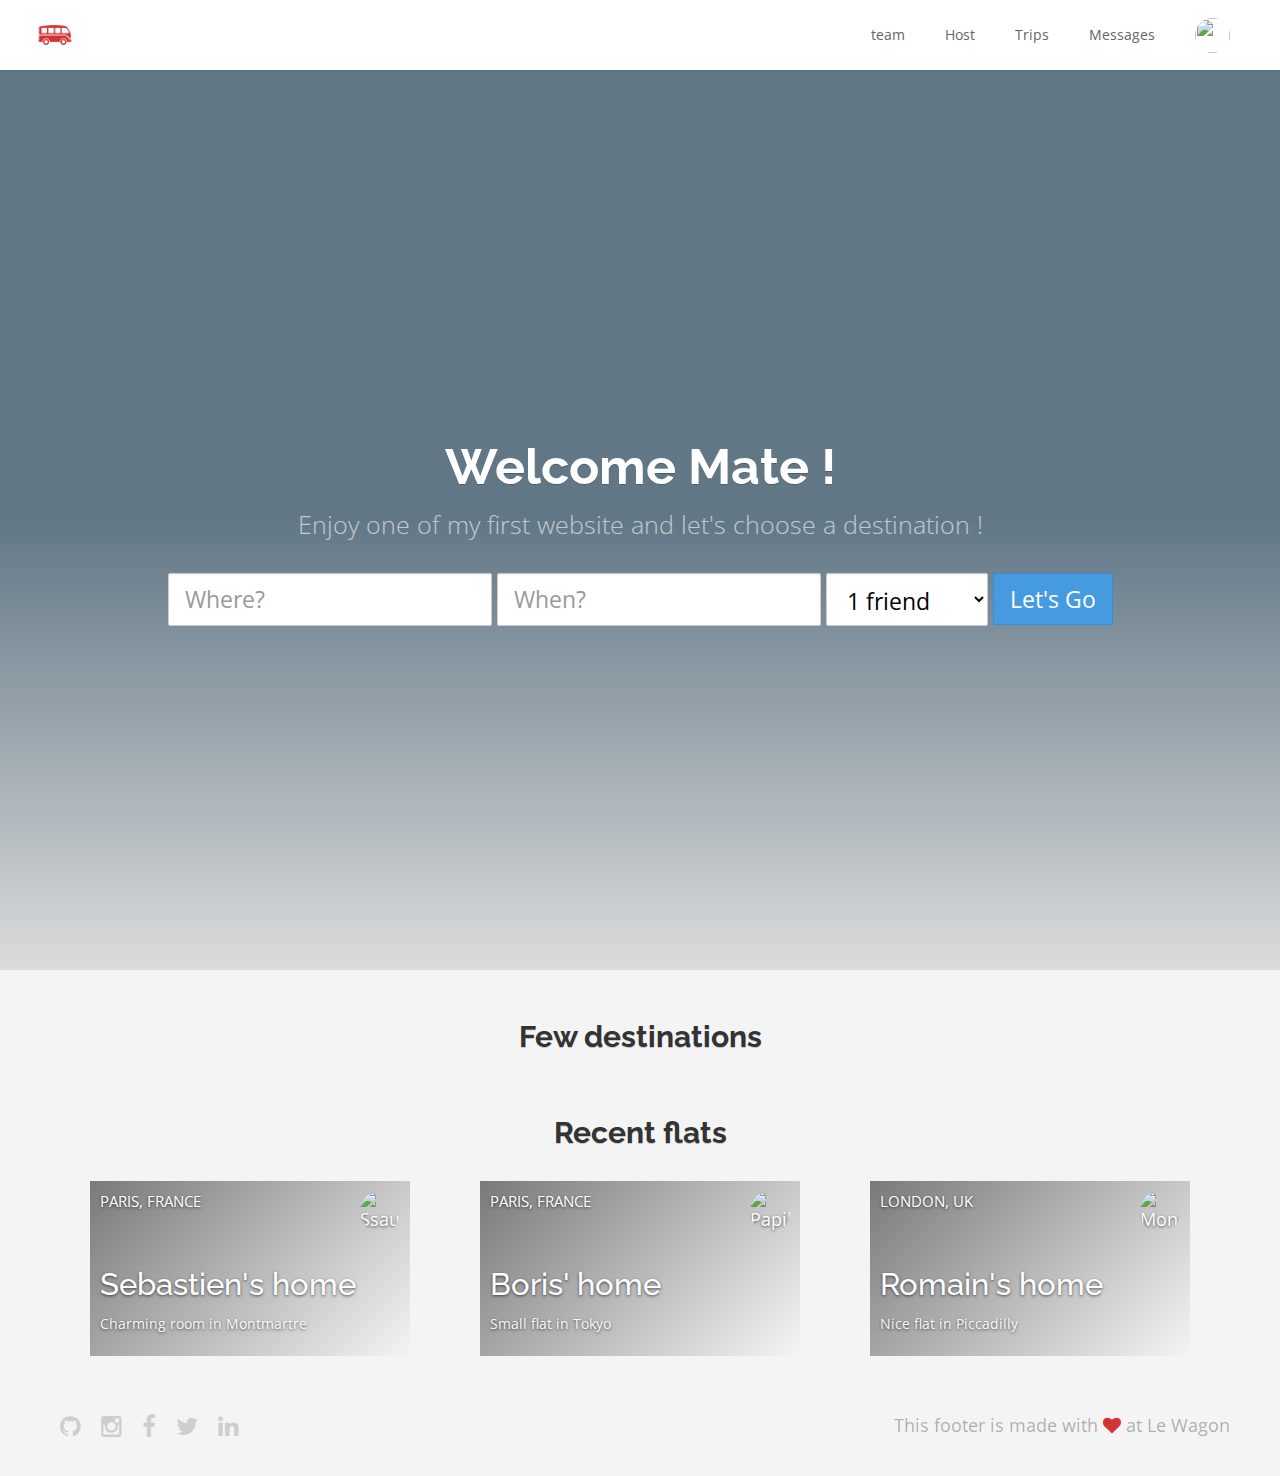
==== commit 6f68c401: "Automated commit at 2017-09-23 14:49:25 UTC by middleman-deploy 2.0.0-alpha" ====
--- a/index.html
+++ b/index.html
@@ -7,7 +7,7 @@
           content="width=device-width, initial-scale=1, shrink-to-fit=no">
     <!-- Use the title from a page's frontmatter if it has one -->
     <title>Le Wagon - Middleman</title>
-    <link href="stylesheets/application-da4fe0e3.css" rel="stylesheet" />
+    <link href="stylesheets/application-11c762eb.css" rel="stylesheet" />
     <script src="javascripts/application-93de88c9.js"></script>
     <link href="images/favicon-f15af148.png" rel="icon" type="image/png" />
   </head>
@@ -26,7 +26,7 @@
     <!-- Profile picture with dropdown list -->
     <div class="navbar-wagon-item">
       <div class="dropdown">
-        <img src="https://kitt.lewagon.com/placeholder/users/ssaunier" class="avatar dropdown-toggle" id="navbar-wagon-menu" data-toggle="dropdown">
+        <img src="https://kitt.lewagon.com/placeholder/users/Val1304" class="avatar dropdown-toggle" id="navbar-wagon-menu" data-toggle="dropdown">
         <ul class="dropdown-menu dropdown-menu-right navbar-wagon-dropdown-menu">
           <li><a href="#">Profile</a></li>
           <li><a href="#">Dashboard</a></li>
@@ -50,25 +50,80 @@
 
 
       <!-- <div id="home"> -->
-  <div class="banner" style="background-image: linear-gradient(0deg, rgba(0,10,10,0.1) 0%, rgba(0,36,61,0.6) 50%), url('https://kitt.lewagon.com/placeholder/cities/paris');">
-    <div class="banner-content">
-      <h1>Welcome Mate !</h1>
-      <p>Enjoy one of my first website and let's choose a destination !</p>
-      <form action="#" class="form-inline">
-        <input type="text" class="form-control input-lg" placeholder="Where?">
-        <input type="When?" class="form-control input-lg" placeholder="When?">
-        <select name id class="form-control input-lg">
-          <option value="1">1 friend</option>
-          <option value="2">2 friends</option>
-          <option value="3">Girlfriend</option>
-          <option value="4">All friends</option>
-        </select>
-        <input type="submit" value="Let's Go" class="btn btn-primary btn-lg">
-      </form>
-    </div>
+<div class="banner" style="background-image: linear-gradient(0deg, rgba(0,10,10,0.1) 0%, rgba(0,36,61,0.6) 50%), url('https://kitt.lewagon.com/placeholder/cities/paris');">
+  <div class="banner-content">
+    <h1>Welcome Mate !</h1>
+    <p>Enjoy one of my first website and let's choose a destination !</p>
+    <form action="#" class="form-inline">
+      <input type="text" class="form-control input-lg" placeholder="Where?">
+      <input type="When?" class="form-control input-lg" placeholder="When?">
+      <select name id class="form-control input-lg">
+        <option value="1">1 friend</option>
+        <option value="2">2 friends</option>
+        <option value="3">Girlfriend</option>
+        <option value="4">All friends</option>
+      </select>
+      <input type="submit" value="Let's Go" class="btn btn-primary btn-lg">
+    </form>
   </div>
-  <h2> Few destinations </h2>
-  <div class="container">
+</div>
+<h2> Few destinations </h2>
+<div class="container" id="home-flats">
+  <h2 class="text-center">Recent flats</h2>
+  <div class="row">
+      <div class="col-xs-12 col-sm-6 col-md-4">
+        <div class="card" style="background-image: linear-gradient(-225deg, rgba(0,0,0,0.5) 0%, rgba(0,0,0,0) 100%), url('https://kitt.lewagon.com/placeholder/cities/paris');">
+          <div class="card-category">Paris, France</div>
+          <div class="card-description">
+            <h3>Sebastien's home</h3>
+            <p>Charming room in Montmartre</p>
+          </div>
+          <img src="https://kitt.lewagon.com/placeholder/users/ssaunier" class="card-user" alt="Ssaunier" />
+          <a href="flats/ssaunier.html" class="card-link"></a>
+        </div>
+      </div>
+      <div class="col-xs-12 col-sm-6 col-md-4">
+        <div class="card" style="background-image: linear-gradient(-225deg, rgba(0,0,0,0.5) 0%, rgba(0,0,0,0) 100%), url('https://kitt.lewagon.com/placeholder/cities/tokyo');">
+          <div class="card-category">Paris, France</div>
+          <div class="card-description">
+            <h3>Boris' home</h3>
+            <p>Small flat in Tokyo</p>
+          </div>
+          <img src="https://kitt.lewagon.com/placeholder/users/papillard" class="card-user" alt="Papillard" />
+          <a href="flats/papillard.html" class="card-link"></a>
+        </div>
+      </div>
+      <div class="col-xs-12 col-sm-6 col-md-4">
+        <div class="card" style="background-image: linear-gradient(-225deg, rgba(0,0,0,0.5) 0%, rgba(0,0,0,0) 100%), url('https://kitt.lewagon.com/placeholder/cities/london');">
+          <div class="card-category">London, UK</div>
+          <div class="card-description">
+            <h3>Romain's home</h3>
+            <p>Nice flat in Piccadilly</p>
+          </div>
+          <img src="https://kitt.lewagon.com/placeholder/users/monsieurpaillard" class="card-user" alt="Monsieurpaillard" />
+          <a href="flats/monsieurpaillard.html" class="card-link"></a>
+        </div>
+      </div>
+  </div>
+</div>
+
+
+
+
+
+  <!-- <div class="home-content">
+    <img src="images/logo-acc9c0ec.png" width="200" alt="Logo" />
+    <p>
+      Middleman is now running! Let's Start !
+    </p>
+    <p class="about">
+      <a href="about.html">More about this template</a>
+    </p>
+  </div> -->
+<!-- </div> -->
+
+<!--
+<div class="container">
     <div class="row">
       <div class="col-xs-12 col-sm-4">
         <div class="card" style="background-image: linear-gradient(rgba(0,0,0,0.3), rgba(0,0,0,0.2)), url('https://kitt.lewagon.com/placeholder/cities/shanghai');">
@@ -103,21 +158,7 @@
           <a class="card-link" href="#" ></a>
         </div>
       </div>
-    </div>
-  </div>
-
-
-
-  <!-- <div class="home-content">
-    <img src="images/logo-acc9c0ec.png" width="200" alt="Logo" />
-    <p>
-      Middleman is now running! Let's Start !
-    </p>
-    <p class="about">
-      <a href="about.html">More about this template</a>
-    </p>
-  </div> -->
-<!-- </div> -->
+    </div> -->
 
     <div class="footer">
   <div class="footer-links">
--- a/stylesheets/application-11c762eb.css
+++ b/stylesheets/application-11c762eb.css
@@ -0,0 +1,8 @@
+@import url("https://fonts.googleapis.com/css?family=Open+Sans:400,300,700|Raleway:400,100,300,700,500");@font-face{font-family:"Font Name";src:url(/fonts/FontFile.eot);src:url(/fonts/FontFile.eot?#iefix) format("embedded-opentype"),url(/fonts/FontFile.woff) format("woff"),url(/fonts/FontFile.ttf) format("truetype")}/*!
+ * Bootstrap v3.3.7 (http://getbootstrap.com)
+ * Copyright 2011-2016 Twitter, Inc.
+ * Licensed under MIT (https://github.com/twbs/bootstrap/blob/master/LICENSE)
+ *//*! normalize.css v3.0.3 | MIT License | github.com/necolas/normalize.css */html{font-family:sans-serif;-ms-text-size-adjust:100%;-webkit-text-size-adjust:100%}body{margin:0}article,aside,details,figcaption,figure,footer,header,hgroup,main,menu,nav,section,summary{display:block}audio,canvas,progress,video{display:inline-block;vertical-align:baseline}audio:not([controls]){display:none;height:0}[hidden],template{display:none}a{background-color:transparent}a:active,a:hover{outline:0}abbr[title]{border-bottom:1px dotted}b,strong{font-weight:bold}dfn{font-style:italic}h1{font-size:2em;margin:0.67em 0}mark{background:#ff0;color:#000}small{font-size:80%}sub,sup{font-size:75%;line-height:0;position:relative;vertical-align:baseline}sup{top:-0.5em}sub{bottom:-0.25em}img{border:0}svg:not(:root){overflow:hidden}figure{margin:1em 40px}hr{-webkit-box-sizing:content-box;box-sizing:content-box;height:0}pre{overflow:auto}code,kbd,pre,samp{font-family:monospace, monospace;font-size:1em}button,input,optgroup,select,textarea{color:inherit;font:inherit;margin:0}button{overflow:visible}button,select{text-transform:none}button,html input[type="button"],input[type="reset"],input[type="submit"]{-webkit-appearance:button;cursor:pointer}button[disabled],html input[disabled]{cursor:default}button::-moz-focus-inner,input::-moz-focus-inner{border:0;padding:0}input{line-height:normal}input[type="checkbox"],input[type="radio"]{-webkit-box-sizing:border-box;box-sizing:border-box;padding:0}input[type="number"]::-webkit-inner-spin-button,input[type="number"]::-webkit-outer-spin-button{height:auto}input[type="search"]{-webkit-appearance:textfield;-webkit-box-sizing:content-box;box-sizing:content-box}input[type="search"]::-webkit-search-cancel-button,input[type="search"]::-webkit-search-decoration{-webkit-appearance:none}fieldset{border:1px solid #c0c0c0;margin:0 2px;padding:0.35em 0.625em 0.75em}legend{border:0;padding:0}textarea{overflow:auto}optgroup{font-weight:bold}table{border-collapse:collapse;border-spacing:0}td,th{padding:0}/*! Source: https://github.com/h5bp/html5-boilerplate/blob/master/src/css/main.css */@media print{*,*:before,*:after{background:transparent !important;color:#000 !important;-webkit-box-shadow:none !important;box-shadow:none !important;text-shadow:none !important}a,a:visited{text-decoration:underline}a[href]:after{content:" (" attr(href) ")"}abbr[title]:after{content:" (" attr(title) ")"}a[href^="#"]:after,a[href^="javascript:"]:after{content:""}pre,blockquote{border:1px solid #999;page-break-inside:avoid}thead{display:table-header-group}tr,img{page-break-inside:avoid}img{max-width:100% !important}p,h2,h3{orphans:3;widows:3}h2,h3{page-break-after:avoid}.navbar{display:none}.btn>.caret,.dropup>.btn>.caret{border-top-color:#000 !important}.label{border:1px solid #000}.table{border-collapse:collapse !important}.table td,.table th{background-color:#fff !important}.table-bordered th,.table-bordered td{border:1px solid #ddd !important}}@font-face{font-family:'Glyphicons Halflings';src:url("../assets/bootstrap/glyphicons-halflings-regular-86b6f62b.eot");src:url("../assets/bootstrap/glyphicons-halflings-regular-86b6f62b.eot?#iefix") format("embedded-opentype"),url("../assets/bootstrap/glyphicons-halflings-regular-ca35b697.woff2") format("woff2"),url("../assets/bootstrap/glyphicons-halflings-regular-278e49a8.woff") format("woff"),url("../assets/bootstrap/glyphicons-halflings-regular-44bc1850.ttf") format("truetype"),url("../assets/bootstrap/glyphicons-halflings-regular-de51a849.svg#glyphicons_halflingsregular") format("svg")}.glyphicon{position:relative;top:1px;display:inline-block;font-family:'Glyphicons Halflings';font-style:normal;font-weight:normal;line-height:1;-webkit-font-smoothing:antialiased;-moz-osx-font-smoothing:grayscale}.glyphicon-asterisk:before{content:"\002a"}.glyphicon-plus:before{content:"\002b"}.glyphicon-euro:before,.glyphicon-eur:before{content:"\20ac"}.glyphicon-minus:before{content:"\2212"}.glyphicon-cloud:before{content:"\2601"}.glyphicon-envelope:before{content:"\2709"}.glyphicon-pencil:before{content:"\270f"}.glyphicon-glass:before{content:"\e001"}.glyphicon-music:before{content:"\e002"}.glyphicon-search:before{content:"\e003"}.glyphicon-heart:before{content:"\e005"}.glyphicon-star:before{content:"\e006"}.glyphicon-star-empty:before{content:"\e007"}.glyphicon-user:before{content:"\e008"}.glyphicon-film:before{content:"\e009"}.glyphicon-th-large:before{content:"\e010"}.glyphicon-th:before{content:"\e011"}.glyphicon-th-list:before{content:"\e012"}.glyphicon-ok:before{content:"\e013"}.glyphicon-remove:before{content:"\e014"}.glyphicon-zoom-in:before{content:"\e015"}.glyphicon-zoom-out:before{content:"\e016"}.glyphicon-off:before{content:"\e017"}.glyphicon-signal:before{content:"\e018"}.glyphicon-cog:before{content:"\e019"}.glyphicon-trash:before{content:"\e020"}.glyphicon-home:before{content:"\e021"}.glyphicon-file:before{content:"\e022"}.glyphicon-time:before{content:"\e023"}.glyphicon-road:before{content:"\e024"}.glyphicon-download-alt:before{content:"\e025"}.glyphicon-download:before{content:"\e026"}.glyphicon-upload:before{content:"\e027"}.glyphicon-inbox:before{content:"\e028"}.glyphicon-play-circle:before{content:"\e029"}.glyphicon-repeat:before{content:"\e030"}.glyphicon-refresh:before{content:"\e031"}.glyphicon-list-alt:before{content:"\e032"}.glyphicon-lock:before{content:"\e033"}.glyphicon-flag:before{content:"\e034"}.glyphicon-headphones:before{content:"\e035"}.glyphicon-volume-off:before{content:"\e036"}.glyphicon-volume-down:before{content:"\e037"}.glyphicon-volume-up:before{content:"\e038"}.glyphicon-qrcode:before{content:"\e039"}.glyphicon-barcode:before{content:"\e040"}.glyphicon-tag:before{content:"\e041"}.glyphicon-tags:before{content:"\e042"}.glyphicon-book:before{content:"\e043"}.glyphicon-bookmark:before{content:"\e044"}.glyphicon-print:before{content:"\e045"}.glyphicon-camera:before{content:"\e046"}.glyphicon-font:before{content:"\e047"}.glyphicon-bold:before{content:"\e048"}.glyphicon-italic:before{content:"\e049"}.glyphicon-text-height:before{content:"\e050"}.glyphicon-text-width:before{content:"\e051"}.glyphicon-align-left:before{content:"\e052"}.glyphicon-align-center:before{content:"\e053"}.glyphicon-align-right:before{content:"\e054"}.glyphicon-align-justify:before{content:"\e055"}.glyphicon-list:before{content:"\e056"}.glyphicon-indent-left:before{content:"\e057"}.glyphicon-indent-right:before{content:"\e058"}.glyphicon-facetime-video:before{content:"\e059"}.glyphicon-picture:before{content:"\e060"}.glyphicon-map-marker:before{content:"\e062"}.glyphicon-adjust:before{content:"\e063"}.glyphicon-tint:before{content:"\e064"}.glyphicon-edit:before{content:"\e065"}.glyphicon-share:before{content:"\e066"}.glyphicon-check:before{content:"\e067"}.glyphicon-move:before{content:"\e068"}.glyphicon-step-backward:before{content:"\e069"}.glyphicon-fast-backward:before{content:"\e070"}.glyphicon-backward:before{content:"\e071"}.glyphicon-play:before{content:"\e072"}.glyphicon-pause:before{content:"\e073"}.glyphicon-stop:before{content:"\e074"}.glyphicon-forward:before{content:"\e075"}.glyphicon-fast-forward:before{content:"\e076"}.glyphicon-step-forward:before{content:"\e077"}.glyphicon-eject:before{content:"\e078"}.glyphicon-chevron-left:before{content:"\e079"}.glyphicon-chevron-right:before{content:"\e080"}.glyphicon-plus-sign:before{content:"\e081"}.glyphicon-minus-sign:before{content:"\e082"}.glyphicon-remove-sign:before{content:"\e083"}.glyphicon-ok-sign:before{content:"\e084"}.glyphicon-question-sign:before{content:"\e085"}.glyphicon-info-sign:before{content:"\e086"}.glyphicon-screenshot:before{content:"\e087"}.glyphicon-remove-circle:before{content:"\e088"}.glyphicon-ok-circle:before{content:"\e089"}.glyphicon-ban-circle:before{content:"\e090"}.glyphicon-arrow-left:before{content:"\e091"}.glyphicon-arrow-right:before{content:"\e092"}.glyphicon-arrow-up:before{content:"\e093"}.glyphicon-arrow-down:before{content:"\e094"}.glyphicon-share-alt:before{content:"\e095"}.glyphicon-resize-full:before{content:"\e096"}.glyphicon-resize-small:before{content:"\e097"}.glyphicon-exclamation-sign:before{content:"\e101"}.glyphicon-gift:before{content:"\e102"}.glyphicon-leaf:before{content:"\e103"}.glyphicon-fire:before{content:"\e104"}.glyphicon-eye-open:before{content:"\e105"}.glyphicon-eye-close:before{content:"\e106"}.glyphicon-warning-sign:before{content:"\e107"}.glyphicon-plane:before{content:"\e108"}.glyphicon-calendar:before{content:"\e109"}.glyphicon-random:before{content:"\e110"}.glyphicon-comment:before{content:"\e111"}.glyphicon-magnet:before{content:"\e112"}.glyphicon-chevron-up:before{content:"\e113"}.glyphicon-chevron-down:before{content:"\e114"}.glyphicon-retweet:before{content:"\e115"}.glyphicon-shopping-cart:before{content:"\e116"}.glyphicon-folder-close:before{content:"\e117"}.glyphicon-folder-open:before{content:"\e118"}.glyphicon-resize-vertical:before{content:"\e119"}.glyphicon-resize-horizontal:before{content:"\e120"}.glyphicon-hdd:before{content:"\e121"}.glyphicon-bullhorn:before{content:"\e122"}.glyphicon-bell:before{content:"\e123"}.glyphicon-certificate:before{content:"\e124"}.glyphicon-thumbs-up:before{content:"\e125"}.glyphicon-thumbs-down:before{content:"\e126"}.glyphicon-hand-right:before{content:"\e127"}.glyphicon-hand-left:before{content:"\e128"}.glyphicon-hand-up:before{content:"\e129"}.glyphicon-hand-down:before{content:"\e130"}.glyphicon-circle-arrow-right:before{content:"\e131"}.glyphicon-circle-arrow-left:before{content:"\e132"}.glyphicon-circle-arrow-up:before{content:"\e133"}.glyphicon-circle-arrow-down:before{content:"\e134"}.glyphicon-globe:before{content:"\e135"}.glyphicon-wrench:before{content:"\e136"}.glyphicon-tasks:before{content:"\e137"}.glyphicon-filter:before{content:"\e138"}.glyphicon-briefcase:before{content:"\e139"}.glyphicon-fullscreen:before{content:"\e140"}.glyphicon-dashboard:before{content:"\e141"}.glyphicon-paperclip:before{content:"\e142"}.glyphicon-heart-empty:before{content:"\e143"}.glyphicon-link:before{content:"\e144"}.glyphicon-phone:before{content:"\e145"}.glyphicon-pushpin:before{content:"\e146"}.glyphicon-usd:before{content:"\e148"}.glyphicon-gbp:before{content:"\e149"}.glyphicon-sort:before{content:"\e150"}.glyphicon-sort-by-alphabet:before{content:"\e151"}.glyphicon-sort-by-alphabet-alt:before{content:"\e152"}.glyphicon-sort-by-order:before{content:"\e153"}.glyphicon-sort-by-order-alt:before{content:"\e154"}.glyphicon-sort-by-attributes:before{content:"\e155"}.glyphicon-sort-by-attributes-alt:before{content:"\e156"}.glyphicon-unchecked:before{content:"\e157"}.glyphicon-expand:before{content:"\e158"}.glyphicon-collapse-down:before{content:"\e159"}.glyphicon-collapse-up:before{content:"\e160"}.glyphicon-log-in:before{content:"\e161"}.glyphicon-flash:before{content:"\e162"}.glyphicon-log-out:before{content:"\e163"}.glyphicon-new-window:before{content:"\e164"}.glyphicon-record:before{content:"\e165"}.glyphicon-save:before{content:"\e166"}.glyphicon-open:before{content:"\e167"}.glyphicon-saved:before{content:"\e168"}.glyphicon-import:before{content:"\e169"}.glyphicon-export:before{content:"\e170"}.glyphicon-send:before{content:"\e171"}.glyphicon-floppy-disk:before{content:"\e172"}.glyphicon-floppy-saved:before{content:"\e173"}.glyphicon-floppy-remove:before{content:"\e174"}.glyphicon-floppy-save:before{content:"\e175"}.glyphicon-floppy-open:before{content:"\e176"}.glyphicon-credit-card:before{content:"\e177"}.glyphicon-transfer:before{content:"\e178"}.glyphicon-cutlery:before{content:"\e179"}.glyphicon-header:before{content:"\e180"}.glyphicon-compressed:before{content:"\e181"}.glyphicon-earphone:before{content:"\e182"}.glyphicon-phone-alt:before{content:"\e183"}.glyphicon-tower:before{content:"\e184"}.glyphicon-stats:before{content:"\e185"}.glyphicon-sd-video:before{content:"\e186"}.glyphicon-hd-video:before{content:"\e187"}.glyphicon-subtitles:before{content:"\e188"}.glyphicon-sound-stereo:before{content:"\e189"}.glyphicon-sound-dolby:before{content:"\e190"}.glyphicon-sound-5-1:before{content:"\e191"}.glyphicon-sound-6-1:before{content:"\e192"}.glyphicon-sound-7-1:before{content:"\e193"}.glyphicon-copyright-mark:before{content:"\e194"}.glyphicon-registration-mark:before{content:"\e195"}.glyphicon-cloud-download:before{content:"\e197"}.glyphicon-cloud-upload:before{content:"\e198"}.glyphicon-tree-conifer:before{content:"\e199"}.glyphicon-tree-deciduous:before{content:"\e200"}.glyphicon-cd:before{content:"\e201"}.glyphicon-save-file:before{content:"\e202"}.glyphicon-open-file:before{content:"\e203"}.glyphicon-level-up:before{content:"\e204"}.glyphicon-copy:before{content:"\e205"}.glyphicon-paste:before{content:"\e206"}.glyphicon-alert:before{content:"\e209"}.glyphicon-equalizer:before{content:"\e210"}.glyphicon-king:before{content:"\e211"}.glyphicon-queen:before{content:"\e212"}.glyphicon-pawn:before{content:"\e213"}.glyphicon-bishop:before{content:"\e214"}.glyphicon-knight:before{content:"\e215"}.glyphicon-baby-formula:before{content:"\e216"}.glyphicon-tent:before{content:"\26fa"}.glyphicon-blackboard:before{content:"\e218"}.glyphicon-bed:before{content:"\e219"}.glyphicon-apple:before{content:"\f8ff"}.glyphicon-erase:before{content:"\e221"}.glyphicon-hourglass:before{content:"\231b"}.glyphicon-lamp:before{content:"\e223"}.glyphicon-duplicate:before{content:"\e224"}.glyphicon-piggy-bank:before{content:"\e225"}.glyphicon-scissors:before{content:"\e226"}.glyphicon-bitcoin:before{content:"\e227"}.glyphicon-btc:before{content:"\e227"}.glyphicon-xbt:before{content:"\e227"}.glyphicon-yen:before{content:"\00a5"}.glyphicon-jpy:before{content:"\00a5"}.glyphicon-ruble:before{content:"\20bd"}.glyphicon-rub:before{content:"\20bd"}.glyphicon-scale:before{content:"\e230"}.glyphicon-ice-lolly:before{content:"\e231"}.glyphicon-ice-lolly-tasted:before{content:"\e232"}.glyphicon-education:before{content:"\e233"}.glyphicon-option-horizontal:before{content:"\e234"}.glyphicon-option-vertical:before{content:"\e235"}.glyphicon-menu-hamburger:before{content:"\e236"}.glyphicon-modal-window:before{content:"\e237"}.glyphicon-oil:before{content:"\e238"}.glyphicon-grain:before{content:"\e239"}.glyphicon-sunglasses:before{content:"\e240"}.glyphicon-text-size:before{content:"\e241"}.glyphicon-text-color:before{content:"\e242"}.glyphicon-text-background:before{content:"\e243"}.glyphicon-object-align-top:before{content:"\e244"}.glyphicon-object-align-bottom:before{content:"\e245"}.glyphicon-object-align-horizontal:before{content:"\e246"}.glyphicon-object-align-left:before{content:"\e247"}.glyphicon-object-align-vertical:before{content:"\e248"}.glyphicon-object-align-right:before{content:"\e249"}.glyphicon-triangle-right:before{content:"\e250"}.glyphicon-triangle-left:before{content:"\e251"}.glyphicon-triangle-bottom:before{content:"\e252"}.glyphicon-triangle-top:before{content:"\e253"}.glyphicon-console:before{content:"\e254"}.glyphicon-superscript:before{content:"\e255"}.glyphicon-subscript:before{content:"\e256"}.glyphicon-menu-left:before{content:"\e257"}.glyphicon-menu-right:before{content:"\e258"}.glyphicon-menu-down:before{content:"\e259"}.glyphicon-menu-up:before{content:"\e260"}*{-webkit-box-sizing:border-box;box-sizing:border-box}*:before,*:after{-webkit-box-sizing:border-box;box-sizing:border-box}html{font-size:10px;-webkit-tap-highlight-color:transparent}body{font-family:"Open Sans", "Helvetica", "sans-serif";font-size:18px;line-height:1.42857143;color:#333333;background-color:#F4F4F4}input,button,select,textarea{font-family:inherit;font-size:inherit;line-height:inherit}a{color:#469AE0;text-decoration:none}a:hover,a:focus{color:#1f74ba;text-decoration:underline}a:focus{outline:5px auto -webkit-focus-ring-color;outline-offset:-2px}figure{margin:0}img{vertical-align:middle}.img-responsive{display:block;max-width:100%;height:auto}.img-rounded{border-radius:2px}.img-thumbnail{padding:4px;line-height:1.42857143;background-color:#F4F4F4;border:1px solid #ddd;border-radius:2px;-webkit-transition:all 0.2s ease-in-out;transition:all 0.2s ease-in-out;display:inline-block;max-width:100%;height:auto}.img-circle{border-radius:50%}hr{margin-top:25px;margin-bottom:25px;border:0;border-top:1px solid #eeeeee}.sr-only{position:absolute;width:1px;height:1px;margin:-1px;padding:0;overflow:hidden;clip:rect(0, 0, 0, 0);border:0}.sr-only-focusable:active,.sr-only-focusable:focus{position:static;width:auto;height:auto;margin:0;overflow:visible;clip:auto}[role="button"]{cursor:pointer}h1,h2,h3,h4,h5,h6,.h1,.h2,.h3,.h4,.h5,.h6{font-family:"Raleway", "Helvetica", "sans-serif";font-weight:500;line-height:1.1;color:inherit}h1 small,h1 .small,h2 small,h2 .small,h3 small,h3 .small,h4 small,h4 .small,h5 small,h5 .small,h6 small,h6 .small,.h1 small,.h1 .small,.h2 small,.h2 .small,.h3 small,.h3 .small,.h4 small,.h4 .small,.h5 small,.h5 .small,.h6 small,.h6 .small{font-weight:normal;line-height:1;color:#777777}h1,.h1,h2,.h2,h3,.h3{margin-top:25px;margin-bottom:12.5px}h1 small,h1 .small,.h1 small,.h1 .small,h2 small,h2 .small,.h2 small,.h2 .small,h3 small,h3 .small,.h3 small,.h3 .small{font-size:65%}h4,.h4,h5,.h5,h6,.h6{margin-top:12.5px;margin-bottom:12.5px}h4 small,h4 .small,.h4 small,.h4 .small,h5 small,h5 .small,.h5 small,.h5 .small,h6 small,h6 .small,.h6 small,.h6 .small{font-size:75%}h1,.h1{font-size:46px}h2,.h2{font-size:38px}h3,.h3{font-size:31px}h4,.h4{font-size:23px}h5,.h5{font-size:18px}h6,.h6{font-size:16px}p{margin:0 0 12.5px}.lead{margin-bottom:25px;font-size:20px;font-weight:300;line-height:1.4}@media (min-width: 768px){.lead{font-size:27px}}small,.small{font-size:88%}mark,.mark{background-color:#fcf8e3;padding:.2em}.text-left{text-align:left}.text-right{text-align:right}.text-center{text-align:center}.text-justify{text-align:justify}.text-nowrap{white-space:nowrap}.text-lowercase{text-transform:lowercase}.text-uppercase,.initialism{text-transform:uppercase}.text-capitalize{text-transform:capitalize}.text-muted{color:#777777}.text-primary{color:#469AE0}a.text-primary:hover,a.text-primary:focus{color:#2381d0}.text-success{color:#3c763d}a.text-success:hover,a.text-success:focus{color:#2b542c}.text-info{color:#31708f}a.text-info:hover,a.text-info:focus{color:#245269}.text-warning{color:#8a6d3b}a.text-warning:hover,a.text-warning:focus{color:#66512c}.text-danger{color:#a94442}a.text-danger:hover,a.text-danger:focus{color:#843534}.bg-primary{color:#fff}.bg-primary{background-color:#469AE0}a.bg-primary:hover,a.bg-primary:focus{background-color:#2381d0}.bg-success{background-color:#dff0d8}a.bg-success:hover,a.bg-success:focus{background-color:#c1e2b3}.bg-info{background-color:#d9edf7}a.bg-info:hover,a.bg-info:focus{background-color:#afd9ee}.bg-warning{background-color:#fcf8e3}a.bg-warning:hover,a.bg-warning:focus{background-color:#f7ecb5}.bg-danger{background-color:#f2dede}a.bg-danger:hover,a.bg-danger:focus{background-color:#e4b9b9}.page-header{padding-bottom:11.5px;margin:50px 0 25px;border-bottom:1px solid #eeeeee}ul,ol{margin-top:0;margin-bottom:12.5px}ul ul,ul ol,ol ul,ol ol{margin-bottom:0}.list-unstyled{padding-left:0;list-style:none}.list-inline{padding-left:0;list-style:none;margin-left:-5px}.list-inline>li{display:inline-block;padding-left:5px;padding-right:5px}dl{margin-top:0;margin-bottom:25px}dt,dd{line-height:1.42857143}dt{font-weight:bold}dd{margin-left:0}.dl-horizontal dd:before,.dl-horizontal dd:after{content:" ";display:table}.dl-horizontal dd:after{clear:both}@media (min-width: 768px){.dl-horizontal dt{float:left;width:160px;clear:left;text-align:right;overflow:hidden;text-overflow:ellipsis;white-space:nowrap}.dl-horizontal dd{margin-left:180px}}abbr[title],abbr[data-original-title]{cursor:help;border-bottom:1px dotted #777777}.initialism{font-size:90%}blockquote{padding:12.5px 25px;margin:0 0 25px;font-size:22.5px;border-left:5px solid #eeeeee}blockquote p:last-child,blockquote ul:last-child,blockquote ol:last-child{margin-bottom:0}blockquote footer,blockquote small,blockquote .small{display:block;font-size:80%;line-height:1.42857143;color:#777777}blockquote footer:before,blockquote small:before,blockquote .small:before{content:'\2014 \00A0'}.blockquote-reverse,blockquote.pull-right{padding-right:15px;padding-left:0;border-right:5px solid #eeeeee;border-left:0;text-align:right}.blockquote-reverse footer:before,.blockquote-reverse small:before,.blockquote-reverse .small:before,blockquote.pull-right footer:before,blockquote.pull-right small:before,blockquote.pull-right .small:before{content:''}.blockquote-reverse footer:after,.blockquote-reverse small:after,.blockquote-reverse .small:after,blockquote.pull-right footer:after,blockquote.pull-right small:after,blockquote.pull-right .small:after{content:'\00A0 \2014'}address{margin-bottom:25px;font-style:normal;line-height:1.42857143}code,kbd,pre,samp{font-family:Menlo, Monaco, Consolas, "Courier New", monospace}code{padding:2px 4px;font-size:90%;color:#c7254e;background-color:#f9f2f4;border-radius:2px}kbd{padding:2px 4px;font-size:90%;color:#fff;background-color:#333;border-radius:2px;-webkit-box-shadow:inset 0 -1px 0 rgba(0,0,0,0.25);box-shadow:inset 0 -1px 0 rgba(0,0,0,0.25)}kbd kbd{padding:0;font-size:100%;font-weight:bold;-webkit-box-shadow:none;box-shadow:none}pre{display:block;padding:12px;margin:0 0 12.5px;font-size:17px;line-height:1.42857143;word-break:break-all;word-wrap:break-word;color:#333333;background-color:#f5f5f5;border:1px solid #ccc;border-radius:2px}pre code{padding:0;font-size:inherit;color:inherit;white-space:pre-wrap;background-color:transparent;border-radius:0}.pre-scrollable{max-height:340px;overflow-y:scroll}.container{margin-right:auto;margin-left:auto;padding-left:15px;padding-right:15px}.container:before,.container:after{content:" ";display:table}.container:after{clear:both}@media (min-width: 768px){.container{width:750px}}@media (min-width: 992px){.container{width:970px}}@media (min-width: 1200px){.container{width:1170px}}.container-fluid{margin-right:auto;margin-left:auto;padding-left:15px;padding-right:15px}.container-fluid:before,.container-fluid:after{content:" ";display:table}.container-fluid:after{clear:both}.row{margin-left:-15px;margin-right:-15px}.row:before,.row:after{content:" ";display:table}.row:after{clear:both}.col-xs-1,.col-sm-1,.col-md-1,.col-lg-1,.col-xs-2,.col-sm-2,.col-md-2,.col-lg-2,.col-xs-3,.col-sm-3,.col-md-3,.col-lg-3,.col-xs-4,.col-sm-4,.col-md-4,.col-lg-4,.col-xs-5,.col-sm-5,.col-md-5,.col-lg-5,.col-xs-6,.col-sm-6,.col-md-6,.col-lg-6,.col-xs-7,.col-sm-7,.col-md-7,.col-lg-7,.col-xs-8,.col-sm-8,.col-md-8,.col-lg-8,.col-xs-9,.col-sm-9,.col-md-9,.col-lg-9,.col-xs-10,.col-sm-10,.col-md-10,.col-lg-10,.col-xs-11,.col-sm-11,.col-md-11,.col-lg-11,.col-xs-12,.col-sm-12,.col-md-12,.col-lg-12{position:relative;min-height:1px;padding-left:15px;padding-right:15px}.col-xs-1,.col-xs-2,.col-xs-3,.col-xs-4,.col-xs-5,.col-xs-6,.col-xs-7,.col-xs-8,.col-xs-9,.col-xs-10,.col-xs-11,.col-xs-12{float:left}.col-xs-1{width:8.33333333%}.col-xs-2{width:16.66666667%}.col-xs-3{width:25%}.col-xs-4{width:33.33333333%}.col-xs-5{width:41.66666667%}.col-xs-6{width:50%}.col-xs-7{width:58.33333333%}.col-xs-8{width:66.66666667%}.col-xs-9{width:75%}.col-xs-10{width:83.33333333%}.col-xs-11{width:91.66666667%}.col-xs-12{width:100%}.col-xs-pull-0{right:auto}.col-xs-pull-1{right:8.33333333%}.col-xs-pull-2{right:16.66666667%}.col-xs-pull-3{right:25%}.col-xs-pull-4{right:33.33333333%}.col-xs-pull-5{right:41.66666667%}.col-xs-pull-6{right:50%}.col-xs-pull-7{right:58.33333333%}.col-xs-pull-8{right:66.66666667%}.col-xs-pull-9{right:75%}.col-xs-pull-10{right:83.33333333%}.col-xs-pull-11{right:91.66666667%}.col-xs-pull-12{right:100%}.col-xs-push-0{left:auto}.col-xs-push-1{left:8.33333333%}.col-xs-push-2{left:16.66666667%}.col-xs-push-3{left:25%}.col-xs-push-4{left:33.33333333%}.col-xs-push-5{left:41.66666667%}.col-xs-push-6{left:50%}.col-xs-push-7{left:58.33333333%}.col-xs-push-8{left:66.66666667%}.col-xs-push-9{left:75%}.col-xs-push-10{left:83.33333333%}.col-xs-push-11{left:91.66666667%}.col-xs-push-12{left:100%}.col-xs-offset-0{margin-left:0%}.col-xs-offset-1{margin-left:8.33333333%}.col-xs-offset-2{margin-left:16.66666667%}.col-xs-offset-3{margin-left:25%}.col-xs-offset-4{margin-left:33.33333333%}.col-xs-offset-5{margin-left:41.66666667%}.col-xs-offset-6{margin-left:50%}.col-xs-offset-7{margin-left:58.33333333%}.col-xs-offset-8{margin-left:66.66666667%}.col-xs-offset-9{margin-left:75%}.col-xs-offset-10{margin-left:83.33333333%}.col-xs-offset-11{margin-left:91.66666667%}.col-xs-offset-12{margin-left:100%}@media (min-width: 768px){.col-sm-1,.col-sm-2,.col-sm-3,.col-sm-4,.col-sm-5,.col-sm-6,.col-sm-7,.col-sm-8,.col-sm-9,.col-sm-10,.col-sm-11,.col-sm-12{float:left}.col-sm-1{width:8.33333333%}.col-sm-2{width:16.66666667%}.col-sm-3{width:25%}.col-sm-4{width:33.33333333%}.col-sm-5{width:41.66666667%}.col-sm-6{width:50%}.col-sm-7{width:58.33333333%}.col-sm-8{width:66.66666667%}.col-sm-9{width:75%}.col-sm-10{width:83.33333333%}.col-sm-11{width:91.66666667%}.col-sm-12{width:100%}.col-sm-pull-0{right:auto}.col-sm-pull-1{right:8.33333333%}.col-sm-pull-2{right:16.66666667%}.col-sm-pull-3{right:25%}.col-sm-pull-4{right:33.33333333%}.col-sm-pull-5{right:41.66666667%}.col-sm-pull-6{right:50%}.col-sm-pull-7{right:58.33333333%}.col-sm-pull-8{right:66.66666667%}.col-sm-pull-9{right:75%}.col-sm-pull-10{right:83.33333333%}.col-sm-pull-11{right:91.66666667%}.col-sm-pull-12{right:100%}.col-sm-push-0{left:auto}.col-sm-push-1{left:8.33333333%}.col-sm-push-2{left:16.66666667%}.col-sm-push-3{left:25%}.col-sm-push-4{left:33.33333333%}.col-sm-push-5{left:41.66666667%}.col-sm-push-6{left:50%}.col-sm-push-7{left:58.33333333%}.col-sm-push-8{left:66.66666667%}.col-sm-push-9{left:75%}.col-sm-push-10{left:83.33333333%}.col-sm-push-11{left:91.66666667%}.col-sm-push-12{left:100%}.col-sm-offset-0{margin-left:0%}.col-sm-offset-1{margin-left:8.33333333%}.col-sm-offset-2{margin-left:16.66666667%}.col-sm-offset-3{margin-left:25%}.col-sm-offset-4{margin-left:33.33333333%}.col-sm-offset-5{margin-left:41.66666667%}.col-sm-offset-6{margin-left:50%}.col-sm-offset-7{margin-left:58.33333333%}.col-sm-offset-8{margin-left:66.66666667%}.col-sm-offset-9{margin-left:75%}.col-sm-offset-10{margin-left:83.33333333%}.col-sm-offset-11{margin-left:91.66666667%}.col-sm-offset-12{margin-left:100%}}@media (min-width: 992px){.col-md-1,.col-md-2,.col-md-3,.col-md-4,.col-md-5,.col-md-6,.col-md-7,.col-md-8,.col-md-9,.col-md-10,.col-md-11,.col-md-12{float:left}.col-md-1{width:8.33333333%}.col-md-2{width:16.66666667%}.col-md-3{width:25%}.col-md-4{width:33.33333333%}.col-md-5{width:41.66666667%}.col-md-6{width:50%}.col-md-7{width:58.33333333%}.col-md-8{width:66.66666667%}.col-md-9{width:75%}.col-md-10{width:83.33333333%}.col-md-11{width:91.66666667%}.col-md-12{width:100%}.col-md-pull-0{right:auto}.col-md-pull-1{right:8.33333333%}.col-md-pull-2{right:16.66666667%}.col-md-pull-3{right:25%}.col-md-pull-4{right:33.33333333%}.col-md-pull-5{right:41.66666667%}.col-md-pull-6{right:50%}.col-md-pull-7{right:58.33333333%}.col-md-pull-8{right:66.66666667%}.col-md-pull-9{right:75%}.col-md-pull-10{right:83.33333333%}.col-md-pull-11{right:91.66666667%}.col-md-pull-12{right:100%}.col-md-push-0{left:auto}.col-md-push-1{left:8.33333333%}.col-md-push-2{left:16.66666667%}.col-md-push-3{left:25%}.col-md-push-4{left:33.33333333%}.col-md-push-5{left:41.66666667%}.col-md-push-6{left:50%}.col-md-push-7{left:58.33333333%}.col-md-push-8{left:66.66666667%}.col-md-push-9{left:75%}.col-md-push-10{left:83.33333333%}.col-md-push-11{left:91.66666667%}.col-md-push-12{left:100%}.col-md-offset-0{margin-left:0%}.col-md-offset-1{margin-left:8.33333333%}.col-md-offset-2{margin-left:16.66666667%}.col-md-offset-3{margin-left:25%}.col-md-offset-4{margin-left:33.33333333%}.col-md-offset-5{margin-left:41.66666667%}.col-md-offset-6{margin-left:50%}.col-md-offset-7{margin-left:58.33333333%}.col-md-offset-8{margin-left:66.66666667%}.col-md-offset-9{margin-left:75%}.col-md-offset-10{margin-left:83.33333333%}.col-md-offset-11{margin-left:91.66666667%}.col-md-offset-12{margin-left:100%}}@media (min-width: 1200px){.col-lg-1,.col-lg-2,.col-lg-3,.col-lg-4,.col-lg-5,.col-lg-6,.col-lg-7,.col-lg-8,.col-lg-9,.col-lg-10,.col-lg-11,.col-lg-12{float:left}.col-lg-1{width:8.33333333%}.col-lg-2{width:16.66666667%}.col-lg-3{width:25%}.col-lg-4{width:33.33333333%}.col-lg-5{width:41.66666667%}.col-lg-6{width:50%}.col-lg-7{width:58.33333333%}.col-lg-8{width:66.66666667%}.col-lg-9{width:75%}.col-lg-10{width:83.33333333%}.col-lg-11{width:91.66666667%}.col-lg-12{width:100%}.col-lg-pull-0{right:auto}.col-lg-pull-1{right:8.33333333%}.col-lg-pull-2{right:16.66666667%}.col-lg-pull-3{right:25%}.col-lg-pull-4{right:33.33333333%}.col-lg-pull-5{right:41.66666667%}.col-lg-pull-6{right:50%}.col-lg-pull-7{right:58.33333333%}.col-lg-pull-8{right:66.66666667%}.col-lg-pull-9{right:75%}.col-lg-pull-10{right:83.33333333%}.col-lg-pull-11{right:91.66666667%}.col-lg-pull-12{right:100%}.col-lg-push-0{left:auto}.col-lg-push-1{left:8.33333333%}.col-lg-push-2{left:16.66666667%}.col-lg-push-3{left:25%}.col-lg-push-4{left:33.33333333%}.col-lg-push-5{left:41.66666667%}.col-lg-push-6{left:50%}.col-lg-push-7{left:58.33333333%}.col-lg-push-8{left:66.66666667%}.col-lg-push-9{left:75%}.col-lg-push-10{left:83.33333333%}.col-lg-push-11{left:91.66666667%}.col-lg-push-12{left:100%}.col-lg-offset-0{margin-left:0%}.col-lg-offset-1{margin-left:8.33333333%}.col-lg-offset-2{margin-left:16.66666667%}.col-lg-offset-3{margin-left:25%}.col-lg-offset-4{margin-left:33.33333333%}.col-lg-offset-5{margin-left:41.66666667%}.col-lg-offset-6{margin-left:50%}.col-lg-offset-7{margin-left:58.33333333%}.col-lg-offset-8{margin-left:66.66666667%}.col-lg-offset-9{margin-left:75%}.col-lg-offset-10{margin-left:83.33333333%}.col-lg-offset-11{margin-left:91.66666667%}.col-lg-offset-12{margin-left:100%}}table{background-color:transparent}caption{padding-top:8px;padding-bottom:8px;color:#777777;text-align:left}th{text-align:left}.table{width:100%;max-width:100%;margin-bottom:25px}.table>thead>tr>th,.table>thead>tr>td,.table>tbody>tr>th,.table>tbody>tr>td,.table>tfoot>tr>th,.table>tfoot>tr>td{padding:8px;line-height:1.42857143;vertical-align:top;border-top:1px solid #ddd}.table>thead>tr>th{vertical-align:bottom;border-bottom:2px solid #ddd}.table>caption+thead>tr:first-child>th,.table>caption+thead>tr:first-child>td,.table>colgroup+thead>tr:first-child>th,.table>colgroup+thead>tr:first-child>td,.table>thead:first-child>tr:first-child>th,.table>thead:first-child>tr:first-child>td{border-top:0}.table>tbody+tbody{border-top:2px solid #ddd}.table .table{background-color:#F4F4F4}.table-condensed>thead>tr>th,.table-condensed>thead>tr>td,.table-condensed>tbody>tr>th,.table-condensed>tbody>tr>td,.table-condensed>tfoot>tr>th,.table-condensed>tfoot>tr>td{padding:5px}.table-bordered{border:1px solid #ddd}.table-bordered>thead>tr>th,.table-bordered>thead>tr>td,.table-bordered>tbody>tr>th,.table-bordered>tbody>tr>td,.table-bordered>tfoot>tr>th,.table-bordered>tfoot>tr>td{border:1px solid #ddd}.table-bordered>thead>tr>th,.table-bordered>thead>tr>td{border-bottom-width:2px}.table-striped>tbody>tr:nth-of-type(odd){background-color:#f9f9f9}.table-hover>tbody>tr:hover{background-color:#f5f5f5}table col[class*="col-"]{position:static;float:none;display:table-column}table td[class*="col-"],table th[class*="col-"]{position:static;float:none;display:table-cell}.table>thead>tr>td.active,.table>thead>tr>th.active,.table>thead>tr.active>td,.table>thead>tr.active>th,.table>tbody>tr>td.active,.table>tbody>tr>th.active,.table>tbody>tr.active>td,.table>tbody>tr.active>th,.table>tfoot>tr>td.active,.table>tfoot>tr>th.active,.table>tfoot>tr.active>td,.table>tfoot>tr.active>th{background-color:#f5f5f5}.table-hover>tbody>tr>td.active:hover,.table-hover>tbody>tr>th.active:hover,.table-hover>tbody>tr.active:hover>td,.table-hover>tbody>tr:hover>.active,.table-hover>tbody>tr.active:hover>th{background-color:#e8e8e8}.table>thead>tr>td.success,.table>thead>tr>th.success,.table>thead>tr.success>td,.table>thead>tr.success>th,.table>tbody>tr>td.success,.table>tbody>tr>th.success,.table>tbody>tr.success>td,.table>tbody>tr.success>th,.table>tfoot>tr>td.success,.table>tfoot>tr>th.success,.table>tfoot>tr.success>td,.table>tfoot>tr.success>th{background-color:#dff0d8}.table-hover>tbody>tr>td.success:hover,.table-hover>tbody>tr>th.success:hover,.table-hover>tbody>tr.success:hover>td,.table-hover>tbody>tr:hover>.success,.table-hover>tbody>tr.success:hover>th{background-color:#d0e9c6}.table>thead>tr>td.info,.table>thead>tr>th.info,.table>thead>tr.info>td,.table>thead>tr.info>th,.table>tbody>tr>td.info,.table>tbody>tr>th.info,.table>tbody>tr.info>td,.table>tbody>tr.info>th,.table>tfoot>tr>td.info,.table>tfoot>tr>th.info,.table>tfoot>tr.info>td,.table>tfoot>tr.info>th{background-color:#d9edf7}.table-hover>tbody>tr>td.info:hover,.table-hover>tbody>tr>th.info:hover,.table-hover>tbody>tr.info:hover>td,.table-hover>tbody>tr:hover>.info,.table-hover>tbody>tr.info:hover>th{background-color:#c4e3f3}.table>thead>tr>td.warning,.table>thead>tr>th.warning,.table>thead>tr.warning>td,.table>thead>tr.warning>th,.table>tbody>tr>td.warning,.table>tbody>tr>th.warning,.table>tbody>tr.warning>td,.table>tbody>tr.warning>th,.table>tfoot>tr>td.warning,.table>tfoot>tr>th.warning,.table>tfoot>tr.warning>td,.table>tfoot>tr.warning>th{background-color:#fcf8e3}.table-hover>tbody>tr>td.warning:hover,.table-hover>tbody>tr>th.warning:hover,.table-hover>tbody>tr.warning:hover>td,.table-hover>tbody>tr:hover>.warning,.table-hover>tbody>tr.warning:hover>th{background-color:#faf2cc}.table>thead>tr>td.danger,.table>thead>tr>th.danger,.table>thead>tr.danger>td,.table>thead>tr.danger>th,.table>tbody>tr>td.danger,.table>tbody>tr>th.danger,.table>tbody>tr.danger>td,.table>tbody>tr.danger>th,.table>tfoot>tr>td.danger,.table>tfoot>tr>th.danger,.table>tfoot>tr.danger>td,.table>tfoot>tr.danger>th{background-color:#f2dede}.table-hover>tbody>tr>td.danger:hover,.table-hover>tbody>tr>th.danger:hover,.table-hover>tbody>tr.danger:hover>td,.table-hover>tbody>tr:hover>.danger,.table-hover>tbody>tr.danger:hover>th{background-color:#ebcccc}.table-responsive{overflow-x:auto;min-height:0.01%}@media screen and (max-width: 767px){.table-responsive{width:100%;margin-bottom:18.75px;overflow-y:hidden;-ms-overflow-style:-ms-autohiding-scrollbar;border:1px solid #ddd}.table-responsive>.table{margin-bottom:0}.table-responsive>.table>thead>tr>th,.table-responsive>.table>thead>tr>td,.table-responsive>.table>tbody>tr>th,.table-responsive>.table>tbody>tr>td,.table-responsive>.table>tfoot>tr>th,.table-responsive>.table>tfoot>tr>td{white-space:nowrap}.table-responsive>.table-bordered{border:0}.table-responsive>.table-bordered>thead>tr>th:first-child,.table-responsive>.table-bordered>thead>tr>td:first-child,.table-responsive>.table-bordered>tbody>tr>th:first-child,.table-responsive>.table-bordered>tbody>tr>td:first-child,.table-responsive>.table-bordered>tfoot>tr>th:first-child,.table-responsive>.table-bordered>tfoot>tr>td:first-child{border-left:0}.table-responsive>.table-bordered>thead>tr>th:last-child,.table-responsive>.table-bordered>thead>tr>td:last-child,.table-responsive>.table-bordered>tbody>tr>th:last-child,.table-responsive>.table-bordered>tbody>tr>td:last-child,.table-responsive>.table-bordered>tfoot>tr>th:last-child,.table-responsive>.table-bordered>tfoot>tr>td:last-child{border-right:0}.table-responsive>.table-bordered>tbody>tr:last-child>th,.table-responsive>.table-bordered>tbody>tr:last-child>td,.table-responsive>.table-bordered>tfoot>tr:last-child>th,.table-responsive>.table-bordered>tfoot>tr:last-child>td{border-bottom:0}}fieldset{padding:0;margin:0;border:0;min-width:0}legend{display:block;width:100%;padding:0;margin-bottom:25px;font-size:27px;line-height:inherit;color:#333333;border:0;border-bottom:1px solid #e5e5e5}label{display:inline-block;max-width:100%;margin-bottom:5px;font-weight:bold}input[type="search"]{-webkit-box-sizing:border-box;box-sizing:border-box}input[type="radio"],input[type="checkbox"]{margin:4px 0 0;margin-top:1px \9;line-height:normal}input[type="file"]{display:block}input[type="range"]{display:block;width:100%}select[multiple],select[size]{height:auto}input[type="file"]:focus,input[type="radio"]:focus,input[type="checkbox"]:focus{outline:5px auto -webkit-focus-ring-color;outline-offset:-2px}output{display:block;padding-top:7px;font-size:18px;line-height:1.42857143;color:#000000}.form-control{display:block;width:100%;height:39px;padding:6px 12px;font-size:18px;line-height:1.42857143;color:#000000;background-color:#fff;background-image:none;border:1px solid #ccc;border-radius:2px;-webkit-box-shadow:inset 0 1px 1px rgba(0,0,0,0.075);box-shadow:inset 0 1px 1px rgba(0,0,0,0.075);-webkit-transition:border-color ease-in-out 0.15s, box-shadow ease-in-out 0.15s;-webkit-transition:border-color ease-in-out 0.15s, -webkit-box-shadow ease-in-out 0.15s;transition:border-color ease-in-out 0.15s, -webkit-box-shadow ease-in-out 0.15s;transition:border-color ease-in-out 0.15s, box-shadow ease-in-out 0.15s;transition:border-color ease-in-out 0.15s, box-shadow ease-in-out 0.15s, -webkit-box-shadow ease-in-out 0.15s}.form-control:focus{border-color:#66afe9;outline:0;-webkit-box-shadow:inset 0 1px 1px rgba(0,0,0,0.075),0 0 8px rgba(102,175,233,0.6);box-shadow:inset 0 1px 1px rgba(0,0,0,0.075),0 0 8px rgba(102,175,233,0.6)}.form-control::-moz-placeholder{color:#999;opacity:1}.form-control:-ms-input-placeholder{color:#999}.form-control::-webkit-input-placeholder{color:#999}.form-control::-ms-expand{border:0;background-color:transparent}.form-control[disabled],.form-control[readonly],fieldset[disabled] .form-control{background-color:#eeeeee;opacity:1}.form-control[disabled],fieldset[disabled] .form-control{cursor:not-allowed}textarea.form-control{height:auto}input[type="search"]{-webkit-appearance:none}@media screen and (-webkit-min-device-pixel-ratio: 0){input[type="date"].form-control,input[type="time"].form-control,input[type="datetime-local"].form-control,input[type="month"].form-control{line-height:39px}input[type="date"].input-sm,.input-group-sm>input[type="date"].form-control,.input-group-sm>input[type="date"].input-group-addon,.input-group-sm>.input-group-btn>input[type="date"].btn,.input-group-sm input[type="date"],input[type="time"].input-sm,.input-group-sm>input[type="time"].form-control,.input-group-sm>input[type="time"].input-group-addon,.input-group-sm>.input-group-btn>input[type="time"].btn,.input-group-sm input[type="time"],input[type="datetime-local"].input-sm,.input-group-sm>input[type="datetime-local"].form-control,.input-group-sm>input[type="datetime-local"].input-group-addon,.input-group-sm>.input-group-btn>input[type="datetime-local"].btn,.input-group-sm input[type="datetime-local"],input[type="month"].input-sm,.input-group-sm>input[type="month"].form-control,.input-group-sm>input[type="month"].input-group-addon,.input-group-sm>.input-group-btn>input[type="month"].btn,.input-group-sm input[type="month"]{line-height:36px}input[type="date"].input-lg,.input-group-lg>input[type="date"].form-control,.input-group-lg>input[type="date"].input-group-addon,.input-group-lg>.input-group-btn>input[type="date"].btn,.input-group-lg input[type="date"],input[type="time"].input-lg,.input-group-lg>input[type="time"].form-control,.input-group-lg>input[type="time"].input-group-addon,.input-group-lg>.input-group-btn>input[type="time"].btn,.input-group-lg input[type="time"],input[type="datetime-local"].input-lg,.input-group-lg>input[type="datetime-local"].form-control,.input-group-lg>input[type="datetime-local"].input-group-addon,.input-group-lg>.input-group-btn>input[type="datetime-local"].btn,.input-group-lg input[type="datetime-local"],input[type="month"].input-lg,.input-group-lg>input[type="month"].form-control,.input-group-lg>input[type="month"].input-group-addon,.input-group-lg>.input-group-btn>input[type="month"].btn,.input-group-lg input[type="month"]{line-height:53px}}.form-group{margin-bottom:15px}.radio,.checkbox{position:relative;display:block;margin-top:10px;margin-bottom:10px}.radio label,.checkbox label{min-height:25px;padding-left:20px;margin-bottom:0;font-weight:normal;cursor:pointer}.radio input[type="radio"],.radio-inline input[type="radio"],.checkbox input[type="checkbox"],.checkbox-inline input[type="checkbox"]{position:absolute;margin-left:-20px;margin-top:4px \9}.radio+.radio,.checkbox+.checkbox{margin-top:-5px}.radio-inline,.checkbox-inline{position:relative;display:inline-block;padding-left:20px;margin-bottom:0;vertical-align:middle;font-weight:normal;cursor:pointer}.radio-inline+.radio-inline,.checkbox-inline+.checkbox-inline{margin-top:0;margin-left:10px}input[type="radio"][disabled],input[type="radio"].disabled,fieldset[disabled] input[type="radio"],input[type="checkbox"][disabled],input[type="checkbox"].disabled,fieldset[disabled] input[type="checkbox"]{cursor:not-allowed}.radio-inline.disabled,fieldset[disabled] .radio-inline,.checkbox-inline.disabled,fieldset[disabled] .checkbox-inline{cursor:not-allowed}.radio.disabled label,fieldset[disabled] .radio label,.checkbox.disabled label,fieldset[disabled] .checkbox label{cursor:not-allowed}.form-control-static{padding-top:7px;padding-bottom:7px;margin-bottom:0;min-height:43px}.form-control-static.input-lg,.input-group-lg>.form-control-static.form-control,.input-group-lg>.form-control-static.input-group-addon,.input-group-lg>.input-group-btn>.form-control-static.btn,.form-control-static.input-sm,.input-group-sm>.form-control-static.form-control,.input-group-sm>.form-control-static.input-group-addon,.input-group-sm>.input-group-btn>.form-control-static.btn{padding-left:0;padding-right:0}.input-sm,.input-group-sm>.form-control,.input-group-sm>.input-group-addon,.input-group-sm>.input-group-btn>.btn{height:36px;padding:5px 10px;font-size:16px;line-height:1.5;border-radius:2px}select.input-sm,.input-group-sm>select.form-control,.input-group-sm>select.input-group-addon,.input-group-sm>.input-group-btn>select.btn{height:36px;line-height:36px}textarea.input-sm,.input-group-sm>textarea.form-control,.input-group-sm>textarea.input-group-addon,.input-group-sm>.input-group-btn>textarea.btn,select[multiple].input-sm,.input-group-sm>select[multiple].form-control,.input-group-sm>select[multiple].input-group-addon,.input-group-sm>.input-group-btn>select[multiple].btn{height:auto}.form-group-sm .form-control{height:36px;padding:5px 10px;font-size:16px;line-height:1.5;border-radius:2px}.form-group-sm select.form-control{height:36px;line-height:36px}.form-group-sm textarea.form-control,.form-group-sm select[multiple].form-control{height:auto}.form-group-sm .form-control-static{height:36px;min-height:41px;padding:6px 10px;font-size:16px;line-height:1.5}.input-lg,.input-group-lg>.form-control,.input-group-lg>.input-group-addon,.input-group-lg>.input-group-btn>.btn{height:53px;padding:10px 16px;font-size:23px;line-height:1.3333333;border-radius:2px}select.input-lg,.input-group-lg>select.form-control,.input-group-lg>select.input-group-addon,.input-group-lg>.input-group-btn>select.btn{height:53px;line-height:53px}textarea.input-lg,.input-group-lg>textarea.form-control,.input-group-lg>textarea.input-group-addon,.input-group-lg>.input-group-btn>textarea.btn,select[multiple].input-lg,.input-group-lg>select[multiple].form-control,.input-group-lg>select[multiple].input-group-addon,.input-group-lg>.input-group-btn>select[multiple].btn{height:auto}.form-group-lg .form-control{height:53px;padding:10px 16px;font-size:23px;line-height:1.3333333;border-radius:2px}.form-group-lg select.form-control{height:53px;line-height:53px}.form-group-lg textarea.form-control,.form-group-lg select[multiple].form-control{height:auto}.form-group-lg .form-control-static{height:53px;min-height:48px;padding:11px 16px;font-size:23px;line-height:1.3333333}.has-feedback{position:relative}.has-feedback .form-control{padding-right:48.75px}.form-control-feedback{position:absolute;top:0;right:0;z-index:2;display:block;width:39px;height:39px;line-height:39px;text-align:center;pointer-events:none}.input-lg+.form-control-feedback,.input-group-lg>.form-control+.form-control-feedback,.input-group-lg>.input-group-addon+.form-control-feedback,.input-group-lg>.input-group-btn>.btn+.form-control-feedback,.input-group-lg+.form-control-feedback,.form-group-lg .form-control+.form-control-feedback{width:53px;height:53px;line-height:53px}.input-sm+.form-control-feedback,.input-group-sm>.form-control+.form-control-feedback,.input-group-sm>.input-group-addon+.form-control-feedback,.input-group-sm>.input-group-btn>.btn+.form-control-feedback,.input-group-sm+.form-control-feedback,.form-group-sm .form-control+.form-control-feedback{width:36px;height:36px;line-height:36px}.has-success .help-block,.has-success .control-label,.has-success .radio,.has-success .checkbox,.has-success .radio-inline,.has-success .checkbox-inline,.has-success.radio label,.has-success.checkbox label,.has-success.radio-inline label,.has-success.checkbox-inline label{color:#3c763d}.has-success .form-control{border-color:#3c763d;-webkit-box-shadow:inset 0 1px 1px rgba(0,0,0,0.075);box-shadow:inset 0 1px 1px rgba(0,0,0,0.075)}.has-success .form-control:focus{border-color:#2b542c;-webkit-box-shadow:inset 0 1px 1px rgba(0,0,0,0.075),0 0 6px #67b168;box-shadow:inset 0 1px 1px rgba(0,0,0,0.075),0 0 6px #67b168}.has-success .input-group-addon{color:#3c763d;border-color:#3c763d;background-color:#dff0d8}.has-success .form-control-feedback{color:#3c763d}.has-warning .help-block,.has-warning .control-label,.has-warning .radio,.has-warning .checkbox,.has-warning .radio-inline,.has-warning .checkbox-inline,.has-warning.radio label,.has-warning.checkbox label,.has-warning.radio-inline label,.has-warning.checkbox-inline label{color:#8a6d3b}.has-warning .form-control{border-color:#8a6d3b;-webkit-box-shadow:inset 0 1px 1px rgba(0,0,0,0.075);box-shadow:inset 0 1px 1px rgba(0,0,0,0.075)}.has-warning .form-control:focus{border-color:#66512c;-webkit-box-shadow:inset 0 1px 1px rgba(0,0,0,0.075),0 0 6px #c0a16b;box-shadow:inset 0 1px 1px rgba(0,0,0,0.075),0 0 6px #c0a16b}.has-warning .input-group-addon{color:#8a6d3b;border-color:#8a6d3b;background-color:#fcf8e3}.has-warning .form-control-feedback{color:#8a6d3b}.has-error .help-block,.has-error .control-label,.has-error .radio,.has-error .checkbox,.has-error .radio-inline,.has-error .checkbox-inline,.has-error.radio label,.has-error.checkbox label,.has-error.radio-inline label,.has-error.checkbox-inline label{color:#a94442}.has-error .form-control{border-color:#a94442;-webkit-box-shadow:inset 0 1px 1px rgba(0,0,0,0.075);box-shadow:inset 0 1px 1px rgba(0,0,0,0.075)}.has-error .form-control:focus{border-color:#843534;-webkit-box-shadow:inset 0 1px 1px rgba(0,0,0,0.075),0 0 6px #ce8483;box-shadow:inset 0 1px 1px rgba(0,0,0,0.075),0 0 6px #ce8483}.has-error .input-group-addon{color:#a94442;border-color:#a94442;background-color:#f2dede}.has-error .form-control-feedback{color:#a94442}.has-feedback label ~ .form-control-feedback{top:30px}.has-feedback label.sr-only ~ .form-control-feedback{top:0}.help-block{display:block;margin-top:5px;margin-bottom:10px;color:#737373}@media (min-width: 768px){.form-inline .form-group{display:inline-block;margin-bottom:0;vertical-align:middle}.form-inline .form-control{display:inline-block;width:auto;vertical-align:middle}.form-inline .form-control-static{display:inline-block}.form-inline .input-group{display:inline-table;vertical-align:middle}.form-inline .input-group .input-group-addon,.form-inline .input-group .input-group-btn,.form-inline .input-group .form-control{width:auto}.form-inline .input-group>.form-control{width:100%}.form-inline .control-label{margin-bottom:0;vertical-align:middle}.form-inline .radio,.form-inline .checkbox{display:inline-block;margin-top:0;margin-bottom:0;vertical-align:middle}.form-inline .radio label,.form-inline .checkbox label{padding-left:0}.form-inline .radio input[type="radio"],.form-inline .checkbox input[type="checkbox"]{position:relative;margin-left:0}.form-inline .has-feedback .form-control-feedback{top:0}}.form-horizontal .radio,.form-horizontal .checkbox,.form-horizontal .radio-inline,.form-horizontal .checkbox-inline{margin-top:0;margin-bottom:0;padding-top:7px}.form-horizontal .radio,.form-horizontal .checkbox{min-height:32px}.form-horizontal .form-group{margin-left:-15px;margin-right:-15px}.form-horizontal .form-group:before,.form-horizontal .form-group:after{content:" ";display:table}.form-horizontal .form-group:after{clear:both}@media (min-width: 768px){.form-horizontal .control-label{text-align:right;margin-bottom:0;padding-top:7px}}.form-horizontal .has-feedback .form-control-feedback{right:15px}@media (min-width: 768px){.form-horizontal .form-group-lg .control-label{padding-top:11px;font-size:23px}}@media (min-width: 768px){.form-horizontal .form-group-sm .control-label{padding-top:6px;font-size:16px}}.btn{display:inline-block;margin-bottom:0;font-weight:normal;text-align:center;vertical-align:middle;-ms-touch-action:manipulation;touch-action:manipulation;cursor:pointer;background-image:none;border:1px solid transparent;white-space:nowrap;padding:6px 12px;font-size:18px;line-height:1.42857143;border-radius:2px;-webkit-user-select:none;-moz-user-select:none;-ms-user-select:none;user-select:none}.btn:focus,.btn.focus,.btn:active:focus,.btn:active.focus,.btn.active:focus,.btn.active.focus{outline:5px auto -webkit-focus-ring-color;outline-offset:-2px}.btn:hover,.btn:focus,.btn.focus{color:#333;text-decoration:none}.btn:active,.btn.active{outline:0;background-image:none;-webkit-box-shadow:inset 0 3px 5px rgba(0,0,0,0.125);box-shadow:inset 0 3px 5px rgba(0,0,0,0.125)}.btn.disabled,.btn[disabled],fieldset[disabled] .btn{cursor:not-allowed;opacity:0.65;filter:alpha(opacity=65);-webkit-box-shadow:none;box-shadow:none}a.btn.disabled,fieldset[disabled] a.btn{pointer-events:none}.btn-default{color:#333;background-color:#fff;border-color:#ccc}.btn-default:focus,.btn-default.focus{color:#333;background-color:#e6e6e6;border-color:#8c8c8c}.btn-default:hover{color:#333;background-color:#e6e6e6;border-color:#adadad}.btn-default:active,.btn-default.active,.open>.btn-default.dropdown-toggle{color:#333;background-color:#e6e6e6;border-color:#adadad}.btn-default:active:hover,.btn-default:active:focus,.btn-default:active.focus,.btn-default.active:hover,.btn-default.active:focus,.btn-default.active.focus,.open>.btn-default.dropdown-toggle:hover,.open>.btn-default.dropdown-toggle:focus,.open>.btn-default.dropdown-toggle.focus{color:#333;background-color:#d4d4d4;border-color:#8c8c8c}.btn-default:active,.btn-default.active,.open>.btn-default.dropdown-toggle{background-image:none}.btn-default.disabled:hover,.btn-default.disabled:focus,.btn-default.disabled.focus,.btn-default[disabled]:hover,.btn-default[disabled]:focus,.btn-default[disabled].focus,fieldset[disabled] .btn-default:hover,fieldset[disabled] .btn-default:focus,fieldset[disabled] .btn-default.focus{background-color:#fff;border-color:#ccc}.btn-default .badge{color:#fff;background-color:#333}.btn-primary{color:#fff;background-color:#469AE0;border-color:#308edc}.btn-primary:focus,.btn-primary.focus{color:#fff;background-color:#2381d0;border-color:#144b79}.btn-primary:hover{color:#fff;background-color:#2381d0;border-color:#1e6eb2}.btn-primary:active,.btn-primary.active,.open>.btn-primary.dropdown-toggle{color:#fff;background-color:#2381d0;border-color:#1e6eb2}.btn-primary:active:hover,.btn-primary:active:focus,.btn-primary:active.focus,.btn-primary.active:hover,.btn-primary.active:focus,.btn-primary.active.focus,.open>.btn-primary.dropdown-toggle:hover,.open>.btn-primary.dropdown-toggle:focus,.open>.btn-primary.dropdown-toggle.focus{color:#fff;background-color:#1e6eb2;border-color:#144b79}.btn-primary:active,.btn-primary.active,.open>.btn-primary.dropdown-toggle{background-image:none}.btn-primary.disabled:hover,.btn-primary.disabled:focus,.btn-primary.disabled.focus,.btn-primary[disabled]:hover,.btn-primary[disabled]:focus,.btn-primary[disabled].focus,fieldset[disabled] .btn-primary:hover,fieldset[disabled] .btn-primary:focus,fieldset[disabled] .btn-primary.focus{background-color:#469AE0;border-color:#308edc}.btn-primary .badge{color:#469AE0;background-color:#fff}.btn-success{color:#fff;background-color:#32B796;border-color:#2da386}.btn-success:focus,.btn-success.focus{color:#fff;background-color:#278f75;border-color:#113f34}.btn-success:hover{color:#fff;background-color:#278f75;border-color:#1f735e}.btn-success:active,.btn-success.active,.open>.btn-success.dropdown-toggle{color:#fff;background-color:#278f75;border-color:#1f735e}.btn-success:active:hover,.btn-success:active:focus,.btn-success:active.focus,.btn-success.active:hover,.btn-success.active:focus,.btn-success.active.focus,.open>.btn-success.dropdown-toggle:hover,.open>.btn-success.dropdown-toggle:focus,.open>.btn-success.dropdown-toggle.focus{color:#fff;background-color:#1f735e;border-color:#113f34}.btn-success:active,.btn-success.active,.open>.btn-success.dropdown-toggle{background-image:none}.btn-success.disabled:hover,.btn-success.disabled:focus,.btn-success.disabled.focus,.btn-success[disabled]:hover,.btn-success[disabled]:focus,.btn-success[disabled].focus,fieldset[disabled] .btn-success:hover,fieldset[disabled] .btn-success:focus,fieldset[disabled] .btn-success.focus{background-color:#32B796;border-color:#2da386}.btn-success .badge{color:#32B796;background-color:#fff}.btn-info{color:#fff;background-color:#FDB631;border-color:#fdad18}.btn-info:focus,.btn-info.focus{color:#fff;background-color:#f9a302;border-color:#946101}.btn-info:hover{color:#fff;background-color:#f9a302;border-color:#d58c02}.btn-info:active,.btn-info.active,.open>.btn-info.dropdown-toggle{color:#fff;background-color:#f9a302;border-color:#d58c02}.btn-info:active:hover,.btn-info:active:focus,.btn-info:active.focus,.btn-info.active:hover,.btn-info.active:focus,.btn-info.active.focus,.open>.btn-info.dropdown-toggle:hover,.open>.btn-info.dropdown-toggle:focus,.open>.btn-info.dropdown-toggle.focus{color:#fff;background-color:#d58c02;border-color:#946101}.btn-info:active,.btn-info.active,.open>.btn-info.dropdown-toggle{background-image:none}.btn-info.disabled:hover,.btn-info.disabled:focus,.btn-info.disabled.focus,.btn-info[disabled]:hover,.btn-info[disabled]:focus,.btn-info[disabled].focus,fieldset[disabled] .btn-info:hover,fieldset[disabled] .btn-info:focus,fieldset[disabled] .btn-info.focus{background-color:#FDB631;border-color:#fdad18}.btn-info .badge{color:#FDB631;background-color:#fff}.btn-warning{color:#fff;background-color:#E67E22;border-color:#d67118}.btn-warning:focus,.btn-warning.focus{color:#fff;background-color:#bf6516;border-color:#64350b}.btn-warning:hover{color:#fff;background-color:#bf6516;border-color:#9f5412}.btn-warning:active,.btn-warning.active,.open>.btn-warning.dropdown-toggle{color:#fff;background-color:#bf6516;border-color:#9f5412}.btn-warning:active:hover,.btn-warning:active:focus,.btn-warning:active.focus,.btn-warning.active:hover,.btn-warning.active:focus,.btn-warning.active.focus,.open>.btn-warning.dropdown-toggle:hover,.open>.btn-warning.dropdown-toggle:focus,.open>.btn-warning.dropdown-toggle.focus{color:#fff;background-color:#9f5412;border-color:#64350b}.btn-warning:active,.btn-warning.active,.open>.btn-warning.dropdown-toggle{background-image:none}.btn-warning.disabled:hover,.btn-warning.disabled:focus,.btn-warning.disabled.focus,.btn-warning[disabled]:hover,.btn-warning[disabled]:focus,.btn-warning[disabled].focus,fieldset[disabled] .btn-warning:hover,fieldset[disabled] .btn-warning:focus,fieldset[disabled] .btn-warning.focus{background-color:#E67E22;border-color:#d67118}.btn-warning .badge{color:#E67E22;background-color:#fff}.btn-danger{color:#fff;background-color:#EE5F5B;border-color:#ec4844}.btn-danger:focus,.btn-danger.focus{color:#fff;background-color:#e9322d;border-color:#9f1411}.btn-danger:hover{color:#fff;background-color:#e9322d;border-color:#dc1c17}.btn-danger:active,.btn-danger.active,.open>.btn-danger.dropdown-toggle{color:#fff;background-color:#e9322d;border-color:#dc1c17}.btn-danger:active:hover,.btn-danger:active:focus,.btn-danger:active.focus,.btn-danger.active:hover,.btn-danger.active:focus,.btn-danger.active.focus,.open>.btn-danger.dropdown-toggle:hover,.open>.btn-danger.dropdown-toggle:focus,.open>.btn-danger.dropdown-toggle.focus{color:#fff;background-color:#dc1c17;border-color:#9f1411}.btn-danger:active,.btn-danger.active,.open>.btn-danger.dropdown-toggle{background-image:none}.btn-danger.disabled:hover,.btn-danger.disabled:focus,.btn-danger.disabled.focus,.btn-danger[disabled]:hover,.btn-danger[disabled]:focus,.btn-danger[disabled].focus,fieldset[disabled] .btn-danger:hover,fieldset[disabled] .btn-danger:focus,fieldset[disabled] .btn-danger.focus{background-color:#EE5F5B;border-color:#ec4844}.btn-danger .badge{color:#EE5F5B;background-color:#fff}.btn-link{color:#469AE0;font-weight:normal;border-radius:0}.btn-link,.btn-link:active,.btn-link.active,.btn-link[disabled],fieldset[disabled] .btn-link{background-color:transparent;-webkit-box-shadow:none;box-shadow:none}.btn-link,.btn-link:hover,.btn-link:focus,.btn-link:active{border-color:transparent}.btn-link:hover,.btn-link:focus{color:#1f74ba;text-decoration:underline;background-color:transparent}.btn-link[disabled]:hover,.btn-link[disabled]:focus,fieldset[disabled] .btn-link:hover,fieldset[disabled] .btn-link:focus{color:#777777;text-decoration:none}.btn-lg,.btn-group-lg>.btn{padding:10px 16px;font-size:23px;line-height:1.3333333;border-radius:2px}.btn-sm,.btn-group-sm>.btn{padding:5px 10px;font-size:16px;line-height:1.5;border-radius:2px}.btn-xs,.btn-group-xs>.btn{padding:1px 5px;font-size:16px;line-height:1.5;border-radius:2px}.btn-block{display:block;width:100%}.btn-block+.btn-block{margin-top:5px}input[type="submit"].btn-block,input[type="reset"].btn-block,input[type="button"].btn-block{width:100%}.fade{opacity:0;-webkit-transition:opacity 0.15s linear;transition:opacity 0.15s linear}.fade.in{opacity:1}.collapse{display:none}.collapse.in{display:block}tr.collapse.in{display:table-row}tbody.collapse.in{display:table-row-group}.collapsing{position:relative;height:0;overflow:hidden;-webkit-transition-property:height, visibility;transition-property:height, visibility;-webkit-transition-duration:0.35s;transition-duration:0.35s;-webkit-transition-timing-function:ease;transition-timing-function:ease}.caret{display:inline-block;width:0;height:0;margin-left:2px;vertical-align:middle;border-top:4px dashed;border-top:4px solid \9;border-right:4px solid transparent;border-left:4px solid transparent}.dropup,.dropdown{position:relative}.dropdown-toggle:focus{outline:0}.dropdown-menu{position:absolute;top:100%;left:0;z-index:1000;display:none;float:left;min-width:160px;padding:5px 0;margin:2px 0 0;list-style:none;font-size:18px;text-align:left;background-color:#fff;border:1px solid #ccc;border:1px solid rgba(0,0,0,0.15);border-radius:2px;-webkit-box-shadow:0 6px 12px rgba(0,0,0,0.175);box-shadow:0 6px 12px rgba(0,0,0,0.175);background-clip:padding-box}.dropdown-menu.pull-right{right:0;left:auto}.dropdown-menu .divider{height:1px;margin:11.5px 0;overflow:hidden;background-color:#e5e5e5}.dropdown-menu>li>a{display:block;padding:3px 20px;clear:both;font-weight:normal;line-height:1.42857143;color:#333333;white-space:nowrap}.dropdown-menu>li>a:hover,.dropdown-menu>li>a:focus{text-decoration:none;color:#262626;background-color:#f5f5f5}.dropdown-menu>.active>a,.dropdown-menu>.active>a:hover,.dropdown-menu>.active>a:focus{color:#fff;text-decoration:none;outline:0;background-color:#469AE0}.dropdown-menu>.disabled>a,.dropdown-menu>.disabled>a:hover,.dropdown-menu>.disabled>a:focus{color:#777777}.dropdown-menu>.disabled>a:hover,.dropdown-menu>.disabled>a:focus{text-decoration:none;background-color:transparent;background-image:none;filter:progid:DXImageTransform.Microsoft.gradient(enabled = false);cursor:not-allowed}.open>.dropdown-menu{display:block}.open>a{outline:0}.dropdown-menu-right{left:auto;right:0}.dropdown-menu-left{left:0;right:auto}.dropdown-header{display:block;padding:3px 20px;font-size:16px;line-height:1.42857143;color:#777777;white-space:nowrap}.dropdown-backdrop{position:fixed;left:0;right:0;bottom:0;top:0;z-index:990}.pull-right>.dropdown-menu{right:0;left:auto}.dropup .caret,.navbar-fixed-bottom .dropdown .caret{border-top:0;border-bottom:4px dashed;border-bottom:4px solid \9;content:""}.dropup .dropdown-menu,.navbar-fixed-bottom .dropdown .dropdown-menu{top:auto;bottom:100%;margin-bottom:2px}@media (min-width: 768px){.navbar-right .dropdown-menu{right:0;left:auto}.navbar-right .dropdown-menu-left{left:0;right:auto}}.btn-group,.btn-group-vertical{position:relative;display:inline-block;vertical-align:middle}.btn-group>.btn,.btn-group-vertical>.btn{position:relative;float:left}.btn-group>.btn:hover,.btn-group>.btn:focus,.btn-group>.btn:active,.btn-group>.btn.active,.btn-group-vertical>.btn:hover,.btn-group-vertical>.btn:focus,.btn-group-vertical>.btn:active,.btn-group-vertical>.btn.active{z-index:2}.btn-group .btn+.btn,.btn-group .btn+.btn-group,.btn-group .btn-group+.btn,.btn-group .btn-group+.btn-group{margin-left:-1px}.btn-toolbar{margin-left:-5px}.btn-toolbar:before,.btn-toolbar:after{content:" ";display:table}.btn-toolbar:after{clear:both}.btn-toolbar .btn,.btn-toolbar .btn-group,.btn-toolbar .input-group{float:left}.btn-toolbar>.btn,.btn-toolbar>.btn-group,.btn-toolbar>.input-group{margin-left:5px}.btn-group>.btn:not(:first-child):not(:last-child):not(.dropdown-toggle){border-radius:0}.btn-group>.btn:first-child{margin-left:0}.btn-group>.btn:first-child:not(:last-child):not(.dropdown-toggle){border-bottom-right-radius:0;border-top-right-radius:0}.btn-group>.btn:last-child:not(:first-child),.btn-group>.dropdown-toggle:not(:first-child){border-bottom-left-radius:0;border-top-left-radius:0}.btn-group>.btn-group{float:left}.btn-group>.btn-group:not(:first-child):not(:last-child)>.btn{border-radius:0}.btn-group>.btn-group:first-child:not(:last-child)>.btn:last-child,.btn-group>.btn-group:first-child:not(:last-child)>.dropdown-toggle{border-bottom-right-radius:0;border-top-right-radius:0}.btn-group>.btn-group:last-child:not(:first-child)>.btn:first-child{border-bottom-left-radius:0;border-top-left-radius:0}.btn-group .dropdown-toggle:active,.btn-group.open .dropdown-toggle{outline:0}.btn-group>.btn+.dropdown-toggle{padding-left:8px;padding-right:8px}.btn-group>.btn-lg+.dropdown-toggle,.btn-group-lg.btn-group>.btn+.dropdown-toggle{padding-left:12px;padding-right:12px}.btn-group.open .dropdown-toggle{-webkit-box-shadow:inset 0 3px 5px rgba(0,0,0,0.125);box-shadow:inset 0 3px 5px rgba(0,0,0,0.125)}.btn-group.open .dropdown-toggle.btn-link{-webkit-box-shadow:none;box-shadow:none}.btn .caret{margin-left:0}.btn-lg .caret,.btn-group-lg>.btn .caret{border-width:5px 5px 0;border-bottom-width:0}.dropup .btn-lg .caret,.dropup .btn-group-lg>.btn .caret{border-width:0 5px 5px}.btn-group-vertical>.btn,.btn-group-vertical>.btn-group,.btn-group-vertical>.btn-group>.btn{display:block;float:none;width:100%;max-width:100%}.btn-group-vertical>.btn-group:before,.btn-group-vertical>.btn-group:after{content:" ";display:table}.btn-group-vertical>.btn-group:after{clear:both}.btn-group-vertical>.btn-group>.btn{float:none}.btn-group-vertical>.btn+.btn,.btn-group-vertical>.btn+.btn-group,.btn-group-vertical>.btn-group+.btn,.btn-group-vertical>.btn-group+.btn-group{margin-top:-1px;margin-left:0}.btn-group-vertical>.btn:not(:first-child):not(:last-child){border-radius:0}.btn-group-vertical>.btn:first-child:not(:last-child){border-top-right-radius:2px;border-top-left-radius:2px;border-bottom-right-radius:0;border-bottom-left-radius:0}.btn-group-vertical>.btn:last-child:not(:first-child){border-top-right-radius:0;border-top-left-radius:0;border-bottom-right-radius:2px;border-bottom-left-radius:2px}.btn-group-vertical>.btn-group:not(:first-child):not(:last-child)>.btn{border-radius:0}.btn-group-vertical>.btn-group:first-child:not(:last-child)>.btn:last-child,.btn-group-vertical>.btn-group:first-child:not(:last-child)>.dropdown-toggle{border-bottom-right-radius:0;border-bottom-left-radius:0}.btn-group-vertical>.btn-group:last-child:not(:first-child)>.btn:first-child{border-top-right-radius:0;border-top-left-radius:0}.btn-group-justified{display:table;width:100%;table-layout:fixed;border-collapse:separate}.btn-group-justified>.btn,.btn-group-justified>.btn-group{float:none;display:table-cell;width:1%}.btn-group-justified>.btn-group .btn{width:100%}.btn-group-justified>.btn-group .dropdown-menu{left:auto}[data-toggle="buttons"]>.btn input[type="radio"],[data-toggle="buttons"]>.btn input[type="checkbox"],[data-toggle="buttons"]>.btn-group>.btn input[type="radio"],[data-toggle="buttons"]>.btn-group>.btn input[type="checkbox"]{position:absolute;clip:rect(0, 0, 0, 0);pointer-events:none}.input-group{position:relative;display:table;border-collapse:separate}.input-group[class*="col-"]{float:none;padding-left:0;padding-right:0}.input-group .form-control{position:relative;z-index:2;float:left;width:100%;margin-bottom:0}.input-group .form-control:focus{z-index:3}.input-group-addon,.input-group-btn,.input-group .form-control{display:table-cell}.input-group-addon:not(:first-child):not(:last-child),.input-group-btn:not(:first-child):not(:last-child),.input-group .form-control:not(:first-child):not(:last-child){border-radius:0}.input-group-addon,.input-group-btn{width:1%;white-space:nowrap;vertical-align:middle}.input-group-addon{padding:6px 12px;font-size:18px;font-weight:normal;line-height:1;color:#000000;text-align:center;background-color:#eeeeee;border:1px solid #ccc;border-radius:2px}.input-group-addon.input-sm,.input-group-sm>.input-group-addon,.input-group-sm>.input-group-btn>.input-group-addon.btn{padding:5px 10px;font-size:16px;border-radius:2px}.input-group-addon.input-lg,.input-group-lg>.input-group-addon,.input-group-lg>.input-group-btn>.input-group-addon.btn{padding:10px 16px;font-size:23px;border-radius:2px}.input-group-addon input[type="radio"],.input-group-addon input[type="checkbox"]{margin-top:0}.input-group .form-control:first-child,.input-group-addon:first-child,.input-group-btn:first-child>.btn,.input-group-btn:first-child>.btn-group>.btn,.input-group-btn:first-child>.dropdown-toggle,.input-group-btn:last-child>.btn:not(:last-child):not(.dropdown-toggle),.input-group-btn:last-child>.btn-group:not(:last-child)>.btn{border-bottom-right-radius:0;border-top-right-radius:0}.input-group-addon:first-child{border-right:0}.input-group .form-control:last-child,.input-group-addon:last-child,.input-group-btn:last-child>.btn,.input-group-btn:last-child>.btn-group>.btn,.input-group-btn:last-child>.dropdown-toggle,.input-group-btn:first-child>.btn:not(:first-child),.input-group-btn:first-child>.btn-group:not(:first-child)>.btn{border-bottom-left-radius:0;border-top-left-radius:0}.input-group-addon:last-child{border-left:0}.input-group-btn{position:relative;font-size:0;white-space:nowrap}.input-group-btn>.btn{position:relative}.input-group-btn>.btn+.btn{margin-left:-1px}.input-group-btn>.btn:hover,.input-group-btn>.btn:focus,.input-group-btn>.btn:active{z-index:2}.input-group-btn:first-child>.btn,.input-group-btn:first-child>.btn-group{margin-right:-1px}.input-group-btn:last-child>.btn,.input-group-btn:last-child>.btn-group{z-index:2;margin-left:-1px}.nav{margin-bottom:0;padding-left:0;list-style:none}.nav:before,.nav:after{content:" ";display:table}.nav:after{clear:both}.nav>li{position:relative;display:block}.nav>li>a{position:relative;display:block;padding:10px 15px}.nav>li>a:hover,.nav>li>a:focus{text-decoration:none;background-color:#eeeeee}.nav>li.disabled>a{color:#777777}.nav>li.disabled>a:hover,.nav>li.disabled>a:focus{color:#777777;text-decoration:none;background-color:transparent;cursor:not-allowed}.nav .open>a,.nav .open>a:hover,.nav .open>a:focus{background-color:#eeeeee;border-color:#469AE0}.nav .nav-divider{height:1px;margin:11.5px 0;overflow:hidden;background-color:#e5e5e5}.nav>li>a>img{max-width:none}.nav-tabs{border-bottom:1px solid #ddd}.nav-tabs>li{float:left;margin-bottom:-1px}.nav-tabs>li>a{margin-right:2px;line-height:1.42857143;border:1px solid transparent;border-radius:2px 2px 0 0}.nav-tabs>li>a:hover{border-color:#eeeeee #eeeeee #ddd}.nav-tabs>li.active>a,.nav-tabs>li.active>a:hover,.nav-tabs>li.active>a:focus{color:#000000;background-color:#F4F4F4;border:1px solid #ddd;border-bottom-color:transparent;cursor:default}.nav-pills>li{float:left}.nav-pills>li>a{border-radius:2px}.nav-pills>li+li{margin-left:2px}.nav-pills>li.active>a,.nav-pills>li.active>a:hover,.nav-pills>li.active>a:focus{color:#fff;background-color:#469AE0}.nav-stacked>li{float:none}.nav-stacked>li+li{margin-top:2px;margin-left:0}.nav-justified,.nav-tabs.nav-justified{width:100%}.nav-justified>li,.nav-tabs.nav-justified>li{float:none}.nav-justified>li>a,.nav-tabs.nav-justified>li>a{text-align:center;margin-bottom:5px}.nav-justified>.dropdown .dropdown-menu{top:auto;left:auto}@media (min-width: 768px){.nav-justified>li,.nav-tabs.nav-justified>li{display:table-cell;width:1%}.nav-justified>li>a,.nav-tabs.nav-justified>li>a{margin-bottom:0}}.nav-tabs-justified,.nav-tabs.nav-justified{border-bottom:0}.nav-tabs-justified>li>a,.nav-tabs.nav-justified>li>a{margin-right:0;border-radius:2px}.nav-tabs-justified>.active>a,.nav-tabs.nav-justified>.active>a,.nav-tabs-justified>.active>a:hover,.nav-tabs.nav-justified>.active>a:hover,.nav-tabs-justified>.active>a:focus,.nav-tabs.nav-justified>.active>a:focus{border:1px solid #ddd}@media (min-width: 768px){.nav-tabs-justified>li>a,.nav-tabs.nav-justified>li>a{border-bottom:1px solid #ddd;border-radius:2px 2px 0 0}.nav-tabs-justified>.active>a,.nav-tabs.nav-justified>.active>a,.nav-tabs-justified>.active>a:hover,.nav-tabs.nav-justified>.active>a:hover,.nav-tabs-justified>.active>a:focus,.nav-tabs.nav-justified>.active>a:focus{border-bottom-color:#F4F4F4}}.tab-content>.tab-pane{display:none}.tab-content>.active{display:block}.nav-tabs .dropdown-menu{margin-top:-1px;border-top-right-radius:0;border-top-left-radius:0}.navbar{position:relative;min-height:50px;margin-bottom:25px;border:1px solid transparent}.navbar:before,.navbar:after{content:" ";display:table}.navbar:after{clear:both}@media (min-width: 768px){.navbar{border-radius:2px}}.navbar-header:before,.navbar-header:after{content:" ";display:table}.navbar-header:after{clear:both}@media (min-width: 768px){.navbar-header{float:left}}.navbar-collapse{overflow-x:visible;padding-right:15px;padding-left:15px;border-top:1px solid transparent;-webkit-box-shadow:inset 0 1px 0 rgba(255,255,255,0.1);box-shadow:inset 0 1px 0 rgba(255,255,255,0.1);-webkit-overflow-scrolling:touch}.navbar-collapse:before,.navbar-collapse:after{content:" ";display:table}.navbar-collapse:after{clear:both}.navbar-collapse.in{overflow-y:auto}@media (min-width: 768px){.navbar-collapse{width:auto;border-top:0;-webkit-box-shadow:none;box-shadow:none}.navbar-collapse.collapse{display:block !important;height:auto !important;padding-bottom:0;overflow:visible !important}.navbar-collapse.in{overflow-y:visible}.navbar-fixed-top .navbar-collapse,.navbar-static-top .navbar-collapse,.navbar-fixed-bottom .navbar-collapse{padding-left:0;padding-right:0}}.navbar-fixed-top .navbar-collapse,.navbar-fixed-bottom .navbar-collapse{max-height:340px}@media (max-device-width: 480px) and (orientation: landscape){.navbar-fixed-top .navbar-collapse,.navbar-fixed-bottom .navbar-collapse{max-height:200px}}.container>.navbar-header,.container>.navbar-collapse,.container-fluid>.navbar-header,.container-fluid>.navbar-collapse{margin-right:-15px;margin-left:-15px}@media (min-width: 768px){.container>.navbar-header,.container>.navbar-collapse,.container-fluid>.navbar-header,.container-fluid>.navbar-collapse{margin-right:0;margin-left:0}}.navbar-static-top{z-index:1000;border-width:0 0 1px}@media (min-width: 768px){.navbar-static-top{border-radius:0}}.navbar-fixed-top,.navbar-fixed-bottom{position:fixed;right:0;left:0;z-index:1030}@media (min-width: 768px){.navbar-fixed-top,.navbar-fixed-bottom{border-radius:0}}.navbar-fixed-top{top:0;border-width:0 0 1px}.navbar-fixed-bottom{bottom:0;margin-bottom:0;border-width:1px 0 0}.navbar-brand{float:left;padding:12.5px 15px;font-size:23px;line-height:25px;height:50px}.navbar-brand:hover,.navbar-brand:focus{text-decoration:none}.navbar-brand>img{display:block}@media (min-width: 768px){.navbar>.container .navbar-brand,.navbar>.container-fluid .navbar-brand{margin-left:-15px}}.navbar-toggle{position:relative;float:right;margin-right:15px;padding:9px 10px;margin-top:8px;margin-bottom:8px;background-color:transparent;background-image:none;border:1px solid transparent;border-radius:2px}.navbar-toggle:focus{outline:0}.navbar-toggle .icon-bar{display:block;width:22px;height:2px;border-radius:1px}.navbar-toggle .icon-bar+.icon-bar{margin-top:4px}@media (min-width: 768px){.navbar-toggle{display:none}}.navbar-nav{margin:6.25px -15px}.navbar-nav>li>a{padding-top:10px;padding-bottom:10px;line-height:25px}@media (max-width: 767px){.navbar-nav .open .dropdown-menu{position:static;float:none;width:auto;margin-top:0;background-color:transparent;border:0;-webkit-box-shadow:none;box-shadow:none}.navbar-nav .open .dropdown-menu>li>a,.navbar-nav .open .dropdown-menu .dropdown-header{padding:5px 15px 5px 25px}.navbar-nav .open .dropdown-menu>li>a{line-height:25px}.navbar-nav .open .dropdown-menu>li>a:hover,.navbar-nav .open .dropdown-menu>li>a:focus{background-image:none}}@media (min-width: 768px){.navbar-nav{float:left;margin:0}.navbar-nav>li{float:left}.navbar-nav>li>a{padding-top:12.5px;padding-bottom:12.5px}}.navbar-form{margin-left:-15px;margin-right:-15px;padding:10px 15px;border-top:1px solid transparent;border-bottom:1px solid transparent;-webkit-box-shadow:inset 0 1px 0 rgba(255,255,255,0.1),0 1px 0 rgba(255,255,255,0.1);box-shadow:inset 0 1px 0 rgba(255,255,255,0.1),0 1px 0 rgba(255,255,255,0.1);margin-top:5.5px;margin-bottom:5.5px}@media (min-width: 768px){.navbar-form .form-group{display:inline-block;margin-bottom:0;vertical-align:middle}.navbar-form .form-control{display:inline-block;width:auto;vertical-align:middle}.navbar-form .form-control-static{display:inline-block}.navbar-form .input-group{display:inline-table;vertical-align:middle}.navbar-form .input-group .input-group-addon,.navbar-form .input-group .input-group-btn,.navbar-form .input-group .form-control{width:auto}.navbar-form .input-group>.form-control{width:100%}.navbar-form .control-label{margin-bottom:0;vertical-align:middle}.navbar-form .radio,.navbar-form .checkbox{display:inline-block;margin-top:0;margin-bottom:0;vertical-align:middle}.navbar-form .radio label,.navbar-form .checkbox label{padding-left:0}.navbar-form .radio input[type="radio"],.navbar-form .checkbox input[type="checkbox"]{position:relative;margin-left:0}.navbar-form .has-feedback .form-control-feedback{top:0}}@media (max-width: 767px){.navbar-form .form-group{margin-bottom:5px}.navbar-form .form-group:last-child{margin-bottom:0}}@media (min-width: 768px){.navbar-form{width:auto;border:0;margin-left:0;margin-right:0;padding-top:0;padding-bottom:0;-webkit-box-shadow:none;box-shadow:none}}.navbar-nav>li>.dropdown-menu{margin-top:0;border-top-right-radius:0;border-top-left-radius:0}.navbar-fixed-bottom .navbar-nav>li>.dropdown-menu{margin-bottom:0;border-top-right-radius:2px;border-top-left-radius:2px;border-bottom-right-radius:0;border-bottom-left-radius:0}.navbar-btn{margin-top:5.5px;margin-bottom:5.5px}.navbar-btn.btn-sm,.btn-group-sm>.navbar-btn.btn{margin-top:7px;margin-bottom:7px}.navbar-btn.btn-xs,.btn-group-xs>.navbar-btn.btn{margin-top:14px;margin-bottom:14px}.navbar-text{margin-top:12.5px;margin-bottom:12.5px}@media (min-width: 768px){.navbar-text{float:left;margin-left:15px;margin-right:15px}}@media (min-width: 768px){.navbar-left{float:left !important}.navbar-right{float:right !important;margin-right:-15px}.navbar-right ~ .navbar-right{margin-right:0}}.navbar-default{background-color:#f8f8f8;border-color:#e7e7e7}.navbar-default .navbar-brand{color:#777}.navbar-default .navbar-brand:hover,.navbar-default .navbar-brand:focus{color:#5e5e5e;background-color:transparent}.navbar-default .navbar-text{color:#777}.navbar-default .navbar-nav>li>a{color:#777}.navbar-default .navbar-nav>li>a:hover,.navbar-default .navbar-nav>li>a:focus{color:#333;background-color:transparent}.navbar-default .navbar-nav>.active>a,.navbar-default .navbar-nav>.active>a:hover,.navbar-default .navbar-nav>.active>a:focus{color:#555;background-color:#e7e7e7}.navbar-default .navbar-nav>.disabled>a,.navbar-default .navbar-nav>.disabled>a:hover,.navbar-default .navbar-nav>.disabled>a:focus{color:#ccc;background-color:transparent}.navbar-default .navbar-toggle{border-color:#ddd}.navbar-default .navbar-toggle:hover,.navbar-default .navbar-toggle:focus{background-color:#ddd}.navbar-default .navbar-toggle .icon-bar{background-color:#888}.navbar-default .navbar-collapse,.navbar-default .navbar-form{border-color:#e7e7e7}.navbar-default .navbar-nav>.open>a,.navbar-default .navbar-nav>.open>a:hover,.navbar-default .navbar-nav>.open>a:focus{background-color:#e7e7e7;color:#555}@media (max-width: 767px){.navbar-default .navbar-nav .open .dropdown-menu>li>a{color:#777}.navbar-default .navbar-nav .open .dropdown-menu>li>a:hover,.navbar-default .navbar-nav .open .dropdown-menu>li>a:focus{color:#333;background-color:transparent}.navbar-default .navbar-nav .open .dropdown-menu>.active>a,.navbar-default .navbar-nav .open .dropdown-menu>.active>a:hover,.navbar-default .navbar-nav .open .dropdown-menu>.active>a:focus{color:#555;background-color:#e7e7e7}.navbar-default .navbar-nav .open .dropdown-menu>.disabled>a,.navbar-default .navbar-nav .open .dropdown-menu>.disabled>a:hover,.navbar-default .navbar-nav .open .dropdown-menu>.disabled>a:focus{color:#ccc;background-color:transparent}}.navbar-default .navbar-link{color:#777}.navbar-default .navbar-link:hover{color:#333}.navbar-default .btn-link{color:#777}.navbar-default .btn-link:hover,.navbar-default .btn-link:focus{color:#333}.navbar-default .btn-link[disabled]:hover,.navbar-default .btn-link[disabled]:focus,fieldset[disabled] .navbar-default .btn-link:hover,fieldset[disabled] .navbar-default .btn-link:focus{color:#ccc}.navbar-inverse{background-color:#222;border-color:#090909}.navbar-inverse .navbar-brand{color:#9d9d9d}.navbar-inverse .navbar-brand:hover,.navbar-inverse .navbar-brand:focus{color:#fff;background-color:transparent}.navbar-inverse .navbar-text{color:#9d9d9d}.navbar-inverse .navbar-nav>li>a{color:#9d9d9d}.navbar-inverse .navbar-nav>li>a:hover,.navbar-inverse .navbar-nav>li>a:focus{color:#fff;background-color:transparent}.navbar-inverse .navbar-nav>.active>a,.navbar-inverse .navbar-nav>.active>a:hover,.navbar-inverse .navbar-nav>.active>a:focus{color:#fff;background-color:#090909}.navbar-inverse .navbar-nav>.disabled>a,.navbar-inverse .navbar-nav>.disabled>a:hover,.navbar-inverse .navbar-nav>.disabled>a:focus{color:#444;background-color:transparent}.navbar-inverse .navbar-toggle{border-color:#333}.navbar-inverse .navbar-toggle:hover,.navbar-inverse .navbar-toggle:focus{background-color:#333}.navbar-inverse .navbar-toggle .icon-bar{background-color:#fff}.navbar-inverse .navbar-collapse,.navbar-inverse .navbar-form{border-color:#101010}.navbar-inverse .navbar-nav>.open>a,.navbar-inverse .navbar-nav>.open>a:hover,.navbar-inverse .navbar-nav>.open>a:focus{background-color:#090909;color:#fff}@media (max-width: 767px){.navbar-inverse .navbar-nav .open .dropdown-menu>.dropdown-header{border-color:#090909}.navbar-inverse .navbar-nav .open .dropdown-menu .divider{background-color:#090909}.navbar-inverse .navbar-nav .open .dropdown-menu>li>a{color:#9d9d9d}.navbar-inverse .navbar-nav .open .dropdown-menu>li>a:hover,.navbar-inverse .navbar-nav .open .dropdown-menu>li>a:focus{color:#fff;background-color:transparent}.navbar-inverse .navbar-nav .open .dropdown-menu>.active>a,.navbar-inverse .navbar-nav .open .dropdown-menu>.active>a:hover,.navbar-inverse .navbar-nav .open .dropdown-menu>.active>a:focus{color:#fff;background-color:#090909}.navbar-inverse .navbar-nav .open .dropdown-menu>.disabled>a,.navbar-inverse .navbar-nav .open .dropdown-menu>.disabled>a:hover,.navbar-inverse .navbar-nav .open .dropdown-menu>.disabled>a:focus{color:#444;background-color:transparent}}.navbar-inverse .navbar-link{color:#9d9d9d}.navbar-inverse .navbar-link:hover{color:#fff}.navbar-inverse .btn-link{color:#9d9d9d}.navbar-inverse .btn-link:hover,.navbar-inverse .btn-link:focus{color:#fff}.navbar-inverse .btn-link[disabled]:hover,.navbar-inverse .btn-link[disabled]:focus,fieldset[disabled] .navbar-inverse .btn-link:hover,fieldset[disabled] .navbar-inverse .btn-link:focus{color:#444}.breadcrumb{padding:8px 15px;margin-bottom:25px;list-style:none;background-color:#f5f5f5;border-radius:2px}.breadcrumb>li{display:inline-block}.breadcrumb>li+li:before{content:"/ ";padding:0 5px;color:#ccc}.breadcrumb>.active{color:#777777}.pagination{display:inline-block;padding-left:0;margin:25px 0;border-radius:2px}.pagination>li{display:inline}.pagination>li>a,.pagination>li>span{position:relative;float:left;padding:6px 12px;line-height:1.42857143;text-decoration:none;color:#469AE0;background-color:#fff;border:1px solid #ddd;margin-left:-1px}.pagination>li:first-child>a,.pagination>li:first-child>span{margin-left:0;border-bottom-left-radius:2px;border-top-left-radius:2px}.pagination>li:last-child>a,.pagination>li:last-child>span{border-bottom-right-radius:2px;border-top-right-radius:2px}.pagination>li>a:hover,.pagination>li>a:focus,.pagination>li>span:hover,.pagination>li>span:focus{z-index:2;color:#1f74ba;background-color:#eeeeee;border-color:#ddd}.pagination>.active>a,.pagination>.active>a:hover,.pagination>.active>a:focus,.pagination>.active>span,.pagination>.active>span:hover,.pagination>.active>span:focus{z-index:3;color:#fff;background-color:#469AE0;border-color:#469AE0;cursor:default}.pagination>.disabled>span,.pagination>.disabled>span:hover,.pagination>.disabled>span:focus,.pagination>.disabled>a,.pagination>.disabled>a:hover,.pagination>.disabled>a:focus{color:#777777;background-color:#fff;border-color:#ddd;cursor:not-allowed}.pagination-lg>li>a,.pagination-lg>li>span{padding:10px 16px;font-size:23px;line-height:1.3333333}.pagination-lg>li:first-child>a,.pagination-lg>li:first-child>span{border-bottom-left-radius:2px;border-top-left-radius:2px}.pagination-lg>li:last-child>a,.pagination-lg>li:last-child>span{border-bottom-right-radius:2px;border-top-right-radius:2px}.pagination-sm>li>a,.pagination-sm>li>span{padding:5px 10px;font-size:16px;line-height:1.5}.pagination-sm>li:first-child>a,.pagination-sm>li:first-child>span{border-bottom-left-radius:2px;border-top-left-radius:2px}.pagination-sm>li:last-child>a,.pagination-sm>li:last-child>span{border-bottom-right-radius:2px;border-top-right-radius:2px}.pager{padding-left:0;margin:25px 0;list-style:none;text-align:center}.pager:before,.pager:after{content:" ";display:table}.pager:after{clear:both}.pager li{display:inline}.pager li>a,.pager li>span{display:inline-block;padding:5px 14px;background-color:#fff;border:1px solid #ddd;border-radius:15px}.pager li>a:hover,.pager li>a:focus{text-decoration:none;background-color:#eeeeee}.pager .next>a,.pager .next>span{float:right}.pager .previous>a,.pager .previous>span{float:left}.pager .disabled>a,.pager .disabled>a:hover,.pager .disabled>a:focus,.pager .disabled>span{color:#777777;background-color:#fff;cursor:not-allowed}.label{display:inline;padding:.2em .6em .3em;font-size:75%;font-weight:bold;line-height:1;color:#fff;text-align:center;white-space:nowrap;vertical-align:baseline;border-radius:.25em}.label:empty{display:none}.btn .label{position:relative;top:-1px}a.label:hover,a.label:focus{color:#fff;text-decoration:none;cursor:pointer}.label-default{background-color:#777777}.label-default[href]:hover,.label-default[href]:focus{background-color:#5e5e5e}.label-primary{background-color:#469AE0}.label-primary[href]:hover,.label-primary[href]:focus{background-color:#2381d0}.label-success{background-color:#32B796}.label-success[href]:hover,.label-success[href]:focus{background-color:#278f75}.label-info{background-color:#FDB631}.label-info[href]:hover,.label-info[href]:focus{background-color:#f9a302}.label-warning{background-color:#E67E22}.label-warning[href]:hover,.label-warning[href]:focus{background-color:#bf6516}.label-danger{background-color:#EE5F5B}.label-danger[href]:hover,.label-danger[href]:focus{background-color:#e9322d}.badge{display:inline-block;min-width:10px;padding:3px 7px;font-size:16px;font-weight:bold;color:#fff;line-height:1;vertical-align:middle;white-space:nowrap;text-align:center;background-color:#777777;border-radius:10px}.badge:empty{display:none}.btn .badge{position:relative;top:-1px}.btn-xs .badge,.btn-group-xs>.btn .badge,.btn-group-xs>.btn .badge{top:0;padding:1px 5px}.list-group-item.active>.badge,.nav-pills>.active>a>.badge{color:#469AE0;background-color:#fff}.list-group-item>.badge{float:right}.list-group-item>.badge+.badge{margin-right:5px}.nav-pills>li>a>.badge{margin-left:3px}a.badge:hover,a.badge:focus{color:#fff;text-decoration:none;cursor:pointer}.jumbotron{padding-top:30px;padding-bottom:30px;margin-bottom:30px;color:inherit;background-color:#eeeeee}.jumbotron h1,.jumbotron .h1{color:inherit}.jumbotron p{margin-bottom:15px;font-size:27px;font-weight:200}.jumbotron>hr{border-top-color:#d5d5d5}.container .jumbotron,.container-fluid .jumbotron{border-radius:2px;padding-left:15px;padding-right:15px}.jumbotron .container{max-width:100%}@media screen and (min-width: 768px){.jumbotron{padding-top:48px;padding-bottom:48px}.container .jumbotron,.container-fluid .jumbotron{padding-left:60px;padding-right:60px}.jumbotron h1,.jumbotron .h1{font-size:81px}}.thumbnail{display:block;padding:4px;margin-bottom:25px;line-height:1.42857143;background-color:#F4F4F4;border:1px solid #ddd;border-radius:2px;-webkit-transition:border 0.2s ease-in-out;transition:border 0.2s ease-in-out}.thumbnail>img,.thumbnail a>img{display:block;max-width:100%;height:auto;margin-left:auto;margin-right:auto}.thumbnail .caption{padding:9px;color:#333333}a.thumbnail:hover,a.thumbnail:focus,a.thumbnail.active{border-color:#469AE0}.alert{padding:15px;margin-bottom:25px;border:1px solid transparent;border-radius:2px}.alert h4{margin-top:0;color:inherit}.alert .alert-link{font-weight:bold}.alert>p,.alert>ul{margin-bottom:0}.alert>p+p{margin-top:5px}.alert-dismissable,.alert-dismissible{padding-right:35px}.alert-dismissable .close,.alert-dismissible .close{position:relative;top:-2px;right:-21px;color:inherit}.alert-success{background-color:#dff0d8;border-color:#d6e9c6;color:#3c763d}.alert-success hr{border-top-color:#c9e2b3}.alert-success .alert-link{color:#2b542c}.alert-info{background-color:#d9edf7;border-color:#bce8f1;color:#31708f}.alert-info hr{border-top-color:#a6e1ec}.alert-info .alert-link{color:#245269}.alert-warning{background-color:#fcf8e3;border-color:#faebcc;color:#8a6d3b}.alert-warning hr{border-top-color:#f7e1b5}.alert-warning .alert-link{color:#66512c}.alert-danger{background-color:#f2dede;border-color:#ebccd1;color:#a94442}.alert-danger hr{border-top-color:#e4b9c0}.alert-danger .alert-link{color:#843534}@-webkit-keyframes progress-bar-stripes{from{background-position:40px 0}to{background-position:0 0}}@keyframes progress-bar-stripes{from{background-position:40px 0}to{background-position:0 0}}.progress{overflow:hidden;height:25px;margin-bottom:25px;background-color:#f5f5f5;border-radius:2px;-webkit-box-shadow:inset 0 1px 2px rgba(0,0,0,0.1);box-shadow:inset 0 1px 2px rgba(0,0,0,0.1)}.progress-bar{float:left;width:0%;height:100%;font-size:16px;line-height:25px;color:#fff;text-align:center;background-color:#469AE0;-webkit-box-shadow:inset 0 -1px 0 rgba(0,0,0,0.15);box-shadow:inset 0 -1px 0 rgba(0,0,0,0.15);-webkit-transition:width 0.6s ease;transition:width 0.6s ease}.progress-striped .progress-bar,.progress-bar-striped{background-image:linear-gradient(45deg, rgba(255,255,255,0.15) 25%, transparent 25%, transparent 50%, rgba(255,255,255,0.15) 50%, rgba(255,255,255,0.15) 75%, transparent 75%, transparent);background-size:40px 40px}.progress.active .progress-bar,.progress-bar.active{-webkit-animation:progress-bar-stripes 2s linear infinite;animation:progress-bar-stripes 2s linear infinite}.progress-bar-success{background-color:#32B796}.progress-striped .progress-bar-success{background-image:linear-gradient(45deg, rgba(255,255,255,0.15) 25%, transparent 25%, transparent 50%, rgba(255,255,255,0.15) 50%, rgba(255,255,255,0.15) 75%, transparent 75%, transparent)}.progress-bar-info{background-color:#FDB631}.progress-striped .progress-bar-info{background-image:linear-gradient(45deg, rgba(255,255,255,0.15) 25%, transparent 25%, transparent 50%, rgba(255,255,255,0.15) 50%, rgba(255,255,255,0.15) 75%, transparent 75%, transparent)}.progress-bar-warning{background-color:#E67E22}.progress-striped .progress-bar-warning{background-image:linear-gradient(45deg, rgba(255,255,255,0.15) 25%, transparent 25%, transparent 50%, rgba(255,255,255,0.15) 50%, rgba(255,255,255,0.15) 75%, transparent 75%, transparent)}.progress-bar-danger{background-color:#EE5F5B}.progress-striped .progress-bar-danger{background-image:linear-gradient(45deg, rgba(255,255,255,0.15) 25%, transparent 25%, transparent 50%, rgba(255,255,255,0.15) 50%, rgba(255,255,255,0.15) 75%, transparent 75%, transparent)}.media{margin-top:15px}.media:first-child{margin-top:0}.media,.media-body{zoom:1;overflow:hidden}.media-body{width:10000px}.media-object{display:block}.media-object.img-thumbnail{max-width:none}.media-right,.media>.pull-right{padding-left:10px}.media-left,.media>.pull-left{padding-right:10px}.media-left,.media-right,.media-body{display:table-cell;vertical-align:top}.media-middle{vertical-align:middle}.media-bottom{vertical-align:bottom}.media-heading{margin-top:0;margin-bottom:5px}.media-list{padding-left:0;list-style:none}.list-group{margin-bottom:20px;padding-left:0}.list-group-item{position:relative;display:block;padding:10px 15px;margin-bottom:-1px;background-color:#fff;border:1px solid #ddd}.list-group-item:first-child{border-top-right-radius:2px;border-top-left-radius:2px}.list-group-item:last-child{margin-bottom:0;border-bottom-right-radius:2px;border-bottom-left-radius:2px}a.list-group-item,button.list-group-item{color:#555}a.list-group-item .list-group-item-heading,button.list-group-item .list-group-item-heading{color:#333}a.list-group-item:hover,a.list-group-item:focus,button.list-group-item:hover,button.list-group-item:focus{text-decoration:none;color:#555;background-color:#f5f5f5}button.list-group-item{width:100%;text-align:left}.list-group-item.disabled,.list-group-item.disabled:hover,.list-group-item.disabled:focus{background-color:#eeeeee;color:#777777;cursor:not-allowed}.list-group-item.disabled .list-group-item-heading,.list-group-item.disabled:hover .list-group-item-heading,.list-group-item.disabled:focus .list-group-item-heading{color:inherit}.list-group-item.disabled .list-group-item-text,.list-group-item.disabled:hover .list-group-item-text,.list-group-item.disabled:focus .list-group-item-text{color:#777777}.list-group-item.active,.list-group-item.active:hover,.list-group-item.active:focus{z-index:2;color:#fff;background-color:#469AE0;border-color:#469AE0}.list-group-item.active .list-group-item-heading,.list-group-item.active .list-group-item-heading>small,.list-group-item.active .list-group-item-heading>.small,.list-group-item.active:hover .list-group-item-heading,.list-group-item.active:hover .list-group-item-heading>small,.list-group-item.active:hover .list-group-item-heading>.small,.list-group-item.active:focus .list-group-item-heading,.list-group-item.active:focus .list-group-item-heading>small,.list-group-item.active:focus .list-group-item-heading>.small{color:inherit}.list-group-item.active .list-group-item-text,.list-group-item.active:hover .list-group-item-text,.list-group-item.active:focus .list-group-item-text{color:#f5f9fd}.list-group-item-success{color:#3c763d;background-color:#dff0d8}a.list-group-item-success,button.list-group-item-success{color:#3c763d}a.list-group-item-success .list-group-item-heading,button.list-group-item-success .list-group-item-heading{color:inherit}a.list-group-item-success:hover,a.list-group-item-success:focus,button.list-group-item-success:hover,button.list-group-item-success:focus{color:#3c763d;background-color:#d0e9c6}a.list-group-item-success.active,a.list-group-item-success.active:hover,a.list-group-item-success.active:focus,button.list-group-item-success.active,button.list-group-item-success.active:hover,button.list-group-item-success.active:focus{color:#fff;background-color:#3c763d;border-color:#3c763d}.list-group-item-info{color:#31708f;background-color:#d9edf7}a.list-group-item-info,button.list-group-item-info{color:#31708f}a.list-group-item-info .list-group-item-heading,button.list-group-item-info .list-group-item-heading{color:inherit}a.list-group-item-info:hover,a.list-group-item-info:focus,button.list-group-item-info:hover,button.list-group-item-info:focus{color:#31708f;background-color:#c4e3f3}a.list-group-item-info.active,a.list-group-item-info.active:hover,a.list-group-item-info.active:focus,button.list-group-item-info.active,button.list-group-item-info.active:hover,button.list-group-item-info.active:focus{color:#fff;background-color:#31708f;border-color:#31708f}.list-group-item-warning{color:#8a6d3b;background-color:#fcf8e3}a.list-group-item-warning,button.list-group-item-warning{color:#8a6d3b}a.list-group-item-warning .list-group-item-heading,button.list-group-item-warning .list-group-item-heading{color:inherit}a.list-group-item-warning:hover,a.list-group-item-warning:focus,button.list-group-item-warning:hover,button.list-group-item-warning:focus{color:#8a6d3b;background-color:#faf2cc}a.list-group-item-warning.active,a.list-group-item-warning.active:hover,a.list-group-item-warning.active:focus,button.list-group-item-warning.active,button.list-group-item-warning.active:hover,button.list-group-item-warning.active:focus{color:#fff;background-color:#8a6d3b;border-color:#8a6d3b}.list-group-item-danger{color:#a94442;background-color:#f2dede}a.list-group-item-danger,button.list-group-item-danger{color:#a94442}a.list-group-item-danger .list-group-item-heading,button.list-group-item-danger .list-group-item-heading{color:inherit}a.list-group-item-danger:hover,a.list-group-item-danger:focus,button.list-group-item-danger:hover,button.list-group-item-danger:focus{color:#a94442;background-color:#ebcccc}a.list-group-item-danger.active,a.list-group-item-danger.active:hover,a.list-group-item-danger.active:focus,button.list-group-item-danger.active,button.list-group-item-danger.active:hover,button.list-group-item-danger.active:focus{color:#fff;background-color:#a94442;border-color:#a94442}.list-group-item-heading{margin-top:0;margin-bottom:5px}.list-group-item-text{margin-bottom:0;line-height:1.3}.panel{margin-bottom:25px;background-color:#fff;border:1px solid transparent;border-radius:2px;-webkit-box-shadow:0 1px 1px rgba(0,0,0,0.05);box-shadow:0 1px 1px rgba(0,0,0,0.05)}.panel-body{padding:15px}.panel-body:before,.panel-body:after{content:" ";display:table}.panel-body:after{clear:both}.panel-heading{padding:10px 15px;border-bottom:1px solid transparent;border-top-right-radius:1px;border-top-left-radius:1px}.panel-heading>.dropdown .dropdown-toggle{color:inherit}.panel-title{margin-top:0;margin-bottom:0;font-size:21px;color:inherit}.panel-title>a,.panel-title>small,.panel-title>.small,.panel-title>small>a,.panel-title>.small>a{color:inherit}.panel-footer{padding:10px 15px;background-color:#f5f5f5;border-top:1px solid #ddd;border-bottom-right-radius:1px;border-bottom-left-radius:1px}.panel>.list-group,.panel>.panel-collapse>.list-group{margin-bottom:0}.panel>.list-group .list-group-item,.panel>.panel-collapse>.list-group .list-group-item{border-width:1px 0;border-radius:0}.panel>.list-group:first-child .list-group-item:first-child,.panel>.panel-collapse>.list-group:first-child .list-group-item:first-child{border-top:0;border-top-right-radius:1px;border-top-left-radius:1px}.panel>.list-group:last-child .list-group-item:last-child,.panel>.panel-collapse>.list-group:last-child .list-group-item:last-child{border-bottom:0;border-bottom-right-radius:1px;border-bottom-left-radius:1px}.panel>.panel-heading+.panel-collapse>.list-group .list-group-item:first-child{border-top-right-radius:0;border-top-left-radius:0}.panel-heading+.list-group .list-group-item:first-child{border-top-width:0}.list-group+.panel-footer{border-top-width:0}.panel>.table,.panel>.table-responsive>.table,.panel>.panel-collapse>.table{margin-bottom:0}.panel>.table caption,.panel>.table-responsive>.table caption,.panel>.panel-collapse>.table caption{padding-left:15px;padding-right:15px}.panel>.table:first-child,.panel>.table-responsive:first-child>.table:first-child{border-top-right-radius:1px;border-top-left-radius:1px}.panel>.table:first-child>thead:first-child>tr:first-child,.panel>.table:first-child>tbody:first-child>tr:first-child,.panel>.table-responsive:first-child>.table:first-child>thead:first-child>tr:first-child,.panel>.table-responsive:first-child>.table:first-child>tbody:first-child>tr:first-child{border-top-left-radius:1px;border-top-right-radius:1px}.panel>.table:first-child>thead:first-child>tr:first-child td:first-child,.panel>.table:first-child>thead:first-child>tr:first-child th:first-child,.panel>.table:first-child>tbody:first-child>tr:first-child td:first-child,.panel>.table:first-child>tbody:first-child>tr:first-child th:first-child,.panel>.table-responsive:first-child>.table:first-child>thead:first-child>tr:first-child td:first-child,.panel>.table-responsive:first-child>.table:first-child>thead:first-child>tr:first-child th:first-child,.panel>.table-responsive:first-child>.table:first-child>tbody:first-child>tr:first-child td:first-child,.panel>.table-responsive:first-child>.table:first-child>tbody:first-child>tr:first-child th:first-child{border-top-left-radius:1px}.panel>.table:first-child>thead:first-child>tr:first-child td:last-child,.panel>.table:first-child>thead:first-child>tr:first-child th:last-child,.panel>.table:first-child>tbody:first-child>tr:first-child td:last-child,.panel>.table:first-child>tbody:first-child>tr:first-child th:last-child,.panel>.table-responsive:first-child>.table:first-child>thead:first-child>tr:first-child td:last-child,.panel>.table-responsive:first-child>.table:first-child>thead:first-child>tr:first-child th:last-child,.panel>.table-responsive:first-child>.table:first-child>tbody:first-child>tr:first-child td:last-child,.panel>.table-responsive:first-child>.table:first-child>tbody:first-child>tr:first-child th:last-child{border-top-right-radius:1px}.panel>.table:last-child,.panel>.table-responsive:last-child>.table:last-child{border-bottom-right-radius:1px;border-bottom-left-radius:1px}.panel>.table:last-child>tbody:last-child>tr:last-child,.panel>.table:last-child>tfoot:last-child>tr:last-child,.panel>.table-responsive:last-child>.table:last-child>tbody:last-child>tr:last-child,.panel>.table-responsive:last-child>.table:last-child>tfoot:last-child>tr:last-child{border-bottom-left-radius:1px;border-bottom-right-radius:1px}.panel>.table:last-child>tbody:last-child>tr:last-child td:first-child,.panel>.table:last-child>tbody:last-child>tr:last-child th:first-child,.panel>.table:last-child>tfoot:last-child>tr:last-child td:first-child,.panel>.table:last-child>tfoot:last-child>tr:last-child th:first-child,.panel>.table-responsive:last-child>.table:last-child>tbody:last-child>tr:last-child td:first-child,.panel>.table-responsive:last-child>.table:last-child>tbody:last-child>tr:last-child th:first-child,.panel>.table-responsive:last-child>.table:last-child>tfoot:last-child>tr:last-child td:first-child,.panel>.table-responsive:last-child>.table:last-child>tfoot:last-child>tr:last-child th:first-child{border-bottom-left-radius:1px}.panel>.table:last-child>tbody:last-child>tr:last-child td:last-child,.panel>.table:last-child>tbody:last-child>tr:last-child th:last-child,.panel>.table:last-child>tfoot:last-child>tr:last-child td:last-child,.panel>.table:last-child>tfoot:last-child>tr:last-child th:last-child,.panel>.table-responsive:last-child>.table:last-child>tbody:last-child>tr:last-child td:last-child,.panel>.table-responsive:last-child>.table:last-child>tbody:last-child>tr:last-child th:last-child,.panel>.table-responsive:last-child>.table:last-child>tfoot:last-child>tr:last-child td:last-child,.panel>.table-responsive:last-child>.table:last-child>tfoot:last-child>tr:last-child th:last-child{border-bottom-right-radius:1px}.panel>.panel-body+.table,.panel>.panel-body+.table-responsive,.panel>.table+.panel-body,.panel>.table-responsive+.panel-body{border-top:1px solid #ddd}.panel>.table>tbody:first-child>tr:first-child th,.panel>.table>tbody:first-child>tr:first-child td{border-top:0}.panel>.table-bordered,.panel>.table-responsive>.table-bordered{border:0}.panel>.table-bordered>thead>tr>th:first-child,.panel>.table-bordered>thead>tr>td:first-child,.panel>.table-bordered>tbody>tr>th:first-child,.panel>.table-bordered>tbody>tr>td:first-child,.panel>.table-bordered>tfoot>tr>th:first-child,.panel>.table-bordered>tfoot>tr>td:first-child,.panel>.table-responsive>.table-bordered>thead>tr>th:first-child,.panel>.table-responsive>.table-bordered>thead>tr>td:first-child,.panel>.table-responsive>.table-bordered>tbody>tr>th:first-child,.panel>.table-responsive>.table-bordered>tbody>tr>td:first-child,.panel>.table-responsive>.table-bordered>tfoot>tr>th:first-child,.panel>.table-responsive>.table-bordered>tfoot>tr>td:first-child{border-left:0}.panel>.table-bordered>thead>tr>th:last-child,.panel>.table-bordered>thead>tr>td:last-child,.panel>.table-bordered>tbody>tr>th:last-child,.panel>.table-bordered>tbody>tr>td:last-child,.panel>.table-bordered>tfoot>tr>th:last-child,.panel>.table-bordered>tfoot>tr>td:last-child,.panel>.table-responsive>.table-bordered>thead>tr>th:last-child,.panel>.table-responsive>.table-bordered>thead>tr>td:last-child,.panel>.table-responsive>.table-bordered>tbody>tr>th:last-child,.panel>.table-responsive>.table-bordered>tbody>tr>td:last-child,.panel>.table-responsive>.table-bordered>tfoot>tr>th:last-child,.panel>.table-responsive>.table-bordered>tfoot>tr>td:last-child{border-right:0}.panel>.table-bordered>thead>tr:first-child>td,.panel>.table-bordered>thead>tr:first-child>th,.panel>.table-bordered>tbody>tr:first-child>td,.panel>.table-bordered>tbody>tr:first-child>th,.panel>.table-responsive>.table-bordered>thead>tr:first-child>td,.panel>.table-responsive>.table-bordered>thead>tr:first-child>th,.panel>.table-responsive>.table-bordered>tbody>tr:first-child>td,.panel>.table-responsive>.table-bordered>tbody>tr:first-child>th{border-bottom:0}.panel>.table-bordered>tbody>tr:last-child>td,.panel>.table-bordered>tbody>tr:last-child>th,.panel>.table-bordered>tfoot>tr:last-child>td,.panel>.table-bordered>tfoot>tr:last-child>th,.panel>.table-responsive>.table-bordered>tbody>tr:last-child>td,.panel>.table-responsive>.table-bordered>tbody>tr:last-child>th,.panel>.table-responsive>.table-bordered>tfoot>tr:last-child>td,.panel>.table-responsive>.table-bordered>tfoot>tr:last-child>th{border-bottom:0}.panel>.table-responsive{border:0;margin-bottom:0}.panel-group{margin-bottom:25px}.panel-group .panel{margin-bottom:0;border-radius:2px}.panel-group .panel+.panel{margin-top:5px}.panel-group .panel-heading{border-bottom:0}.panel-group .panel-heading+.panel-collapse>.panel-body,.panel-group .panel-heading+.panel-collapse>.list-group{border-top:1px solid #ddd}.panel-group .panel-footer{border-top:0}.panel-group .panel-footer+.panel-collapse .panel-body{border-bottom:1px solid #ddd}.panel-default{border-color:#ddd}.panel-default>.panel-heading{color:#333333;background-color:#f5f5f5;border-color:#ddd}.panel-default>.panel-heading+.panel-collapse>.panel-body{border-top-color:#ddd}.panel-default>.panel-heading .badge{color:#f5f5f5;background-color:#333333}.panel-default>.panel-footer+.panel-collapse>.panel-body{border-bottom-color:#ddd}.panel-primary{border-color:#469AE0}.panel-primary>.panel-heading{color:#fff;background-color:#469AE0;border-color:#469AE0}.panel-primary>.panel-heading+.panel-collapse>.panel-body{border-top-color:#469AE0}.panel-primary>.panel-heading .badge{color:#469AE0;background-color:#fff}.panel-primary>.panel-footer+.panel-collapse>.panel-body{border-bottom-color:#469AE0}.panel-success{border-color:#d6e9c6}.panel-success>.panel-heading{color:#3c763d;background-color:#dff0d8;border-color:#d6e9c6}.panel-success>.panel-heading+.panel-collapse>.panel-body{border-top-color:#d6e9c6}.panel-success>.panel-heading .badge{color:#dff0d8;background-color:#3c763d}.panel-success>.panel-footer+.panel-collapse>.panel-body{border-bottom-color:#d6e9c6}.panel-info{border-color:#bce8f1}.panel-info>.panel-heading{color:#31708f;background-color:#d9edf7;border-color:#bce8f1}.panel-info>.panel-heading+.panel-collapse>.panel-body{border-top-color:#bce8f1}.panel-info>.panel-heading .badge{color:#d9edf7;background-color:#31708f}.panel-info>.panel-footer+.panel-collapse>.panel-body{border-bottom-color:#bce8f1}.panel-warning{border-color:#faebcc}.panel-warning>.panel-heading{color:#8a6d3b;background-color:#fcf8e3;border-color:#faebcc}.panel-warning>.panel-heading+.panel-collapse>.panel-body{border-top-color:#faebcc}.panel-warning>.panel-heading .badge{color:#fcf8e3;background-color:#8a6d3b}.panel-warning>.panel-footer+.panel-collapse>.panel-body{border-bottom-color:#faebcc}.panel-danger{border-color:#ebccd1}.panel-danger>.panel-heading{color:#a94442;background-color:#f2dede;border-color:#ebccd1}.panel-danger>.panel-heading+.panel-collapse>.panel-body{border-top-color:#ebccd1}.panel-danger>.panel-heading .badge{color:#f2dede;background-color:#a94442}.panel-danger>.panel-footer+.panel-collapse>.panel-body{border-bottom-color:#ebccd1}.embed-responsive{position:relative;display:block;height:0;padding:0;overflow:hidden}.embed-responsive .embed-responsive-item,.embed-responsive iframe,.embed-responsive embed,.embed-responsive object,.embed-responsive video{position:absolute;top:0;left:0;bottom:0;height:100%;width:100%;border:0}.embed-responsive-16by9{padding-bottom:56.25%}.embed-responsive-4by3{padding-bottom:75%}.well{min-height:20px;padding:19px;margin-bottom:20px;background-color:#f5f5f5;border:1px solid #e3e3e3;border-radius:2px;-webkit-box-shadow:inset 0 1px 1px rgba(0,0,0,0.05);box-shadow:inset 0 1px 1px rgba(0,0,0,0.05)}.well blockquote{border-color:#ddd;border-color:rgba(0,0,0,0.15)}.well-lg{padding:24px;border-radius:2px}.well-sm{padding:9px;border-radius:2px}.close{float:right;font-size:27px;font-weight:bold;line-height:1;color:#000;text-shadow:0 1px 0 #fff;opacity:0.2;filter:alpha(opacity=20)}.close:hover,.close:focus{color:#000;text-decoration:none;cursor:pointer;opacity:0.5;filter:alpha(opacity=50)}button.close{padding:0;cursor:pointer;background:transparent;border:0;-webkit-appearance:none}.modal-open{overflow:hidden}.modal{display:none;overflow:hidden;position:fixed;top:0;right:0;bottom:0;left:0;z-index:1050;-webkit-overflow-scrolling:touch;outline:0}.modal.fade .modal-dialog{-webkit-transform:translate(0, -25%);transform:translate(0, -25%);-webkit-transition:-webkit-transform 0.3s ease-out;transition:-webkit-transform 0.3s ease-out;transition:transform 0.3s ease-out;transition:transform 0.3s ease-out, -webkit-transform 0.3s ease-out}.modal.in .modal-dialog{-webkit-transform:translate(0, 0);transform:translate(0, 0)}.modal-open .modal{overflow-x:hidden;overflow-y:auto}.modal-dialog{position:relative;width:auto;margin:10px}.modal-content{position:relative;background-color:#fff;border:1px solid #999;border:1px solid rgba(0,0,0,0.2);border-radius:2px;-webkit-box-shadow:0 3px 9px rgba(0,0,0,0.5);box-shadow:0 3px 9px rgba(0,0,0,0.5);background-clip:padding-box;outline:0}.modal-backdrop{position:fixed;top:0;right:0;bottom:0;left:0;z-index:1040;background-color:#000}.modal-backdrop.fade{opacity:0;filter:alpha(opacity=0)}.modal-backdrop.in{opacity:0.5;filter:alpha(opacity=50)}.modal-header{padding:15px;border-bottom:1px solid #e5e5e5}.modal-header:before,.modal-header:after{content:" ";display:table}.modal-header:after{clear:both}.modal-header .close{margin-top:-2px}.modal-title{margin:0;line-height:1.42857143}.modal-body{position:relative;padding:15px}.modal-footer{padding:15px;text-align:right;border-top:1px solid #e5e5e5}.modal-footer:before,.modal-footer:after{content:" ";display:table}.modal-footer:after{clear:both}.modal-footer .btn+.btn{margin-left:5px;margin-bottom:0}.modal-footer .btn-group .btn+.btn{margin-left:-1px}.modal-footer .btn-block+.btn-block{margin-left:0}.modal-scrollbar-measure{position:absolute;top:-9999px;width:50px;height:50px;overflow:scroll}@media (min-width: 768px){.modal-dialog{width:600px;margin:30px auto}.modal-content{-webkit-box-shadow:0 5px 15px rgba(0,0,0,0.5);box-shadow:0 5px 15px rgba(0,0,0,0.5)}.modal-sm{width:300px}}@media (min-width: 992px){.modal-lg{width:900px}}.tooltip{position:absolute;z-index:1070;display:block;font-family:"Open Sans", "Helvetica", "sans-serif";font-style:normal;font-weight:normal;letter-spacing:normal;line-break:auto;line-height:1.42857143;text-align:left;text-align:start;text-decoration:none;text-shadow:none;text-transform:none;white-space:normal;word-break:normal;word-spacing:normal;word-wrap:normal;font-size:16px;opacity:0;filter:alpha(opacity=0)}.tooltip.in{opacity:0.9;filter:alpha(opacity=90)}.tooltip.top{margin-top:-3px;padding:5px 0}.tooltip.right{margin-left:3px;padding:0 5px}.tooltip.bottom{margin-top:3px;padding:5px 0}.tooltip.left{margin-left:-3px;padding:0 5px}.tooltip-inner{max-width:200px;padding:3px 8px;color:#fff;text-align:center;background-color:#000;border-radius:2px}.tooltip-arrow{position:absolute;width:0;height:0;border-color:transparent;border-style:solid}.tooltip.top .tooltip-arrow{bottom:0;left:50%;margin-left:-5px;border-width:5px 5px 0;border-top-color:#000}.tooltip.top-left .tooltip-arrow{bottom:0;right:5px;margin-bottom:-5px;border-width:5px 5px 0;border-top-color:#000}.tooltip.top-right .tooltip-arrow{bottom:0;left:5px;margin-bottom:-5px;border-width:5px 5px 0;border-top-color:#000}.tooltip.right .tooltip-arrow{top:50%;left:0;margin-top:-5px;border-width:5px 5px 5px 0;border-right-color:#000}.tooltip.left .tooltip-arrow{top:50%;right:0;margin-top:-5px;border-width:5px 0 5px 5px;border-left-color:#000}.tooltip.bottom .tooltip-arrow{top:0;left:50%;margin-left:-5px;border-width:0 5px 5px;border-bottom-color:#000}.tooltip.bottom-left .tooltip-arrow{top:0;right:5px;margin-top:-5px;border-width:0 5px 5px;border-bottom-color:#000}.tooltip.bottom-right .tooltip-arrow{top:0;left:5px;margin-top:-5px;border-width:0 5px 5px;border-bottom-color:#000}.popover{position:absolute;top:0;left:0;z-index:1060;display:none;max-width:276px;padding:1px;font-family:"Open Sans", "Helvetica", "sans-serif";font-style:normal;font-weight:normal;letter-spacing:normal;line-break:auto;line-height:1.42857143;text-align:left;text-align:start;text-decoration:none;text-shadow:none;text-transform:none;white-space:normal;word-break:normal;word-spacing:normal;word-wrap:normal;font-size:18px;background-color:#fff;background-clip:padding-box;border:1px solid #ccc;border:1px solid rgba(0,0,0,0.2);border-radius:2px;-webkit-box-shadow:0 5px 10px rgba(0,0,0,0.2);box-shadow:0 5px 10px rgba(0,0,0,0.2)}.popover.top{margin-top:-10px}.popover.right{margin-left:10px}.popover.bottom{margin-top:10px}.popover.left{margin-left:-10px}.popover-title{margin:0;padding:8px 14px;font-size:18px;background-color:#f7f7f7;border-bottom:1px solid #ebebeb;border-radius:1px 1px 0 0}.popover-content{padding:9px 14px}.popover>.arrow,.popover>.arrow:after{position:absolute;display:block;width:0;height:0;border-color:transparent;border-style:solid}.popover>.arrow{border-width:11px}.popover>.arrow:after{border-width:10px;content:""}.popover.top>.arrow{left:50%;margin-left:-11px;border-bottom-width:0;border-top-color:#999999;border-top-color:rgba(0,0,0,0.25);bottom:-11px}.popover.top>.arrow:after{content:" ";bottom:1px;margin-left:-10px;border-bottom-width:0;border-top-color:#fff}.popover.right>.arrow{top:50%;left:-11px;margin-top:-11px;border-left-width:0;border-right-color:#999999;border-right-color:rgba(0,0,0,0.25)}.popover.right>.arrow:after{content:" ";left:1px;bottom:-10px;border-left-width:0;border-right-color:#fff}.popover.bottom>.arrow{left:50%;margin-left:-11px;border-top-width:0;border-bottom-color:#999999;border-bottom-color:rgba(0,0,0,0.25);top:-11px}.popover.bottom>.arrow:after{content:" ";top:1px;margin-left:-10px;border-top-width:0;border-bottom-color:#fff}.popover.left>.arrow{top:50%;right:-11px;margin-top:-11px;border-right-width:0;border-left-color:#999999;border-left-color:rgba(0,0,0,0.25)}.popover.left>.arrow:after{content:" ";right:1px;border-right-width:0;border-left-color:#fff;bottom:-10px}.carousel{position:relative}.carousel-inner{position:relative;overflow:hidden;width:100%}.carousel-inner>.item{display:none;position:relative;-webkit-transition:0.6s ease-in-out left;transition:0.6s ease-in-out left}.carousel-inner>.item>img,.carousel-inner>.item>a>img{display:block;max-width:100%;height:auto;line-height:1}@media all and (transform-3d), (-webkit-transform-3d){.carousel-inner>.item{-webkit-transition:-webkit-transform 0.6s ease-in-out;transition:-webkit-transform 0.6s ease-in-out;transition:transform 0.6s ease-in-out;transition:transform 0.6s ease-in-out, -webkit-transform 0.6s ease-in-out;-webkit-backface-visibility:hidden;backface-visibility:hidden;-webkit-perspective:1000px;perspective:1000px}.carousel-inner>.item.next,.carousel-inner>.item.active.right{-webkit-transform:translate3d(100%, 0, 0);transform:translate3d(100%, 0, 0);left:0}.carousel-inner>.item.prev,.carousel-inner>.item.active.left{-webkit-transform:translate3d(-100%, 0, 0);transform:translate3d(-100%, 0, 0);left:0}.carousel-inner>.item.next.left,.carousel-inner>.item.prev.right,.carousel-inner>.item.active{-webkit-transform:translate3d(0, 0, 0);transform:translate3d(0, 0, 0);left:0}}.carousel-inner>.active,.carousel-inner>.next,.carousel-inner>.prev{display:block}.carousel-inner>.active{left:0}.carousel-inner>.next,.carousel-inner>.prev{position:absolute;top:0;width:100%}.carousel-inner>.next{left:100%}.carousel-inner>.prev{left:-100%}.carousel-inner>.next.left,.carousel-inner>.prev.right{left:0}.carousel-inner>.active.left{left:-100%}.carousel-inner>.active.right{left:100%}.carousel-control{position:absolute;top:0;left:0;bottom:0;width:15%;opacity:0.5;filter:alpha(opacity=50);font-size:20px;color:#fff;text-align:center;text-shadow:0 1px 2px rgba(0,0,0,0.6);background-color:transparent}.carousel-control.left{background-image:-webkit-gradient(linear, left top, right top, from(rgba(0,0,0,0.5)), to(rgba(0,0,0,0.0001)));background-image:linear-gradient(to right, rgba(0,0,0,0.5) 0%, rgba(0,0,0,0.0001) 100%);background-repeat:repeat-x;filter:progid:DXImageTransform.Microsoft.gradient(startColorstr='#80000000', endColorstr='#00000000', GradientType=1)}.carousel-control.right{left:auto;right:0;background-image:-webkit-gradient(linear, left top, right top, from(rgba(0,0,0,0.0001)), to(rgba(0,0,0,0.5)));background-image:linear-gradient(to right, rgba(0,0,0,0.0001) 0%, rgba(0,0,0,0.5) 100%);background-repeat:repeat-x;filter:progid:DXImageTransform.Microsoft.gradient(startColorstr='#00000000', endColorstr='#80000000', GradientType=1)}.carousel-control:hover,.carousel-control:focus{outline:0;color:#fff;text-decoration:none;opacity:0.9;filter:alpha(opacity=90)}.carousel-control .icon-prev,.carousel-control .icon-next,.carousel-control .glyphicon-chevron-left,.carousel-control .glyphicon-chevron-right{position:absolute;top:50%;margin-top:-10px;z-index:5;display:inline-block}.carousel-control .icon-prev,.carousel-control .glyphicon-chevron-left{left:50%;margin-left:-10px}.carousel-control .icon-next,.carousel-control .glyphicon-chevron-right{right:50%;margin-right:-10px}.carousel-control .icon-prev,.carousel-control .icon-next{width:20px;height:20px;line-height:1;font-family:serif}.carousel-control .icon-prev:before{content:'\2039'}.carousel-control .icon-next:before{content:'\203a'}.carousel-indicators{position:absolute;bottom:10px;left:50%;z-index:15;width:60%;margin-left:-30%;padding-left:0;list-style:none;text-align:center}.carousel-indicators li{display:inline-block;width:10px;height:10px;margin:1px;text-indent:-999px;border:1px solid #fff;border-radius:10px;cursor:pointer;background-color:#000 \9;background-color:transparent}.carousel-indicators .active{margin:0;width:12px;height:12px;background-color:#fff}.carousel-caption{position:absolute;left:15%;right:15%;bottom:20px;z-index:10;padding-top:20px;padding-bottom:20px;color:#fff;text-align:center;text-shadow:0 1px 2px rgba(0,0,0,0.6)}.carousel-caption .btn{text-shadow:none}@media screen and (min-width: 768px){.carousel-control .glyphicon-chevron-left,.carousel-control .glyphicon-chevron-right,.carousel-control .icon-prev,.carousel-control .icon-next{width:30px;height:30px;margin-top:-10px;font-size:30px}.carousel-control .glyphicon-chevron-left,.carousel-control .icon-prev{margin-left:-10px}.carousel-control .glyphicon-chevron-right,.carousel-control .icon-next{margin-right:-10px}.carousel-caption{left:20%;right:20%;padding-bottom:30px}.carousel-indicators{bottom:20px}}.clearfix:before,.clearfix:after{content:" ";display:table}.clearfix:after{clear:both}.center-block{display:block;margin-left:auto;margin-right:auto}.pull-right{float:right !important}.pull-left{float:left !important}.hide{display:none !important}.show{display:block !important}.invisible{visibility:hidden}.text-hide{font:0/0 a;color:transparent;text-shadow:none;background-color:transparent;border:0}.hidden{display:none !important}.affix{position:fixed}@-ms-viewport{width:device-width}.visible-xs{display:none !important}.visible-sm{display:none !important}.visible-md{display:none !important}.visible-lg{display:none !important}.visible-xs-block,.visible-xs-inline,.visible-xs-inline-block,.visible-sm-block,.visible-sm-inline,.visible-sm-inline-block,.visible-md-block,.visible-md-inline,.visible-md-inline-block,.visible-lg-block,.visible-lg-inline,.visible-lg-inline-block{display:none !important}@media (max-width: 767px){.visible-xs{display:block !important}table.visible-xs{display:table !important}tr.visible-xs{display:table-row !important}th.visible-xs,td.visible-xs{display:table-cell !important}}@media (max-width: 767px){.visible-xs-block{display:block !important}}@media (max-width: 767px){.visible-xs-inline{display:inline !important}}@media (max-width: 767px){.visible-xs-inline-block{display:inline-block !important}}@media (min-width: 768px) and (max-width: 991px){.visible-sm{display:block !important}table.visible-sm{display:table !important}tr.visible-sm{display:table-row !important}th.visible-sm,td.visible-sm{display:table-cell !important}}@media (min-width: 768px) and (max-width: 991px){.visible-sm-block{display:block !important}}@media (min-width: 768px) and (max-width: 991px){.visible-sm-inline{display:inline !important}}@media (min-width: 768px) and (max-width: 991px){.visible-sm-inline-block{display:inline-block !important}}@media (min-width: 992px) and (max-width: 1199px){.visible-md{display:block !important}table.visible-md{display:table !important}tr.visible-md{display:table-row !important}th.visible-md,td.visible-md{display:table-cell !important}}@media (min-width: 992px) and (max-width: 1199px){.visible-md-block{display:block !important}}@media (min-width: 992px) and (max-width: 1199px){.visible-md-inline{display:inline !important}}@media (min-width: 992px) and (max-width: 1199px){.visible-md-inline-block{display:inline-block !important}}@media (min-width: 1200px){.visible-lg{display:block !important}table.visible-lg{display:table !important}tr.visible-lg{display:table-row !important}th.visible-lg,td.visible-lg{display:table-cell !important}}@media (min-width: 1200px){.visible-lg-block{display:block !important}}@media (min-width: 1200px){.visible-lg-inline{display:inline !important}}@media (min-width: 1200px){.visible-lg-inline-block{display:inline-block !important}}@media (max-width: 767px){.hidden-xs{display:none !important}}@media (min-width: 768px) and (max-width: 991px){.hidden-sm{display:none !important}}@media (min-width: 992px) and (max-width: 1199px){.hidden-md{display:none !important}}@media (min-width: 1200px){.hidden-lg{display:none !important}}.visible-print{display:none !important}@media print{.visible-print{display:block !important}table.visible-print{display:table !important}tr.visible-print{display:table-row !important}th.visible-print,td.visible-print{display:table-cell !important}}.visible-print-block{display:none !important}@media print{.visible-print-block{display:block !important}}.visible-print-inline{display:none !important}@media print{.visible-print-inline{display:inline !important}}.visible-print-inline-block{display:none !important}@media print{.visible-print-inline-block{display:inline-block !important}}@media print{.hidden-print{display:none !important}}/*!
+ *  Font Awesome 4.2.0 by @davegandy - http://fontawesome.io - @fontawesome
+ *  License - http://fontawesome.io/license (Font: SIL OFL 1.1, CSS: MIT License)
+ */@font-face{font-family:'FontAwesome';src:url(../assets/fontawesome-webfont-01839790.eot?v=4.2.0);src:url(../assets/fontawesome-webfont-01839790.eot?#iefix&v=4.2.0) format("embedded-opentype"),url(../assets/fontawesome-webfont-7d65e022.woff?v=4.2.0) format("woff"),url(../assets/fontawesome-webfont-6225ccc4.ttf?v=4.2.0) format("truetype"),url(../assets/fontawesome-webfont-cd980eab.svg?v=4.2.0#fontawesomeregular) format("svg");font-weight:normal;font-style:normal}.fa{display:inline-block;font:normal normal normal 14px/1 FontAwesome;font-size:inherit;text-rendering:auto;-webkit-font-smoothing:antialiased;-moz-osx-font-smoothing:grayscale}.fa-lg{font-size:1.33333333em;line-height:0.75em;vertical-align:-15%}.fa-2x{font-size:2em}.fa-3x{font-size:3em}.fa-4x{font-size:4em}.fa-5x{font-size:5em}.fa-fw{width:1.28571429em;text-align:center}.fa-ul{padding-left:0;margin-left:2.14285714em;list-style-type:none}.fa-ul>li{position:relative}.fa-li{position:absolute;left:-2.14285714em;width:2.14285714em;top:0.14285714em;text-align:center}.fa-li.fa-lg{left:-1.85714286em}.fa-border{padding:.2em .25em .15em;border:solid 0.08em #eee;border-radius:.1em}.pull-right{float:right}.pull-left{float:left}.fa.pull-left{margin-right:.3em}.fa.pull-right{margin-left:.3em}.fa-spin{-webkit-animation:fa-spin 2s infinite linear;animation:fa-spin 2s infinite linear}@-webkit-keyframes fa-spin{0%{-webkit-transform:rotate(0deg);transform:rotate(0deg)}100%{-webkit-transform:rotate(359deg);transform:rotate(359deg)}}@keyframes fa-spin{0%{-webkit-transform:rotate(0deg);transform:rotate(0deg)}100%{-webkit-transform:rotate(359deg);transform:rotate(359deg)}}.fa-rotate-90{filter:progid:DXImageTransform.Microsoft.BasicImage(rotation=1);-webkit-transform:rotate(90deg);transform:rotate(90deg)}.fa-rotate-180{filter:progid:DXImageTransform.Microsoft.BasicImage(rotation=2);-webkit-transform:rotate(180deg);transform:rotate(180deg)}.fa-rotate-270{filter:progid:DXImageTransform.Microsoft.BasicImage(rotation=3);-webkit-transform:rotate(270deg);transform:rotate(270deg)}.fa-flip-horizontal{filter:progid:DXImageTransform.Microsoft.BasicImage(rotation=0);-webkit-transform:scale(-1, 1);transform:scale(-1, 1)}.fa-flip-vertical{filter:progid:DXImageTransform.Microsoft.BasicImage(rotation=2);-webkit-transform:scale(1, -1);transform:scale(1, -1)}:root .fa-rotate-90,:root .fa-rotate-180,:root .fa-rotate-270,:root .fa-flip-horizontal,:root .fa-flip-vertical{-webkit-filter:none;filter:none}.fa-stack{position:relative;display:inline-block;width:2em;height:2em;line-height:2em;vertical-align:middle}.fa-stack-1x,.fa-stack-2x{position:absolute;left:0;width:100%;text-align:center}.fa-stack-1x{line-height:inherit}.fa-stack-2x{font-size:2em}.fa-inverse{color:#fff}.fa-glass:before{content:""}.fa-music:before{content:""}.fa-search:before{content:""}.fa-envelope-o:before{content:""}.fa-heart:before{content:""}.fa-star:before{content:""}.fa-star-o:before{content:""}.fa-user:before{content:""}.fa-film:before{content:""}.fa-th-large:before{content:""}.fa-th:before{content:""}.fa-th-list:before{content:""}.fa-check:before{content:""}.fa-remove:before,.fa-close:before,.fa-times:before{content:""}.fa-search-plus:before{content:""}.fa-search-minus:before{content:""}.fa-power-off:before{content:""}.fa-signal:before{content:""}.fa-gear:before,.fa-cog:before{content:""}.fa-trash-o:before{content:""}.fa-home:before{content:""}.fa-file-o:before{content:""}.fa-clock-o:before{content:""}.fa-road:before{content:""}.fa-download:before{content:""}.fa-arrow-circle-o-down:before{content:""}.fa-arrow-circle-o-up:before{content:""}.fa-inbox:before{content:""}.fa-play-circle-o:before{content:""}.fa-rotate-right:before,.fa-repeat:before{content:""}.fa-refresh:before{content:""}.fa-list-alt:before{content:""}.fa-lock:before{content:""}.fa-flag:before{content:""}.fa-headphones:before{content:""}.fa-volume-off:before{content:""}.fa-volume-down:before{content:""}.fa-volume-up:before{content:""}.fa-qrcode:before{content:""}.fa-barcode:before{content:""}.fa-tag:before{content:""}.fa-tags:before{content:""}.fa-book:before{content:""}.fa-bookmark:before{content:""}.fa-print:before{content:""}.fa-camera:before{content:""}.fa-font:before{content:""}.fa-bold:before{content:""}.fa-italic:before{content:""}.fa-text-height:before{content:""}.fa-text-width:before{content:""}.fa-align-left:before{content:""}.fa-align-center:before{content:""}.fa-align-right:before{content:""}.fa-align-justify:before{content:""}.fa-list:before{content:""}.fa-dedent:before,.fa-outdent:before{content:""}.fa-indent:before{content:""}.fa-video-camera:before{content:""}.fa-photo:before,.fa-image:before,.fa-picture-o:before{content:""}.fa-pencil:before{content:""}.fa-map-marker:before{content:""}.fa-adjust:before{content:""}.fa-tint:before{content:""}.fa-edit:before,.fa-pencil-square-o:before{content:""}.fa-share-square-o:before{content:""}.fa-check-square-o:before{content:""}.fa-arrows:before{content:""}.fa-step-backward:before{content:""}.fa-fast-backward:before{content:""}.fa-backward:before{content:""}.fa-play:before{content:""}.fa-pause:before{content:""}.fa-stop:before{content:""}.fa-forward:before{content:""}.fa-fast-forward:before{content:""}.fa-step-forward:before{content:""}.fa-eject:before{content:""}.fa-chevron-left:before{content:""}.fa-chevron-right:before{content:""}.fa-plus-circle:before{content:""}.fa-minus-circle:before{content:""}.fa-times-circle:before{content:""}.fa-check-circle:before{content:""}.fa-question-circle:before{content:""}.fa-info-circle:before{content:""}.fa-crosshairs:before{content:""}.fa-times-circle-o:before{content:""}.fa-check-circle-o:before{content:""}.fa-ban:before{content:""}.fa-arrow-left:before{content:""}.fa-arrow-right:before{content:""}.fa-arrow-up:before{content:""}.fa-arrow-down:before{content:""}.fa-mail-forward:before,.fa-share:before{content:""}.fa-expand:before{content:""}.fa-compress:before{content:""}.fa-plus:before{content:""}.fa-minus:before{content:""}.fa-asterisk:before{content:""}.fa-exclamation-circle:before{content:""}.fa-gift:before{content:""}.fa-leaf:before{content:""}.fa-fire:before{content:""}.fa-eye:before{content:""}.fa-eye-slash:before{content:""}.fa-warning:before,.fa-exclamation-triangle:before{content:""}.fa-plane:before{content:""}.fa-calendar:before{content:""}.fa-random:before{content:""}.fa-comment:before{content:""}.fa-magnet:before{content:""}.fa-chevron-up:before{content:""}.fa-chevron-down:before{content:""}.fa-retweet:before{content:""}.fa-shopping-cart:before{content:""}.fa-folder:before{content:""}.fa-folder-open:before{content:""}.fa-arrows-v:before{content:""}.fa-arrows-h:before{content:""}.fa-bar-chart-o:before,.fa-bar-chart:before{content:""}.fa-twitter-square:before{content:""}.fa-facebook-square:before{content:""}.fa-camera-retro:before{content:""}.fa-key:before{content:""}.fa-gears:before,.fa-cogs:before{content:""}.fa-comments:before{content:""}.fa-thumbs-o-up:before{content:""}.fa-thumbs-o-down:before{content:""}.fa-star-half:before{content:""}.fa-heart-o:before{content:""}.fa-sign-out:before{content:""}.fa-linkedin-square:before{content:""}.fa-thumb-tack:before{content:""}.fa-external-link:before{content:""}.fa-sign-in:before{content:""}.fa-trophy:before{content:""}.fa-github-square:before{content:""}.fa-upload:before{content:""}.fa-lemon-o:before{content:""}.fa-phone:before{content:""}.fa-square-o:before{content:""}.fa-bookmark-o:before{content:""}.fa-phone-square:before{content:""}.fa-twitter:before{content:""}.fa-facebook:before{content:""}.fa-github:before{content:""}.fa-unlock:before{content:""}.fa-credit-card:before{content:""}.fa-rss:before{content:""}.fa-hdd-o:before{content:""}.fa-bullhorn:before{content:""}.fa-bell:before{content:""}.fa-certificate:before{content:""}.fa-hand-o-right:before{content:""}.fa-hand-o-left:before{content:""}.fa-hand-o-up:before{content:""}.fa-hand-o-down:before{content:""}.fa-arrow-circle-left:before{content:""}.fa-arrow-circle-right:before{content:""}.fa-arrow-circle-up:before{content:""}.fa-arrow-circle-down:before{content:""}.fa-globe:before{content:""}.fa-wrench:before{content:""}.fa-tasks:before{content:""}.fa-filter:before{content:""}.fa-briefcase:before{content:""}.fa-arrows-alt:before{content:""}.fa-group:before,.fa-users:before{content:""}.fa-chain:before,.fa-link:before{content:""}.fa-cloud:before{content:""}.fa-flask:before{content:""}.fa-cut:before,.fa-scissors:before{content:""}.fa-copy:before,.fa-files-o:before{content:""}.fa-paperclip:before{content:""}.fa-save:before,.fa-floppy-o:before{content:""}.fa-square:before{content:""}.fa-navicon:before,.fa-reorder:before,.fa-bars:before{content:""}.fa-list-ul:before{content:""}.fa-list-ol:before{content:""}.fa-strikethrough:before{content:""}.fa-underline:before{content:""}.fa-table:before{content:""}.fa-magic:before{content:""}.fa-truck:before{content:""}.fa-pinterest:before{content:""}.fa-pinterest-square:before{content:""}.fa-google-plus-square:before{content:""}.fa-google-plus:before{content:""}.fa-money:before{content:""}.fa-caret-down:before{content:""}.fa-caret-up:before{content:""}.fa-caret-left:before{content:""}.fa-caret-right:before{content:""}.fa-columns:before{content:""}.fa-unsorted:before,.fa-sort:before{content:""}.fa-sort-down:before,.fa-sort-desc:before{content:""}.fa-sort-up:before,.fa-sort-asc:before{content:""}.fa-envelope:before{content:""}.fa-linkedin:before{content:""}.fa-rotate-left:before,.fa-undo:before{content:""}.fa-legal:before,.fa-gavel:before{content:""}.fa-dashboard:before,.fa-tachometer:before{content:""}.fa-comment-o:before{content:""}.fa-comments-o:before{content:""}.fa-flash:before,.fa-bolt:before{content:""}.fa-sitemap:before{content:""}.fa-umbrella:before{content:""}.fa-paste:before,.fa-clipboard:before{content:""}.fa-lightbulb-o:before{content:""}.fa-exchange:before{content:""}.fa-cloud-download:before{content:""}.fa-cloud-upload:before{content:""}.fa-user-md:before{content:""}.fa-stethoscope:before{content:""}.fa-suitcase:before{content:""}.fa-bell-o:before{content:""}.fa-coffee:before{content:""}.fa-cutlery:before{content:""}.fa-file-text-o:before{content:""}.fa-building-o:before{content:""}.fa-hospital-o:before{content:""}.fa-ambulance:before{content:""}.fa-medkit:before{content:""}.fa-fighter-jet:before{content:""}.fa-beer:before{content:""}.fa-h-square:before{content:""}.fa-plus-square:before{content:""}.fa-angle-double-left:before{content:""}.fa-angle-double-right:before{content:""}.fa-angle-double-up:before{content:""}.fa-angle-double-down:before{content:""}.fa-angle-left:before{content:""}.fa-angle-right:before{content:""}.fa-angle-up:before{content:""}.fa-angle-down:before{content:""}.fa-desktop:before{content:""}.fa-laptop:before{content:""}.fa-tablet:before{content:""}.fa-mobile-phone:before,.fa-mobile:before{content:""}.fa-circle-o:before{content:""}.fa-quote-left:before{content:""}.fa-quote-right:before{content:""}.fa-spinner:before{content:""}.fa-circle:before{content:""}.fa-mail-reply:before,.fa-reply:before{content:""}.fa-github-alt:before{content:""}.fa-folder-o:before{content:""}.fa-folder-open-o:before{content:""}.fa-smile-o:before{content:""}.fa-frown-o:before{content:""}.fa-meh-o:before{content:""}.fa-gamepad:before{content:""}.fa-keyboard-o:before{content:""}.fa-flag-o:before{content:""}.fa-flag-checkered:before{content:""}.fa-terminal:before{content:""}.fa-code:before{content:""}.fa-mail-reply-all:before,.fa-reply-all:before{content:""}.fa-star-half-empty:before,.fa-star-half-full:before,.fa-star-half-o:before{content:""}.fa-location-arrow:before{content:""}.fa-crop:before{content:""}.fa-code-fork:before{content:""}.fa-unlink:before,.fa-chain-broken:before{content:""}.fa-question:before{content:""}.fa-info:before{content:""}.fa-exclamation:before{content:""}.fa-superscript:before{content:""}.fa-subscript:before{content:""}.fa-eraser:before{content:""}.fa-puzzle-piece:before{content:""}.fa-microphone:before{content:""}.fa-microphone-slash:before{content:""}.fa-shield:before{content:""}.fa-calendar-o:before{content:""}.fa-fire-extinguisher:before{content:""}.fa-rocket:before{content:""}.fa-maxcdn:before{content:""}.fa-chevron-circle-left:before{content:""}.fa-chevron-circle-right:before{content:""}.fa-chevron-circle-up:before{content:""}.fa-chevron-circle-down:before{content:""}.fa-html5:before{content:""}.fa-css3:before{content:""}.fa-anchor:before{content:""}.fa-unlock-alt:before{content:""}.fa-bullseye:before{content:""}.fa-ellipsis-h:before{content:""}.fa-ellipsis-v:before{content:""}.fa-rss-square:before{content:""}.fa-play-circle:before{content:""}.fa-ticket:before{content:""}.fa-minus-square:before{content:""}.fa-minus-square-o:before{content:""}.fa-level-up:before{content:""}.fa-level-down:before{content:""}.fa-check-square:before{content:""}.fa-pencil-square:before{content:""}.fa-external-link-square:before{content:""}.fa-share-square:before{content:""}.fa-compass:before{content:""}.fa-toggle-down:before,.fa-caret-square-o-down:before{content:""}.fa-toggle-up:before,.fa-caret-square-o-up:before{content:""}.fa-toggle-right:before,.fa-caret-square-o-right:before{content:""}.fa-euro:before,.fa-eur:before{content:""}.fa-gbp:before{content:""}.fa-dollar:before,.fa-usd:before{content:""}.fa-rupee:before,.fa-inr:before{content:""}.fa-cny:before,.fa-rmb:before,.fa-yen:before,.fa-jpy:before{content:""}.fa-ruble:before,.fa-rouble:before,.fa-rub:before{content:""}.fa-won:before,.fa-krw:before{content:""}.fa-bitcoin:before,.fa-btc:before{content:""}.fa-file:before{content:""}.fa-file-text:before{content:""}.fa-sort-alpha-asc:before{content:""}.fa-sort-alpha-desc:before{content:""}.fa-sort-amount-asc:before{content:""}.fa-sort-amount-desc:before{content:""}.fa-sort-numeric-asc:before{content:""}.fa-sort-numeric-desc:before{content:""}.fa-thumbs-up:before{content:""}.fa-thumbs-down:before{content:""}.fa-youtube-square:before{content:""}.fa-youtube:before{content:""}.fa-xing:before{content:""}.fa-xing-square:before{content:""}.fa-youtube-play:before{content:""}.fa-dropbox:before{content:""}.fa-stack-overflow:before{content:""}.fa-instagram:before{content:""}.fa-flickr:before{content:""}.fa-adn:before{content:""}.fa-bitbucket:before{content:""}.fa-bitbucket-square:before{content:""}.fa-tumblr:before{content:""}.fa-tumblr-square:before{content:""}.fa-long-arrow-down:before{content:""}.fa-long-arrow-up:before{content:""}.fa-long-arrow-left:before{content:""}.fa-long-arrow-right:before{content:""}.fa-apple:before{content:""}.fa-windows:before{content:""}.fa-android:before{content:""}.fa-linux:before{content:""}.fa-dribbble:before{content:""}.fa-skype:before{content:""}.fa-foursquare:before{content:""}.fa-trello:before{content:""}.fa-female:before{content:""}.fa-male:before{content:""}.fa-gittip:before{content:""}.fa-sun-o:before{content:""}.fa-moon-o:before{content:""}.fa-archive:before{content:""}.fa-bug:before{content:""}.fa-vk:before{content:""}.fa-weibo:before{content:""}.fa-renren:before{content:""}.fa-pagelines:before{content:""}.fa-stack-exchange:before{content:""}.fa-arrow-circle-o-right:before{content:""}.fa-arrow-circle-o-left:before{content:""}.fa-toggle-left:before,.fa-caret-square-o-left:before{content:""}.fa-dot-circle-o:before{content:""}.fa-wheelchair:before{content:""}.fa-vimeo-square:before{content:""}.fa-turkish-lira:before,.fa-try:before{content:""}.fa-plus-square-o:before{content:""}.fa-space-shuttle:before{content:""}.fa-slack:before{content:""}.fa-envelope-square:before{content:""}.fa-wordpress:before{content:""}.fa-openid:before{content:""}.fa-institution:before,.fa-bank:before,.fa-university:before{content:""}.fa-mortar-board:before,.fa-graduation-cap:before{content:""}.fa-yahoo:before{content:""}.fa-google:before{content:""}.fa-reddit:before{content:""}.fa-reddit-square:before{content:""}.fa-stumbleupon-circle:before{content:""}.fa-stumbleupon:before{content:""}.fa-delicious:before{content:""}.fa-digg:before{content:""}.fa-pied-piper:before{content:""}.fa-pied-piper-alt:before{content:""}.fa-drupal:before{content:""}.fa-joomla:before{content:""}.fa-language:before{content:""}.fa-fax:before{content:""}.fa-building:before{content:""}.fa-child:before{content:""}.fa-paw:before{content:""}.fa-spoon:before{content:""}.fa-cube:before{content:""}.fa-cubes:before{content:""}.fa-behance:before{content:""}.fa-behance-square:before{content:""}.fa-steam:before{content:""}.fa-steam-square:before{content:""}.fa-recycle:before{content:""}.fa-automobile:before,.fa-car:before{content:""}.fa-cab:before,.fa-taxi:before{content:""}.fa-tree:before{content:""}.fa-spotify:before{content:""}.fa-deviantart:before{content:""}.fa-soundcloud:before{content:""}.fa-database:before{content:""}.fa-file-pdf-o:before{content:""}.fa-file-word-o:before{content:""}.fa-file-excel-o:before{content:""}.fa-file-powerpoint-o:before{content:""}.fa-file-photo-o:before,.fa-file-picture-o:before,.fa-file-image-o:before{content:""}.fa-file-zip-o:before,.fa-file-archive-o:before{content:""}.fa-file-sound-o:before,.fa-file-audio-o:before{content:""}.fa-file-movie-o:before,.fa-file-video-o:before{content:""}.fa-file-code-o:before{content:""}.fa-vine:before{content:""}.fa-codepen:before{content:""}.fa-jsfiddle:before{content:""}.fa-life-bouy:before,.fa-life-buoy:before,.fa-life-saver:before,.fa-support:before,.fa-life-ring:before{content:""}.fa-circle-o-notch:before{content:""}.fa-ra:before,.fa-rebel:before{content:""}.fa-ge:before,.fa-empire:before{content:""}.fa-git-square:before{content:""}.fa-git:before{content:""}.fa-hacker-news:before{content:""}.fa-tencent-weibo:before{content:""}.fa-qq:before{content:""}.fa-wechat:before,.fa-weixin:before{content:""}.fa-send:before,.fa-paper-plane:before{content:""}.fa-send-o:before,.fa-paper-plane-o:before{content:""}.fa-history:before{content:""}.fa-circle-thin:before{content:""}.fa-header:before{content:""}.fa-paragraph:before{content:""}.fa-sliders:before{content:""}.fa-share-alt:before{content:""}.fa-share-alt-square:before{content:""}.fa-bomb:before{content:""}.fa-soccer-ball-o:before,.fa-futbol-o:before{content:""}.fa-tty:before{content:""}.fa-binoculars:before{content:""}.fa-plug:before{content:""}.fa-slideshare:before{content:""}.fa-twitch:before{content:""}.fa-yelp:before{content:""}.fa-newspaper-o:before{content:""}.fa-wifi:before{content:""}.fa-calculator:before{content:""}.fa-paypal:before{content:""}.fa-google-wallet:before{content:""}.fa-cc-visa:before{content:""}.fa-cc-mastercard:before{content:""}.fa-cc-discover:before{content:""}.fa-cc-amex:before{content:""}.fa-cc-paypal:before{content:""}.fa-cc-stripe:before{content:""}.fa-bell-slash:before{content:""}.fa-bell-slash-o:before{content:""}.fa-trash:before{content:""}.fa-copyright:before{content:""}.fa-at:before{content:""}.fa-eyedropper:before{content:""}.fa-paint-brush:before{content:""}.fa-birthday-cake:before{content:""}.fa-area-chart:before{content:""}.fa-pie-chart:before{content:""}.fa-line-chart:before{content:""}.fa-lastfm:before{content:""}.fa-lastfm-square:before{content:""}.fa-toggle-off:before{content:""}.fa-toggle-on:before{content:""}.fa-bicycle:before{content:""}.fa-bus:before{content:""}.fa-ioxhost:before{content:""}.fa-angellist:before{content:""}.fa-cc:before{content:""}.fa-shekel:before,.fa-sheqel:before,.fa-ils:before{content:""}.fa-meanpath:before{content:""}.alert{margin:0;text-align:center;color:white}.alert-info{background:#32B796}.alert-warning{background:#EE5F5B}.navbar-wagon{-webkit-box-shadow:0 1px 5px 0 rgba(0,0,0,0.07),0 1px 0 0 rgba(0,0,0,0.03);box-shadow:0 1px 5px 0 rgba(0,0,0,0.07),0 1px 0 0 rgba(0,0,0,0.03);background:white;-webkit-transition:all 0.3s ease;transition:all 0.3s ease;height:70px;padding:0px 30px;display:-webkit-box;display:-ms-flexbox;display:flex;-webkit-box-align:center;-ms-flex-align:center;align-items:center;-webkit-box-pack:justify;-ms-flex-pack:justify;justify-content:space-between}.navbar-wagon-brand img{height:50px}.navbar-wagon .avatar{height:35px;width:35px;border-radius:50%}.navbar-wagon-right{display:-webkit-box;display:-ms-flexbox;display:flex;-webkit-box-align:center;-ms-flex-align:center;align-items:center;-webkit-box-pack:justify;-ms-flex-pack:justify;justify-content:space-between}.navbar-wagon-item{cursor:pointer;padding:0 20px}.navbar-wagon-link{color:#616668;font-size:14px}.navbar-wagon-link:hover{color:#da552f;text-decoration:none}.navbar-wagon-dropdown-menu{margin-top:15px;-webkit-box-shadow:1px 1px 4px #E6E6E6;box-shadow:1px 1px 4px #E6E6E6;border-color:#E6E6E6}.navbar-wagon-dropdown-menu li>a{-webkit-transition:color 0.3s ease;transition:color 0.3s ease;font-weight:lighter !important;color:#999999 !important;font-size:15px !important;line-height:22px !important;padding:10px 20px}.navbar-wagon-dropdown-menu li>a:hover{background:transparent !important;color:black !important}.navbar-wagon-dropdown-menu:before{content:' ';height:10px;width:10px;position:absolute;right:10px;top:-6px;background-color:white;-webkit-transform:rotate(45deg);transform:rotate(45deg);border-left:1px solid #E6E6E6;border-top:1px solid #E6E6E6}.footer{background:#F4F4F4;display:-webkit-box;display:-ms-flexbox;display:flex;-webkit-box-align:center;-ms-flex-align:center;align-items:center;-webkit-box-pack:justify;-ms-flex-pack:justify;justify-content:space-between;height:100px;padding:0px 50px;color:rgba(0,0,0,0.3)}.footer-links{display:-webkit-box;display:-ms-flexbox;display:flex;-webkit-box-align:center;-ms-flex-align:center;align-items:center}.footer-links a{color:black;opacity:0.15;text-decoration:none;font-size:24px;padding:0px 10px}.footer-links a:hover{opacity:1}.footer .fa-heart{color:#D23333}.banner{color:white;text-align:center;height:100vh;background-size:cover !important;display:-webkit-box;display:-ms-flexbox;display:flex;-webkit-box-align:center;-ms-flex-align:center;align-items:center;-webkit-box-pack:center;-ms-flex-pack:center;justify-content:center}.banner h1{font-size:50px;font-weight:bold;text-shadow:0px 1px rgba(0,0,0,0.2)}.banner p{font-size:25px;font-weight:lighter;color:white;opacity:0.6;margin-bottom:30px}h2{text-align:center;font-size:30px;font-weight:bold;text-shadow:0px 1px rgba(0,0,0,0.2);margin-top:50px}.small-banner{color:white;text-align:center;height:calc(100vh - 70px);background-size:cover !important;display:-webkit-box;display:-ms-flexbox;display:flex;-webkit-box-align:center;-ms-flex-align:center;align-items:center;-webkit-box-pack:center;-ms-flex-pack:center;justify-content:center}.card{height:175px;text-shadow:0 1px 3px rgba(0,0,0,0.6);background-size:cover !important;background-position:center;color:white;position:relative;margin:20px}.card-user{position:absolute;right:10px;top:10px;width:40px;border-radius:50%}.card-category{position:absolute;top:10px;left:10px;font-size:15px;text-transform:uppercase}.card-description{position:absolute;bottom:10px;left:10px}.card-description h2{font-size:24px}.card-description p{font-size:14px;opacity:0.9}.card-link{position:absolute;top:0;bottom:0;right:0;width:100%;z-index:2;background:black;opacity:0}.card-link:hover{opacity:0.1}#home{background-color:#D23333;color:white;height:100vh;display:-webkit-box;display:-ms-flexbox;display:flex;-webkit-box-align:center;-ms-flex-align:center;align-items:center;-ms-flex-pack:distribute;justify-content:space-around;text-align:center}#home p{margin-top:1.5em}#home a{color:rgba(0,0,0,0.4);font-weight:bold;font-size:16px}#about{height:100vh;display:-webkit-box;display:-ms-flexbox;display:flex;-webkit-box-align:center;-ms-flex-align:center;align-items:center;-ms-flex-pack:distribute;justify-content:space-around;text-align:center;background-image:-webkit-gradient(linear, left bottom, left top, color-stop(50%, #fff), color-stop(50%, #F4F4F4));background-image:linear-gradient(0deg, #fff 50%, #F4F4F4 50%)}#about img{width:150px;-webkit-box-shadow:1px 1px 5px rgba(0,0,0,0.2);box-shadow:1px 1px 5px rgba(0,0,0,0.2)}#about h1{font-size:30px;font-weight:bolder;margin-bottom:30px;margin-top:0px;color:rgba(0,0,0,0.7)}#about h2{font-size:17px;font-weight:bold;color:rgba(0,0,0,0.6)}#about a{color:rgba(0,0,0,0.25);font-weight:bold;letter-spacing:-0.5px;font-size:15px}#about .fa-heart{color:#D23333}.header-flat-name{font-size:10px}.header-flat-name h1{font-size:16px}.img-radius{width:70px;border-radius:50%}.container-white{background-color:#FFFFFF;margin:0px;padding:15px}.banner-img{color:white;text-align:center;height:100vh;background-size:cover !important;-webkit-box-align:center;-ms-flex-align:center;align-items:center;-webkit-box-pack:center;-ms-flex-pack:center;justify-content:center;margin:0px}.header-flat{margin:0px}li,a{color:#9B9B9B;font-size:12px}